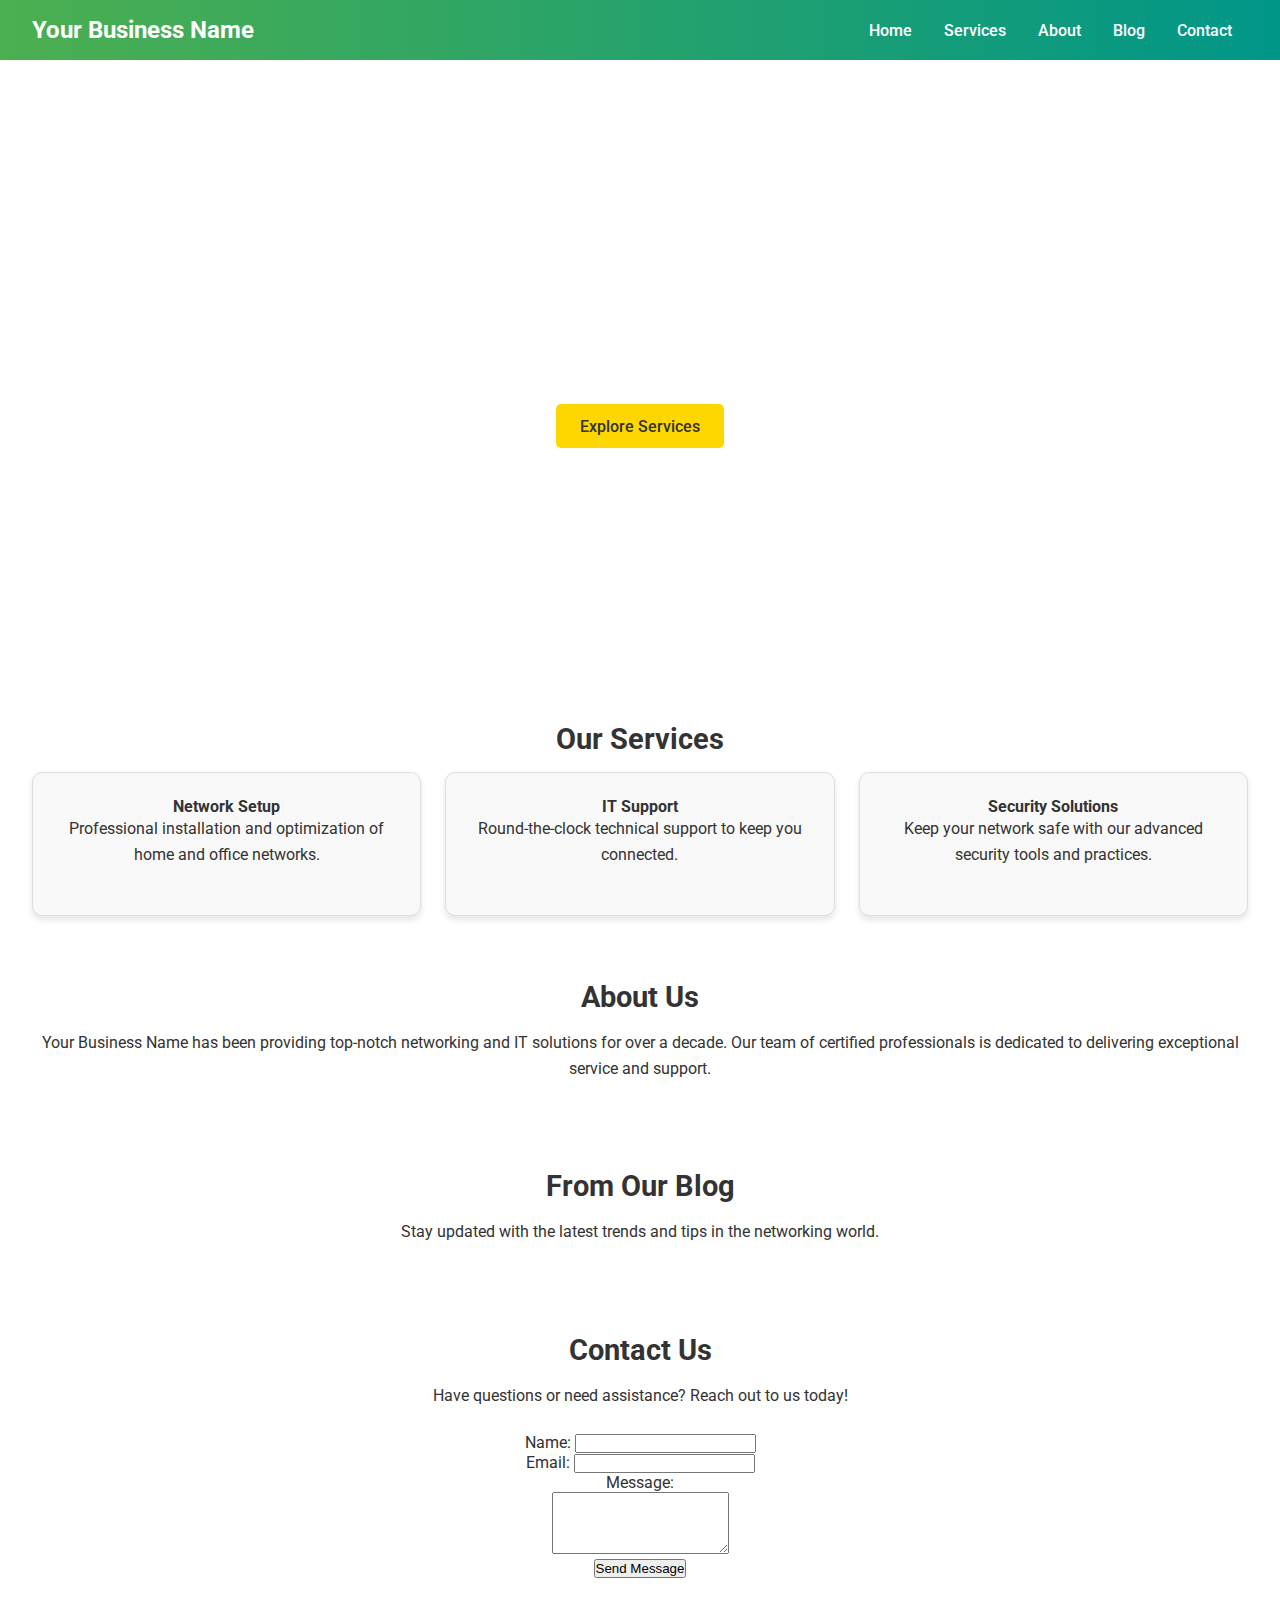
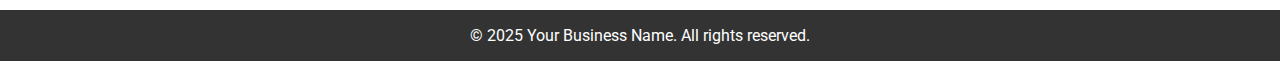
==== index.html @ bb013ed0 "Update index.html" ====
<!DOCTYPE html>
<html lang="en">
<head>
    <meta charset="UTF-8">
    <meta name="viewport" content="width=device-width, initial-scale=1.0">
    <title>Armednetworks</title>
    <link href="https://fonts.googleapis.com/css2?family=Roboto:wght@400;500;700&display=swap" rel="stylesheet">
    <style>
        * {
            margin: 0;
            padding: 0;
            box-sizing: border-box;
        }
        body {
            font-family: 'Roboto', sans-serif;
            color: #333;
        }
        header {
            background: linear-gradient(90deg, #4CAF50, #009688);
            color: #fff;
            padding: 1rem 2rem;
            display: flex;
            justify-content: space-between;
            align-items: center;
        }
        header h1 {
            font-size: 1.5rem;
        }
        nav ul {
            display: flex;
            list-style: none;
        }
        nav ul li {
            margin: 0 1rem;
        }
        nav ul li a {
            color: #fff;
            text-decoration: none;
            font-weight: 500;
            transition: color 0.3s;
        }
        nav ul li a:hover {
            color: #FFD700;
        }
        .hero {
            height: 70vh;
            background: url('https://via.placeholder.com/1500x800') no-repeat center center/cover;
            display: flex;
            justify-content: center;
            align-items: center;
            color: #fff;
            text-align: center;
        }
        .hero h2 {
            font-size: 2.5rem;
        }
        .hero p {
            font-size: 1.2rem;
            margin: 1rem 0;
        }
        .hero a {
            padding: 0.8rem 1.5rem;
            background-color: #FFD700;
            color: #333;
            text-decoration: none;
            border-radius: 5px;
            font-weight: 500;
            transition: background 0.3s;
        }
        .hero a:hover {
            background-color: #FFC107;
        }
        .section {
            padding: 2rem;
            text-align: center;
        }
        .section h3 {
            font-size: 1.8rem;
            margin-bottom: 1rem;
        }
        .section p {
            margin-bottom: 1.5rem;
            line-height: 1.6;
        }
        .services {
            display: grid;
            grid-template-columns: repeat(auto-fit, minmax(300px, 1fr));
            gap: 1.5rem;
        }
        .service {
            border: 1px solid #ddd;
            border-radius: 10px;
            padding: 1.5rem;
            background: #f9f9f9;
            box-shadow: 0 4px 6px rgba(0, 0, 0, 0.1);
            transition: transform 0.3s;
        }
        .service:hover {
            transform: translateY(-5px);
        }
        footer {
            background: #333;
            color: #fff;
            padding: 1rem 2rem;
            text-align: center;
        }
    </style>
</head>
<body>
    <header>
        <h1>Your Business Name</h1>
        <nav>
            <ul>
                <li><a href="#home">Home</a></li>
                <li><a href="#services">Services</a></li>
                <li><a href="#about">About</a></li>
                <li><a href="#blog">Blog</a></li>
                <li><a href="#contact">Contact</a></li>
            </ul>
        </nav>
    </header>

    <section class="hero" id="home">
        <div>
            <h2>Welcome to Your Business!</h2>
            <p>Modern solutions for all your networking needs.</p>
            <a href="#services">Explore Services</a>
        </div>
    </section>

    <section class="section" id="services">
        <h3>Our Services</h3>
        <div class="services">
            <div class="service">
                <h4>Network Setup</h4>
                <p>Professional installation and optimization of home and office networks.</p>
            </div>
            <div class="service">
                <h4>IT Support</h4>
                <p>Round-the-clock technical support to keep you connected.</p>
            </div>
            <div class="service">
                <h4>Security Solutions</h4>
                <p>Keep your network safe with our advanced security tools and practices.</p>
            </div>
        </div>
    </section>

    <section class="section" id="about">
        <h3>About Us</h3>
        <p>Your Business Name has been providing top-notch networking and IT solutions for over a decade. Our team of certified professionals is dedicated to delivering exceptional service and support.</p>
    </section>

    <section class="section" id="blog">
        <h3>From Our Blog</h3>
        <p>Stay updated with the latest trends and tips in the networking world.</p>
    </section>

    <section class="section" id="contact">
        <h3>Contact Us</h3>
        <p>Have questions or need assistance? Reach out to us today!</p>
        <form>
            <label for="name">Name:</label>
            <input type="text" id="name" name="name" required><br>

            <label for="email">Email:</label>
            <input type="email" id="email" name="email" required><br>

            <label for="message">Message:</label><br>
            <textarea id="message" name="message" rows="4" required></textarea><br>

            <button type="submit">Send Message</button>
        </form>
    </section>

    <footer>
        <p>&copy; 2025 Your Business Name. All rights reserved.</p>
    </footer>
</body>
</html>
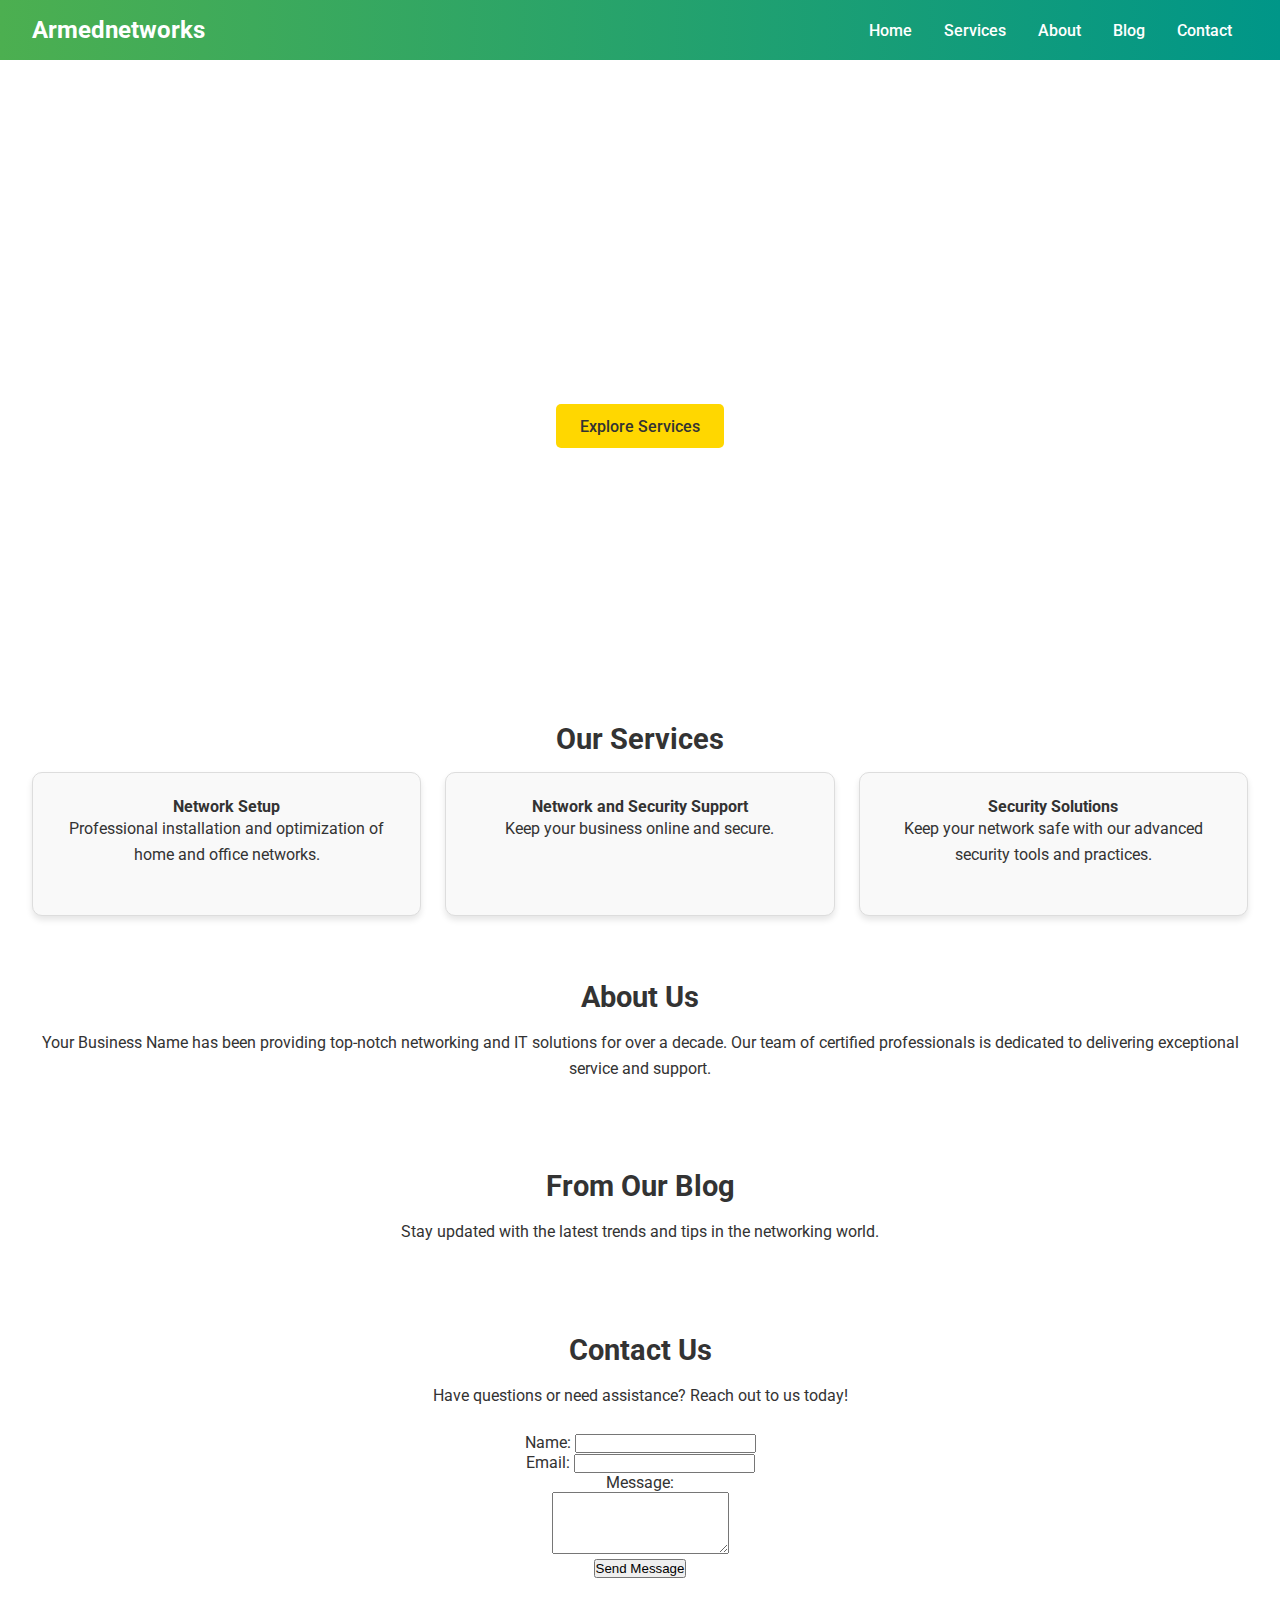
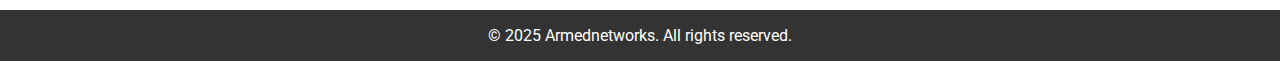
==== commit 59abc7cf: "Update index.html" ====
--- a/index.html
+++ b/index.html
@@ -108,7 +108,7 @@
 </head>
 <body>
     <header>
-        <h1>Your Business Name</h1>
+        <h1>Armednetworks</h1>
         <nav>
             <ul>
                 <li><a href="#home">Home</a></li>
@@ -122,7 +122,7 @@
 
     <section class="hero" id="home">
         <div>
-            <h2>Welcome to Your Business!</h2>
+            <h2>Welcome to Armednewtorks!</h2>
             <p>Modern solutions for all your networking needs.</p>
             <a href="#services">Explore Services</a>
         </div>
@@ -136,8 +136,8 @@
                 <p>Professional installation and optimization of home and office networks.</p>
             </div>
             <div class="service">
-                <h4>IT Support</h4>
-                <p>Round-the-clock technical support to keep you connected.</p>
+                <h4>Network and Security Support</h4>
+                <p>Keep your business online and secure.</p>
             </div>
             <div class="service">
                 <h4>Security Solutions</h4>
@@ -174,7 +174,7 @@
     </section>
 
     <footer>
-        <p>&copy; 2025 Your Business Name. All rights reserved.</p>
+        <p>&copy; 2025 Armednetworks. All rights reserved.</p>
     </footer>
 </body>
 </html>
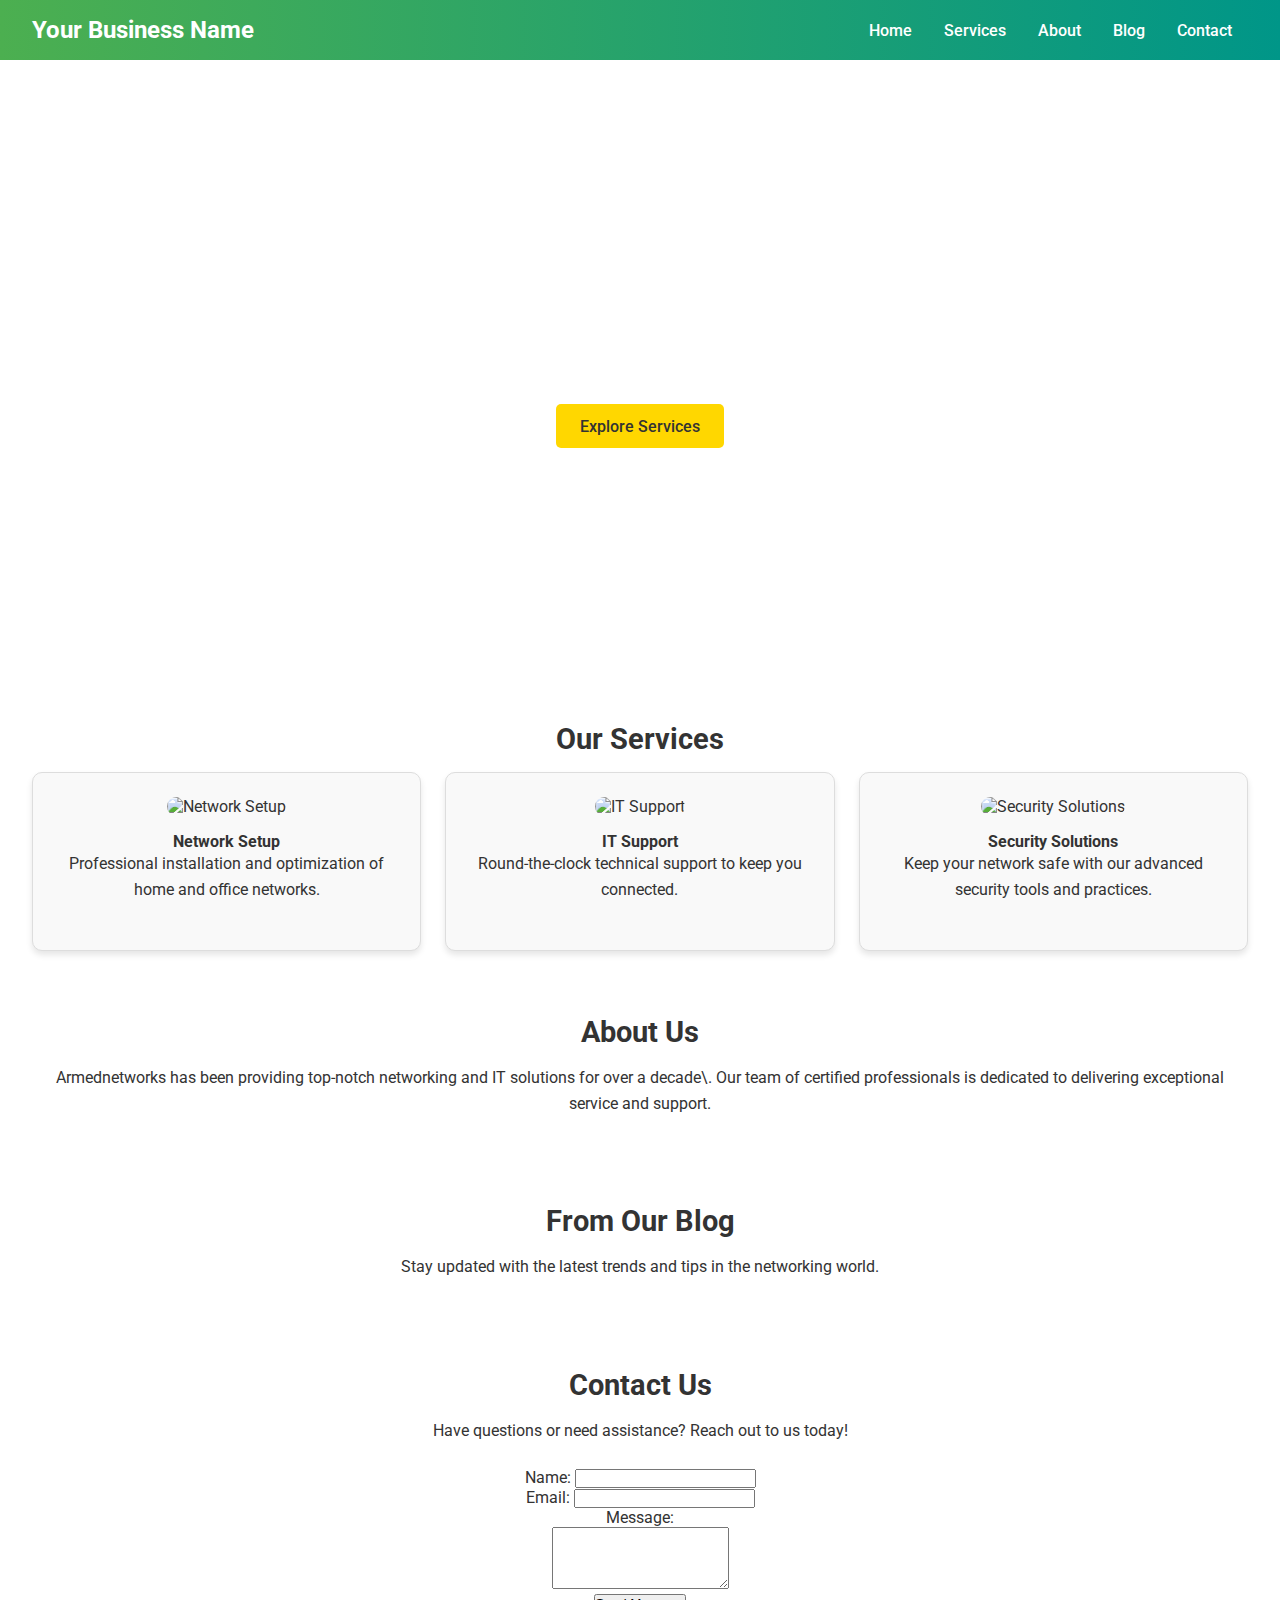
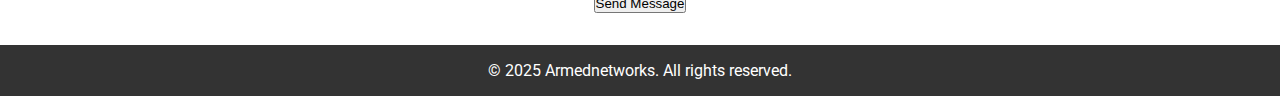
==== commit 3f02bfe2: "Update index.html" ====
--- a/index.html
+++ b/index.html
@@ -44,7 +44,7 @@
         }
         .hero {
             height: 70vh;
-            background: url('https://via.placeholder.com/1500x800') no-repeat center center/cover;
+            background: url('https://via.placeholder.com/1500x800?text=Modern+Networking+Solutions') no-repeat center center/cover;
             display: flex;
             justify-content: center;
             align-items: center;
@@ -95,6 +95,11 @@
             box-shadow: 0 4px 6px rgba(0, 0, 0, 0.1);
             transition: transform 0.3s;
         }
+        .service img {
+            width: 100%;
+            border-radius: 10px;
+            margin-bottom: 1rem;
+        }
         .service:hover {
             transform: translateY(-5px);
         }
@@ -108,7 +113,7 @@
 </head>
 <body>
     <header>
-        <h1>Armednetworks</h1>
+        <h1>Your Business Name</h1>
         <nav>
             <ul>
                 <li><a href="#home">Home</a></li>
@@ -122,7 +127,7 @@
 
     <section class="hero" id="home">
         <div>
-            <h2>Welcome to Armednewtorks!</h2>
+            <h2>Welcome to Armednetworks!</h2>
             <p>Modern solutions for all your networking needs.</p>
             <a href="#services">Explore Services</a>
         </div>
@@ -132,14 +137,17 @@
         <h3>Our Services</h3>
         <div class="services">
             <div class="service">
+                <img src="https://via.placeholder.com/300x200?text=Network+Setup" alt="Network Setup">
                 <h4>Network Setup</h4>
                 <p>Professional installation and optimization of home and office networks.</p>
             </div>
             <div class="service">
-                <h4>Network and Security Support</h4>
-                <p>Keep your business online and secure.</p>
+                <img src="https://via.placeholder.com/300x200?text=IT+Support" alt="IT Support">
+                <h4>IT Support</h4>
+                <p>Round-the-clock technical support to keep you connected.</p>
             </div>
             <div class="service">
+                <img src="https://via.placeholder.com/300x200?text=Security+Solutions" alt="Security Solutions">
                 <h4>Security Solutions</h4>
                 <p>Keep your network safe with our advanced security tools and practices.</p>
             </div>
@@ -148,7 +156,7 @@
 
     <section class="section" id="about">
         <h3>About Us</h3>
-        <p>Your Business Name has been providing top-notch networking and IT solutions for over a decade. Our team of certified professionals is dedicated to delivering exceptional service and support.</p>
+        <p>Armednetworks has been providing top-notch networking and IT solutions for over a decade\. Our team of certified professionals is dedicated to delivering exceptional service and support.</p>
     </section>
 
     <section class="section" id="blog">
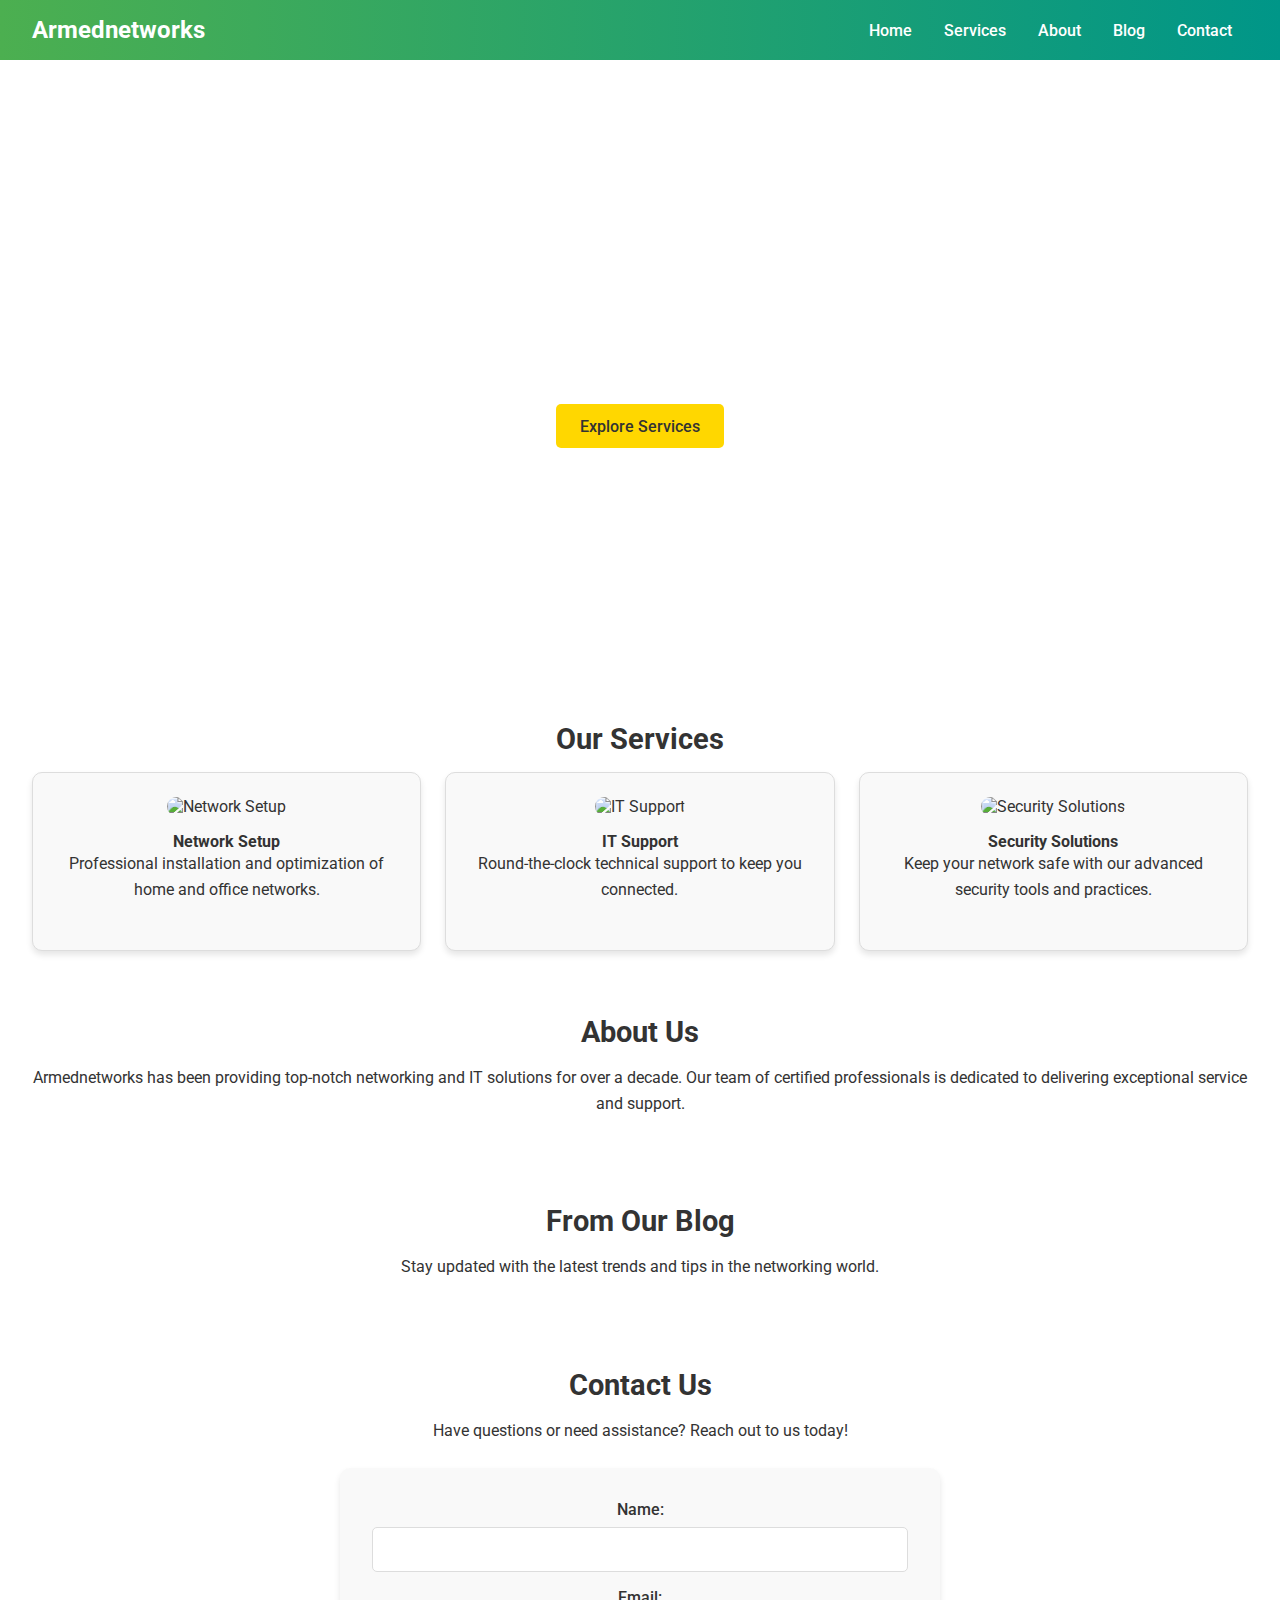
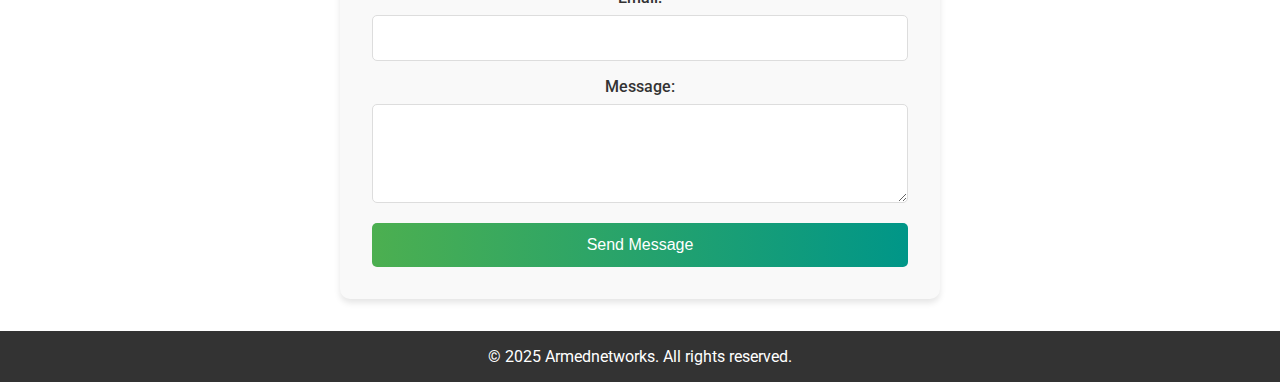
==== commit 06e56e1f: "Update index.html" ====
--- a/index.html
+++ b/index.html
@@ -103,6 +103,42 @@
         .service:hover {
             transform: translateY(-5px);
         }
+        form {
+            max-width: 600px;
+            margin: 0 auto;
+            background: #f9f9f9;
+            padding: 2rem;
+            border-radius: 10px;
+            box-shadow: 0 4px 6px rgba(0, 0, 0, 0.1);
+        }
+        form label {
+            display: block;
+            margin-bottom: 0.5rem;
+            font-weight: 500;
+        }
+        form input, form textarea {
+            width: 100%;
+            padding: 0.8rem;
+            margin-bottom: 1rem;
+            border: 1px solid #ddd;
+            border-radius: 5px;
+            font-size: 1rem;
+        }
+        form button {
+            display: inline-block;
+            width: 100%;
+            padding: 0.8rem;
+            font-size: 1rem;
+            color: #fff;
+            background: linear-gradient(90deg, #4CAF50, #009688);
+            border: none;
+            border-radius: 5px;
+            cursor: pointer;
+            transition: background 0.3s;
+        }
+        form button:hover {
+            background: linear-gradient(90deg, #45A049, #00897B);
+        }
         footer {
             background: #333;
             color: #fff;
@@ -113,7 +149,7 @@
 </head>
 <body>
     <header>
-        <h1>Your Business Name</h1>
+        <h1>Armednetworks</h1>
         <nav>
             <ul>
                 <li><a href="#home">Home</a></li>
@@ -156,7 +192,7 @@
 
     <section class="section" id="about">
         <h3>About Us</h3>
-        <p>Armednetworks has been providing top-notch networking and IT solutions for over a decade\. Our team of certified professionals is dedicated to delivering exceptional service and support.</p>
+        <p>Armednetworks has been providing top-notch networking and IT solutions for over a decade. Our team of certified professionals is dedicated to delivering exceptional service and support.</p>
     </section>
 
     <section class="section" id="blog">
@@ -169,13 +205,13 @@
         <p>Have questions or need assistance? Reach out to us today!</p>
         <form>
             <label for="name">Name:</label>
-            <input type="text" id="name" name="name" required><br>
+            <input type="text" id="name" name="name" required>
 
             <label for="email">Email:</label>
-            <input type="email" id="email" name="email" required><br>
-
-            <label for="message">Message:</label><br>
-            <textarea id="message" name="message" rows="4" required></textarea><br>
+            <input type="email" id="email" name="email" required>
+
+            <label for="message">Message:</label>
+            <textarea id="message" name="message" rows="4" required></textarea>
 
             <button type="submit">Send Message</button>
         </form>
@@ -186,3 +222,4 @@
     </footer>
 </body>
 </html>
+
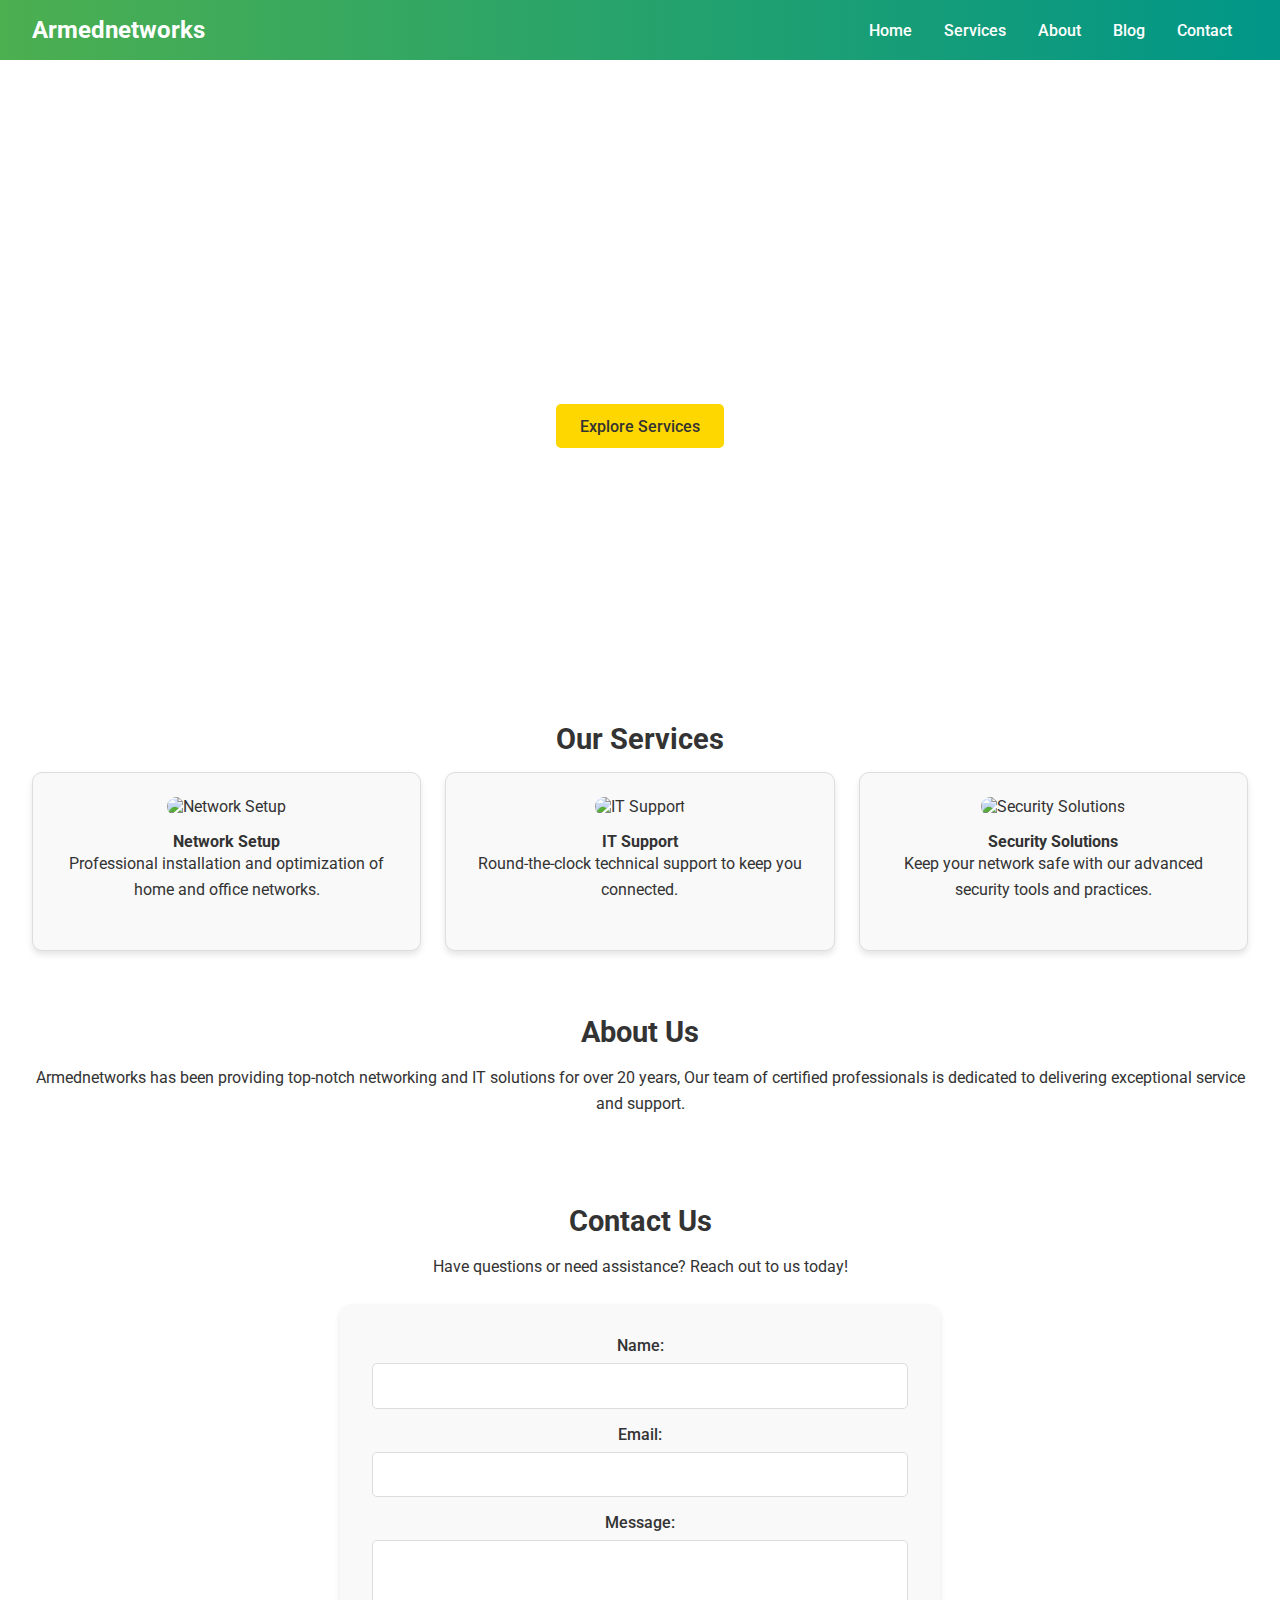
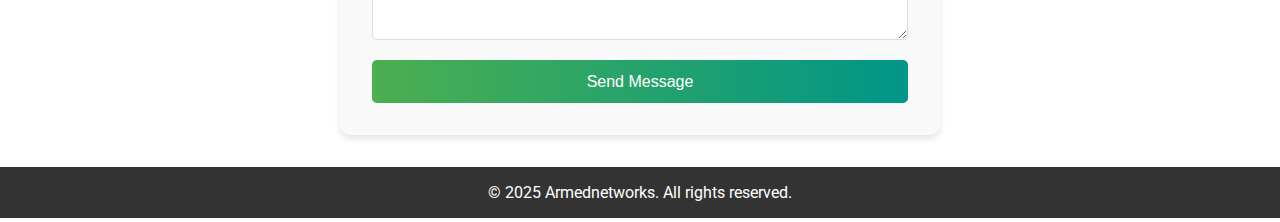
==== commit ef0f57dc: "Update index.html" ====
--- a/index.html
+++ b/index.html
@@ -155,7 +155,7 @@
                 <li><a href="#home">Home</a></li>
                 <li><a href="#services">Services</a></li>
                 <li><a href="#about">About</a></li>
-                <li><a href="#blog">Blog</a></li>
+                <li><a href="blog.html">Blog</a></li>
                 <li><a href="#contact">Contact</a></li>
             </ul>
         </nav>
@@ -192,12 +192,7 @@
 
     <section class="section" id="about">
         <h3>About Us</h3>
-        <p>Armednetworks has been providing top-notch networking and IT solutions for over a decade. Our team of certified professionals is dedicated to delivering exceptional service and support.</p>
-    </section>
-
-    <section class="section" id="blog">
-        <h3>From Our Blog</h3>
-        <p>Stay updated with the latest trends and tips in the networking world.</p>
+        <p>Armednetworks has been providing top-notch networking and IT solutions for over 20 years, Our team of certified professionals is dedicated to delivering exceptional service and support.</p>
     </section>
 
     <section class="section" id="contact">
@@ -222,4 +217,3 @@
     </footer>
 </body>
 </html>
-
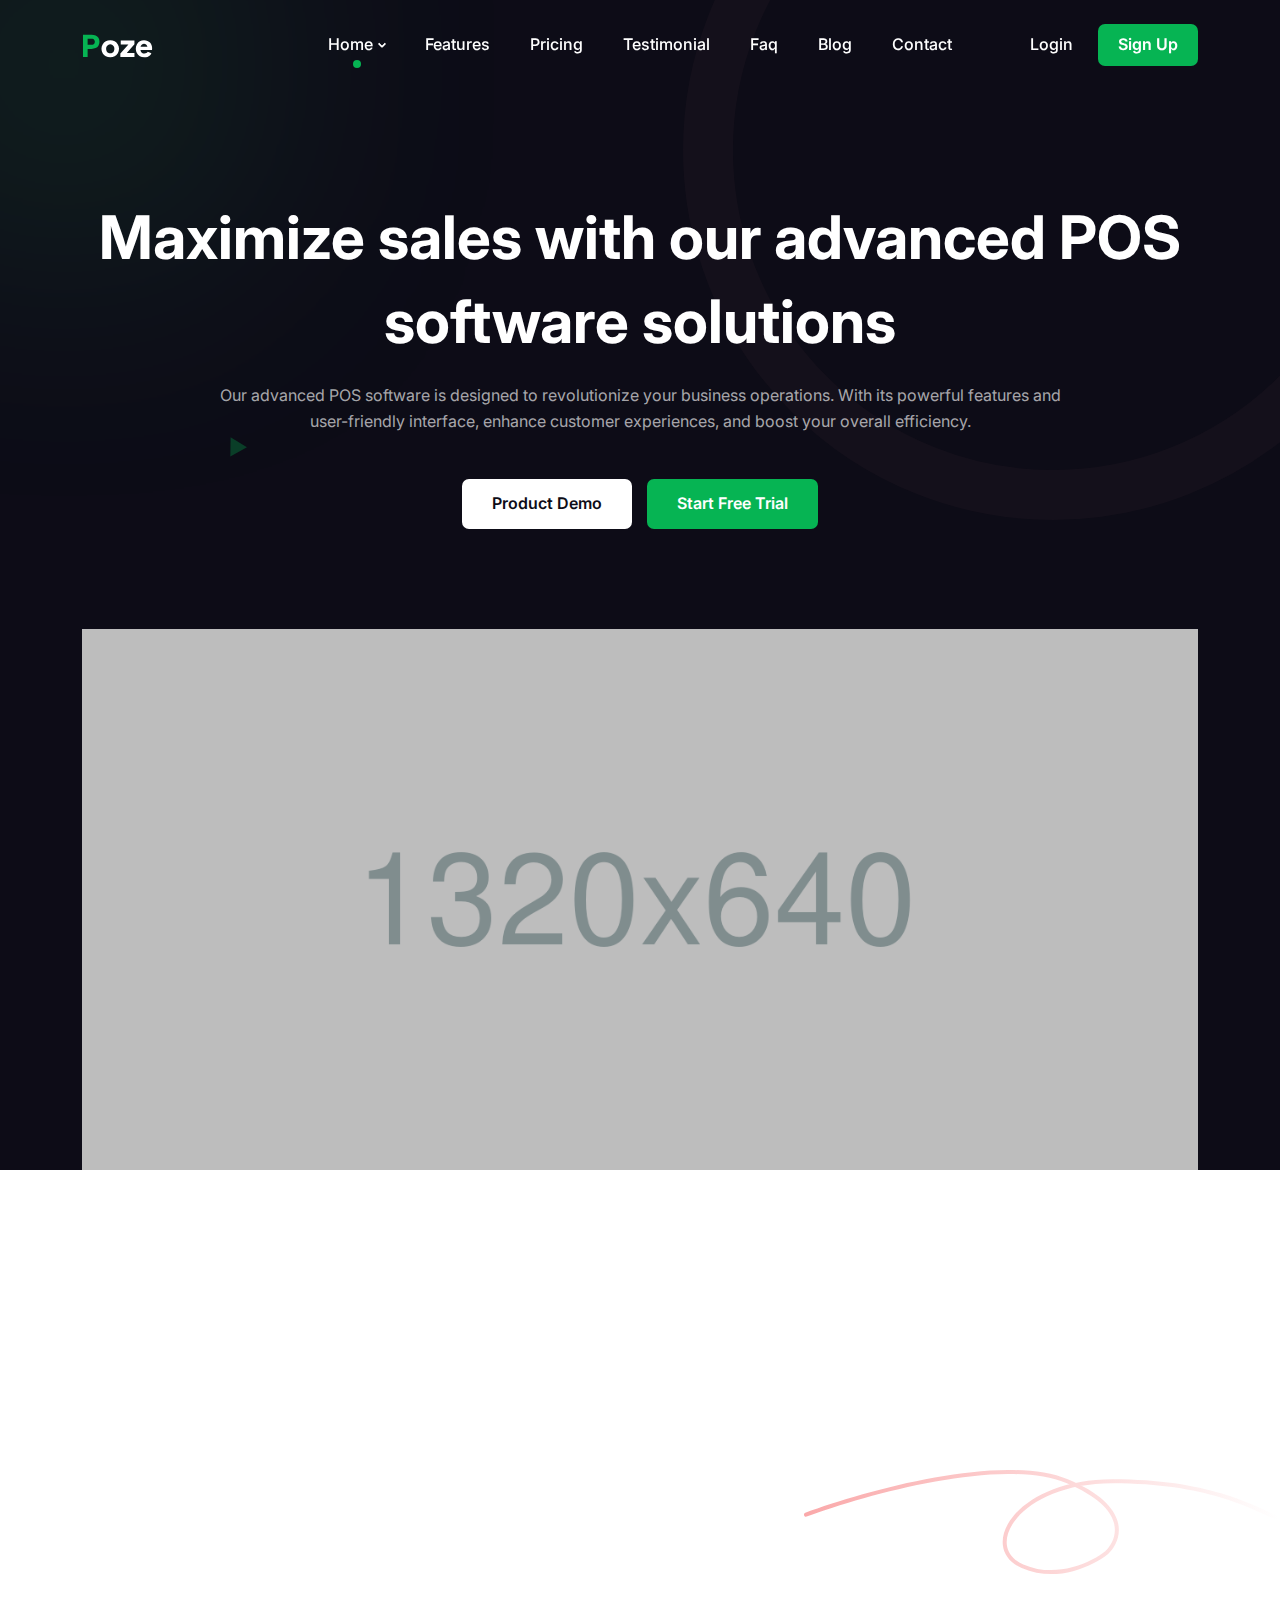
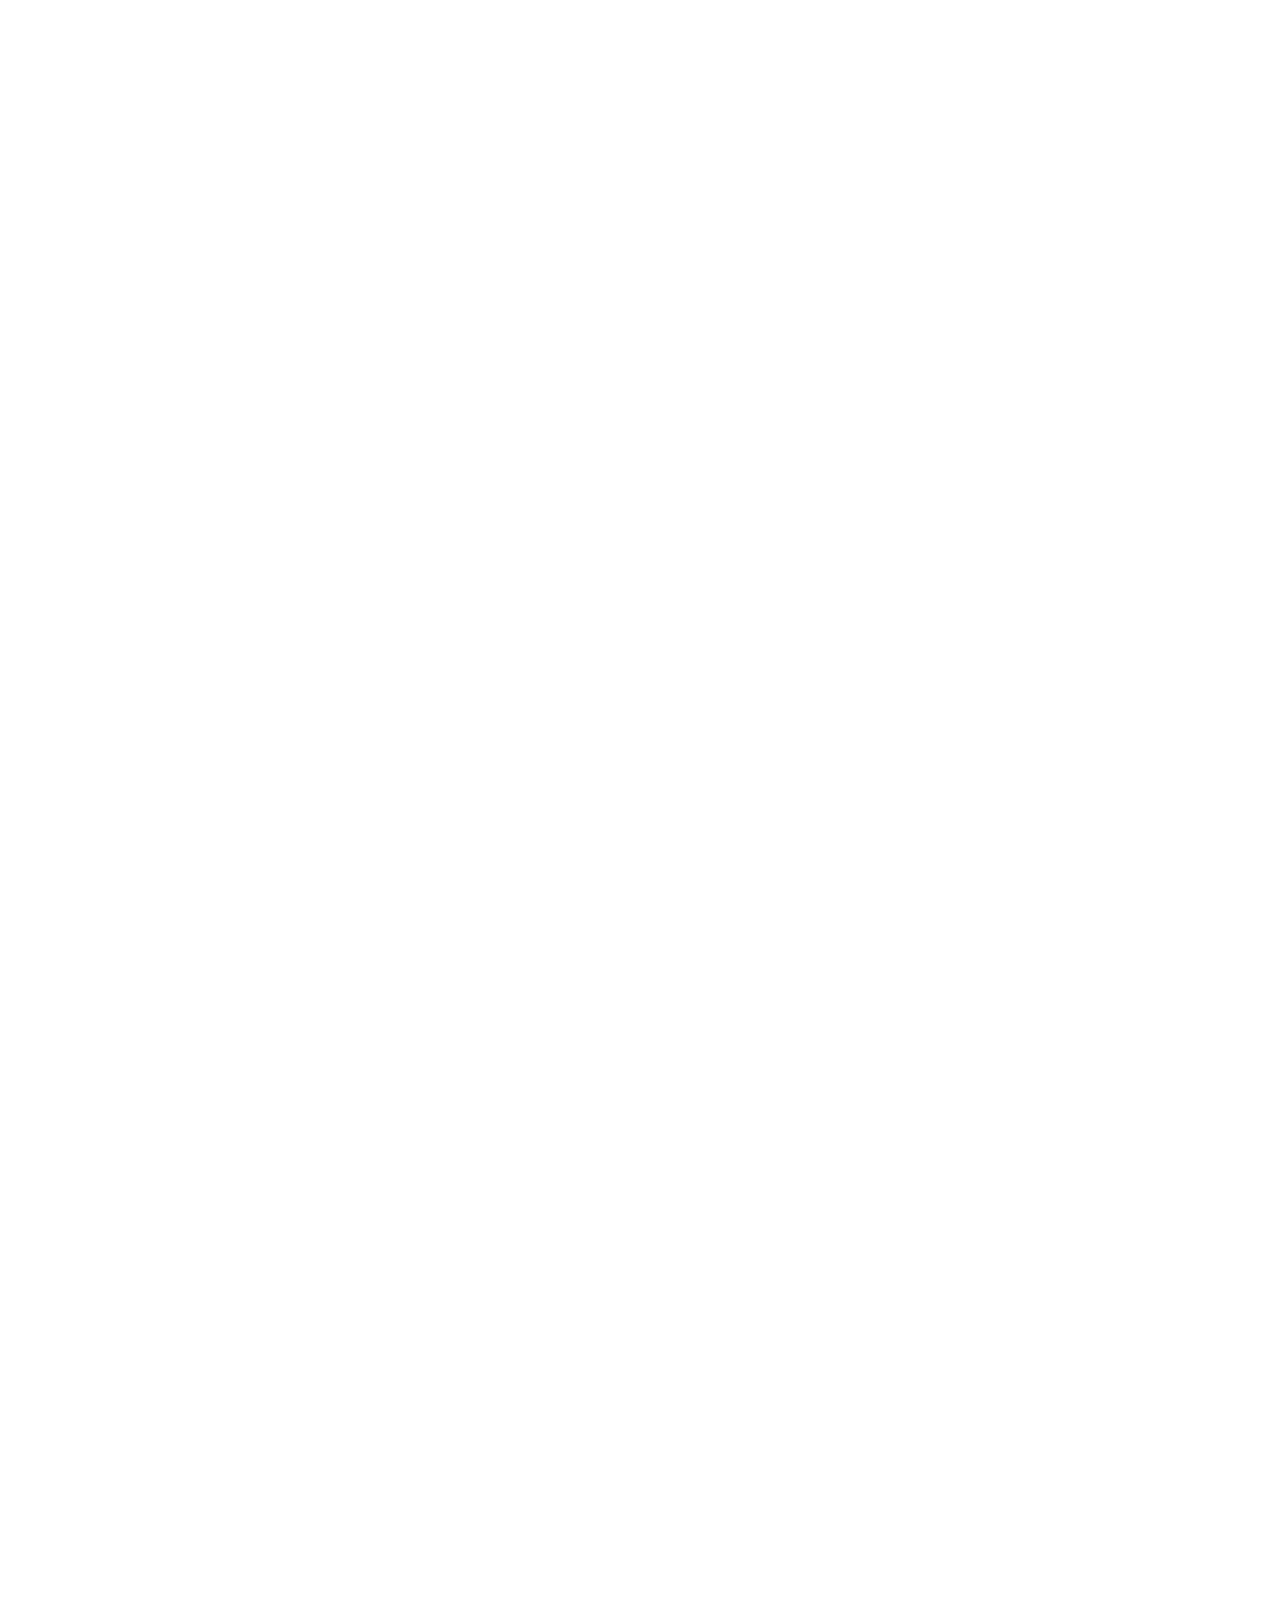
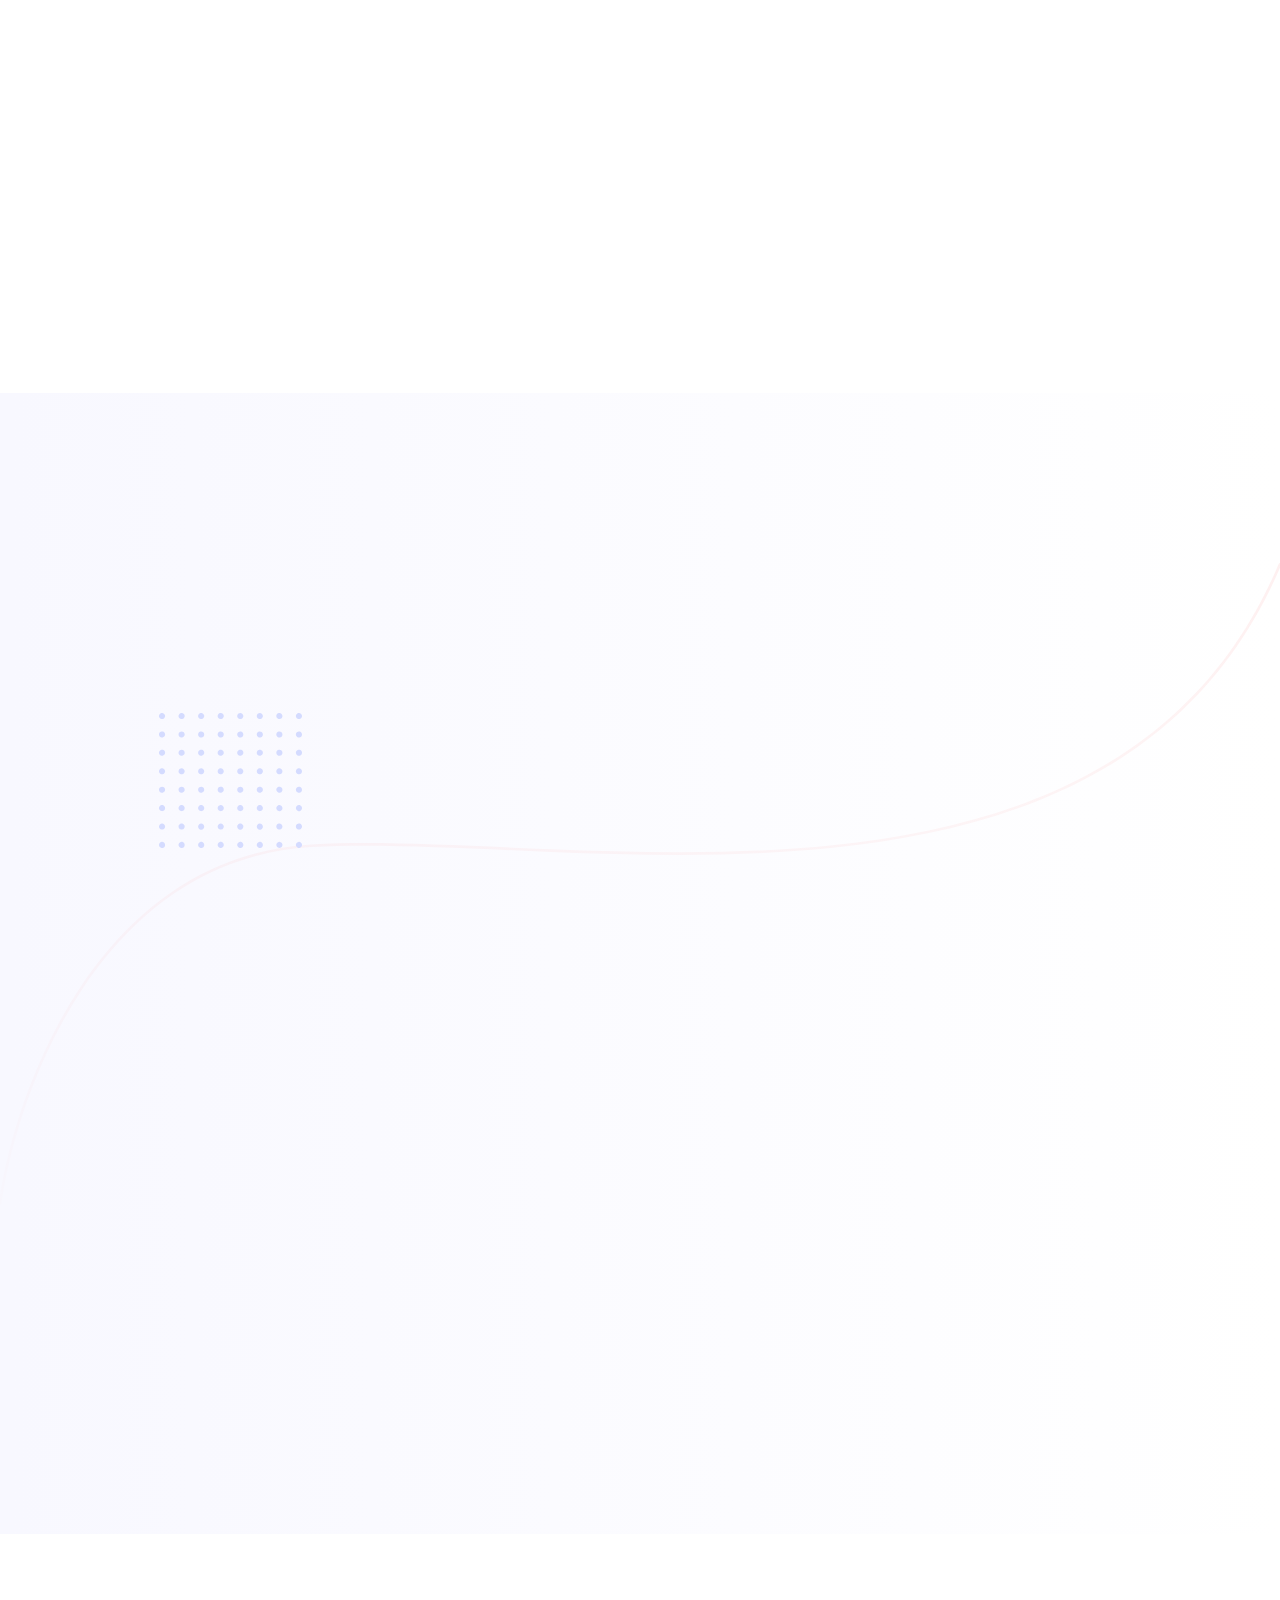
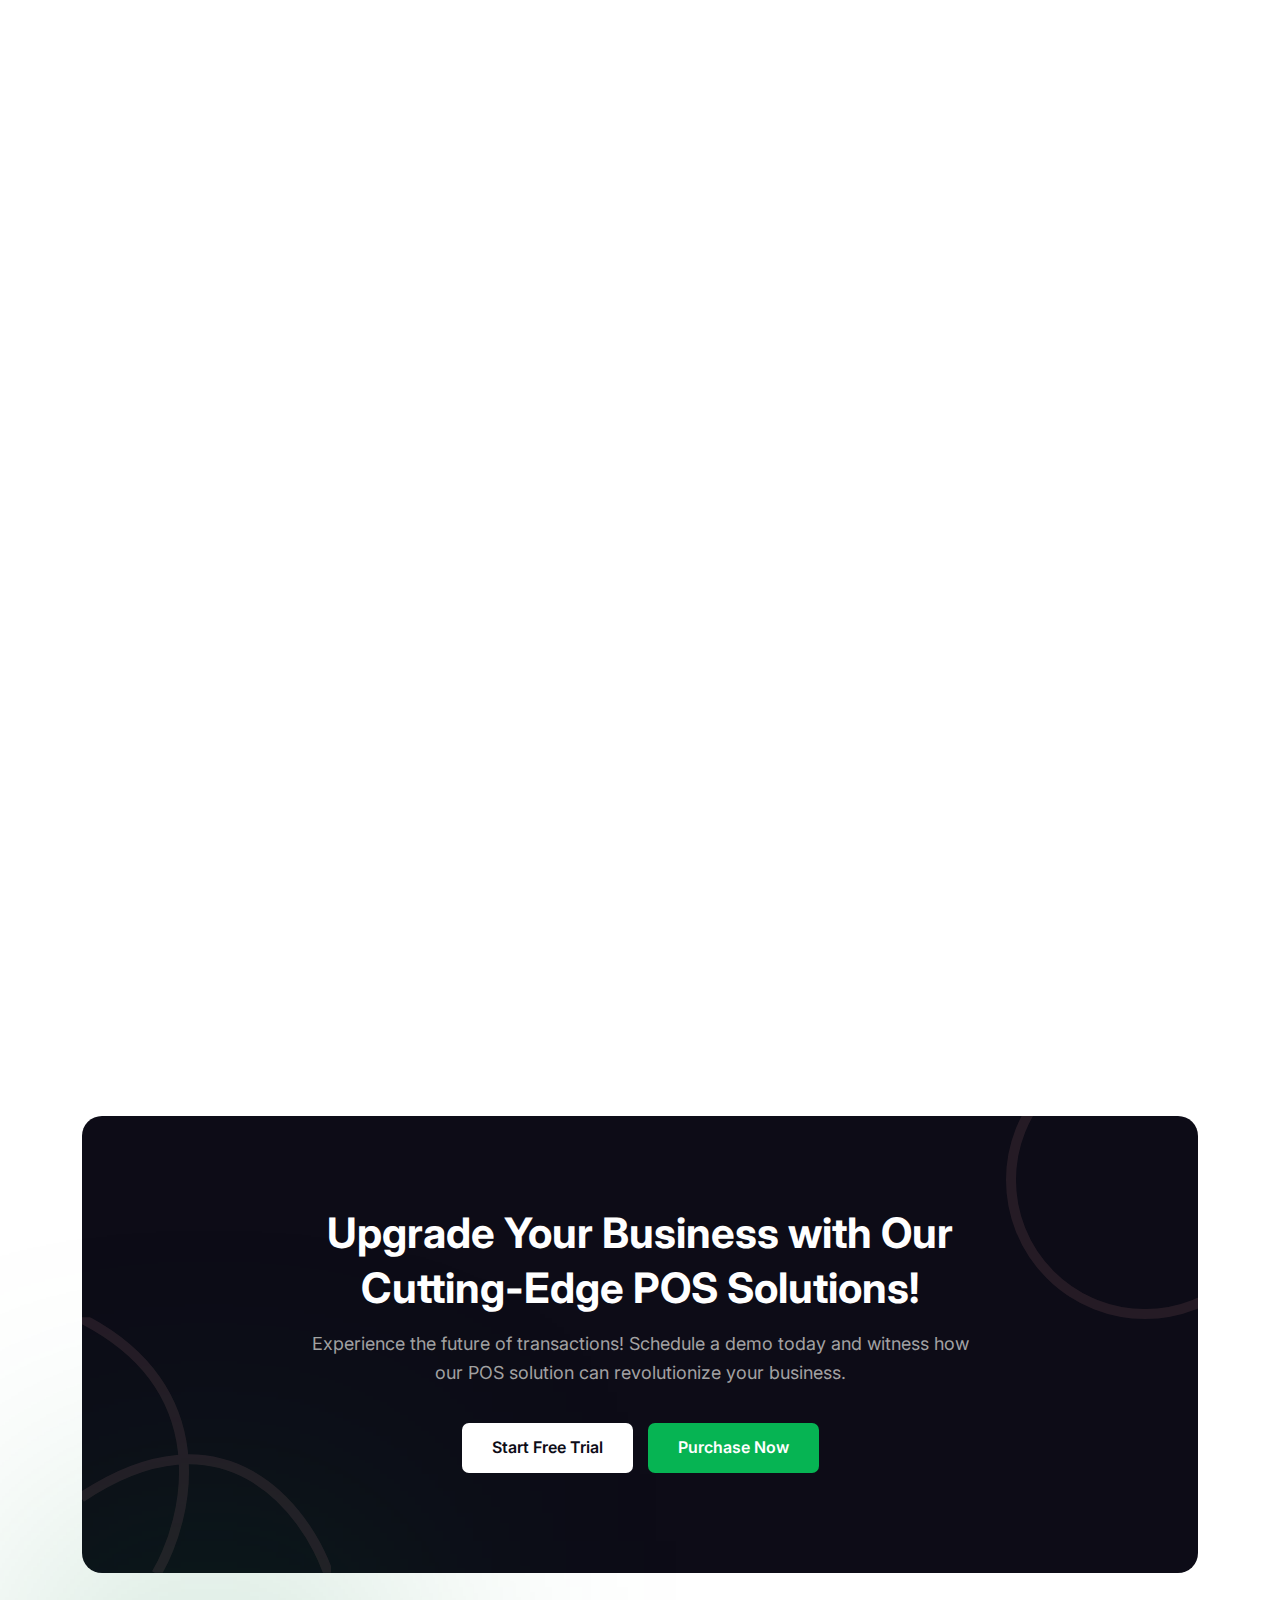
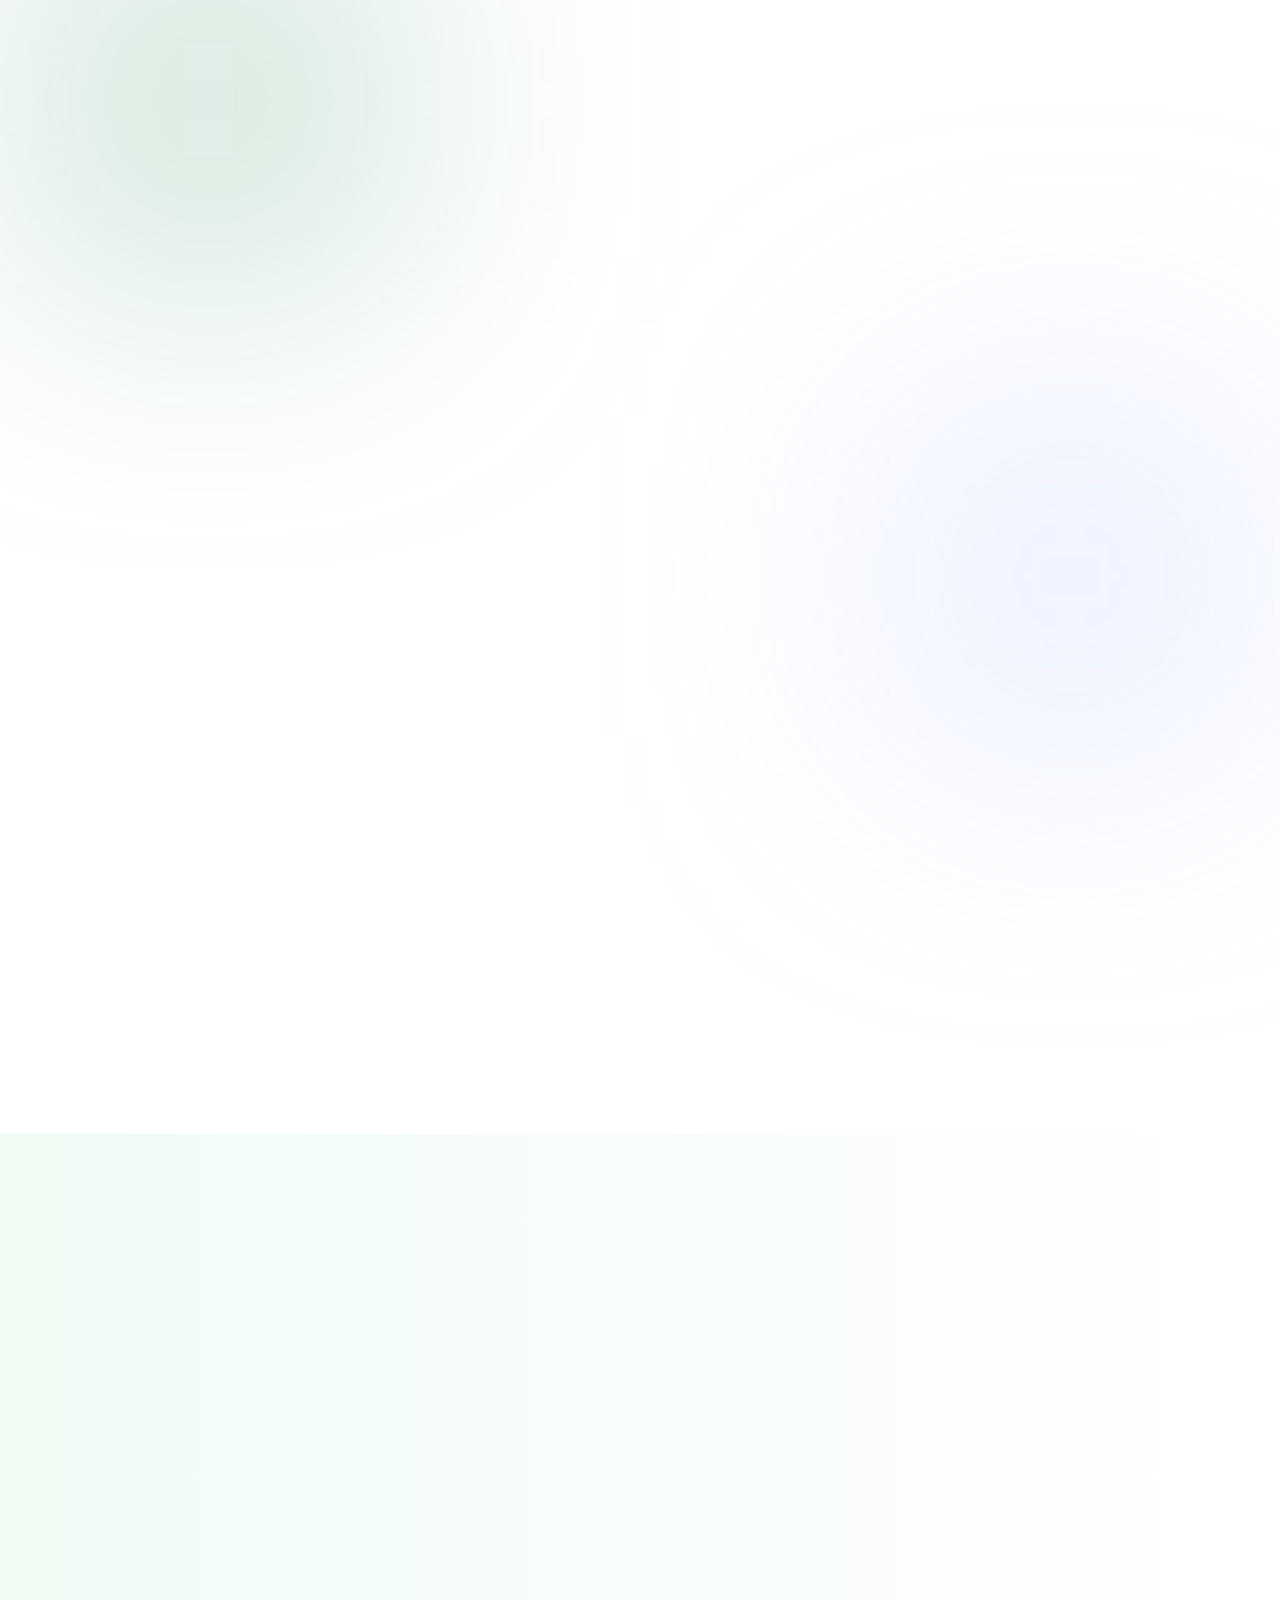
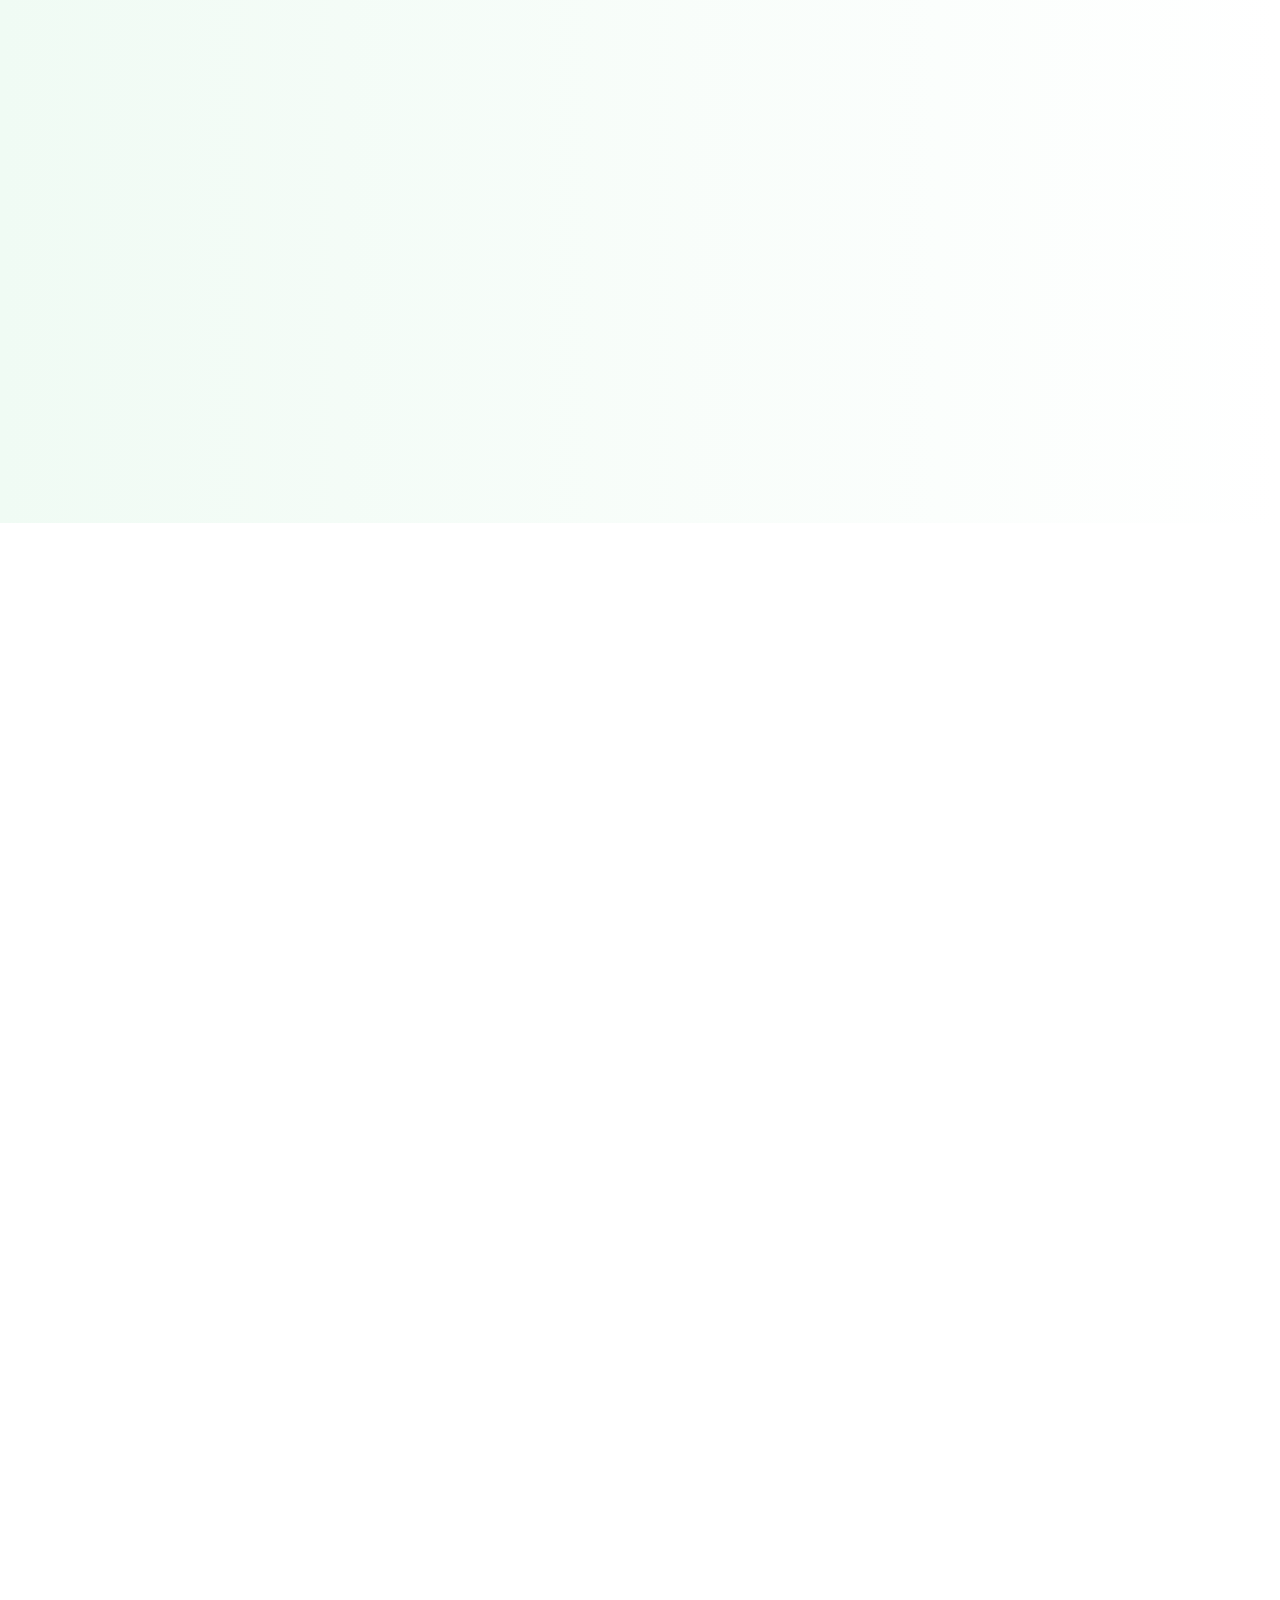
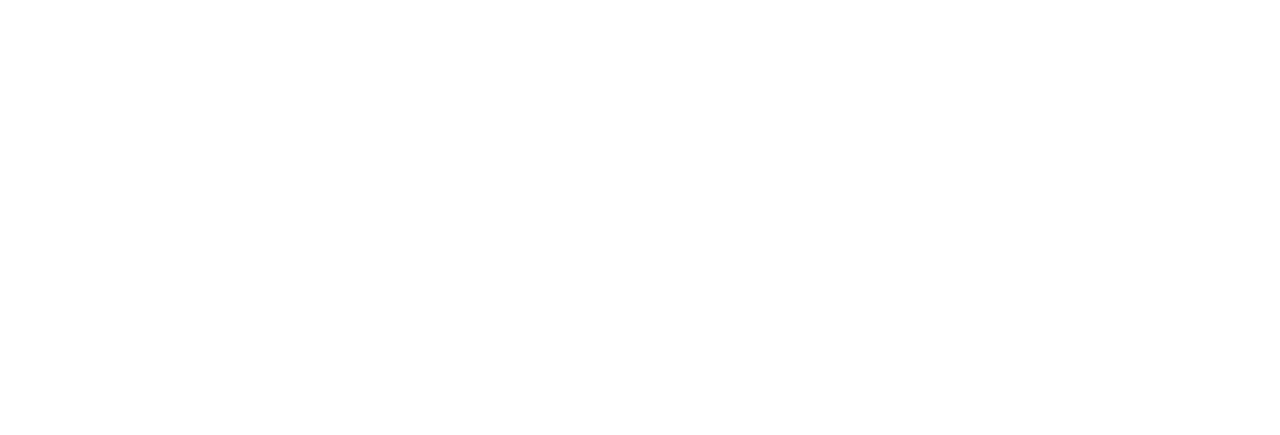
==== commit 5de188c8: "update test" ====
--- a/index.html
+++ b/index.html
@@ -1,219 +1,1254 @@
 <!DOCTYPE html>
 <html lang="en">
+
 <head>
-    <meta charset="UTF-8">
-    <meta name="viewport" content="width=device-width, initial-scale=1.0">
-    <title>Armednetworks</title>
-    <link href="https://fonts.googleapis.com/css2?family=Roboto:wght@400;500;700&display=swap" rel="stylesheet">
-    <style>
-        * {
-            margin: 0;
-            padding: 0;
-            box-sizing: border-box;
-        }
-        body {
-            font-family: 'Roboto', sans-serif;
-            color: #333;
-        }
-        header {
-            background: linear-gradient(90deg, #4CAF50, #009688);
-            color: #fff;
-            padding: 1rem 2rem;
-            display: flex;
-            justify-content: space-between;
-            align-items: center;
-        }
-        header h1 {
-            font-size: 1.5rem;
-        }
-        nav ul {
-            display: flex;
-            list-style: none;
-        }
-        nav ul li {
-            margin: 0 1rem;
-        }
-        nav ul li a {
-            color: #fff;
-            text-decoration: none;
-            font-weight: 500;
-            transition: color 0.3s;
-        }
-        nav ul li a:hover {
-            color: #FFD700;
-        }
-        .hero {
-            height: 70vh;
-            background: url('https://via.placeholder.com/1500x800?text=Modern+Networking+Solutions') no-repeat center center/cover;
-            display: flex;
-            justify-content: center;
-            align-items: center;
-            color: #fff;
-            text-align: center;
-        }
-        .hero h2 {
-            font-size: 2.5rem;
-        }
-        .hero p {
-            font-size: 1.2rem;
-            margin: 1rem 0;
-        }
-        .hero a {
-            padding: 0.8rem 1.5rem;
-            background-color: #FFD700;
-            color: #333;
-            text-decoration: none;
-            border-radius: 5px;
-            font-weight: 500;
-            transition: background 0.3s;
-        }
-        .hero a:hover {
-            background-color: #FFC107;
-        }
-        .section {
-            padding: 2rem;
-            text-align: center;
-        }
-        .section h3 {
-            font-size: 1.8rem;
-            margin-bottom: 1rem;
-        }
-        .section p {
-            margin-bottom: 1.5rem;
-            line-height: 1.6;
-        }
-        .services {
-            display: grid;
-            grid-template-columns: repeat(auto-fit, minmax(300px, 1fr));
-            gap: 1.5rem;
-        }
-        .service {
-            border: 1px solid #ddd;
-            border-radius: 10px;
-            padding: 1.5rem;
-            background: #f9f9f9;
-            box-shadow: 0 4px 6px rgba(0, 0, 0, 0.1);
-            transition: transform 0.3s;
-        }
-        .service img {
-            width: 100%;
-            border-radius: 10px;
-            margin-bottom: 1rem;
-        }
-        .service:hover {
-            transform: translateY(-5px);
-        }
-        form {
-            max-width: 600px;
-            margin: 0 auto;
-            background: #f9f9f9;
-            padding: 2rem;
-            border-radius: 10px;
-            box-shadow: 0 4px 6px rgba(0, 0, 0, 0.1);
-        }
-        form label {
-            display: block;
-            margin-bottom: 0.5rem;
-            font-weight: 500;
-        }
-        form input, form textarea {
-            width: 100%;
-            padding: 0.8rem;
-            margin-bottom: 1rem;
-            border: 1px solid #ddd;
-            border-radius: 5px;
-            font-size: 1rem;
-        }
-        form button {
-            display: inline-block;
-            width: 100%;
-            padding: 0.8rem;
-            font-size: 1rem;
-            color: #fff;
-            background: linear-gradient(90deg, #4CAF50, #009688);
-            border: none;
-            border-radius: 5px;
-            cursor: pointer;
-            transition: background 0.3s;
-        }
-        form button:hover {
-            background: linear-gradient(90deg, #45A049, #00897B);
-        }
-        footer {
-            background: #333;
-            color: #fff;
-            padding: 1rem 2rem;
-            text-align: center;
-        }
-    </style>
+  <meta charset="UTF-8">
+  <meta http-equiv="X-UA-Compatible" content="IE=edge">
+  <meta name="viewport" content="width=device-width, initial-scale=1.0">
+  <title>- Armednetworks -</title>
+  <!-- Favicon Icon -->
+  <link rel="icon" href="assets/img/favicon.svg">
+  <!-- CSS plugins files -->
+  <link rel="stylesheet" href="assets/css/bootstrap.min.css">
+  <link rel="stylesheet" href="assets/css/fontawesome.min.css">
+  <link rel="stylesheet" href="assets/css/slick.css">
+  <link rel="stylesheet" href="assets/css/animate.css">
+  <!-- Custome CSS -->
+  <link rel="stylesheet" href="assets/css/style.css">
 </head>
+
 <body>
-    <header>
-        <h1>Armednetworks</h1>
-        <nav>
-            <ul>
-                <li><a href="#home">Home</a></li>
-                <li><a href="#services">Services</a></li>
-                <li><a href="#about">About</a></li>
-                <li><a href="blog.html">Blog</a></li>
+  <!-- Start Preloader -->
+  <div class="cs_perloader">
+    <div class="cs_perloader_in">
+      <div class="cs_perloader_dots_wrap">
+        <div class="cs_perloader_dots"><i></i><i></i><i></i><i></i></div>
+      </div>
+    </div>
+    <span class="cs_perloader_text">Loading...</span>
+  </div>
+  <!-- End Preloader -->
+  <!-- Start Header section -->
+  <header class="cs_site_header cs_style_1 cs_text_white cs_fixed_header cs_medium">
+    <div class="cs_main_header">
+      <div class="container">
+        <div class="cs_main_header_in">
+          <div class="cs_main_header_left">
+            <a class="cs_site_branding" href="index.html">
+              <img src="assets/img/logo.svg" alt="Logo">
+            </a>
+          </div>
+          <div class="cs_main_header_center">
+            <nav class="cs_nav cs_medium cs_primary_font">
+              <ul class="cs_nav_list cs_onepage_nav">
+                <li class="menu-item-has-children"><a href="#home">Home</a>
+                 <ul>
+                    <li><a href="index.html">Home v1</a></li>
+                    <li><a href="home-v2.html">Home v2</a></li>
+                    <li><a href="home-v3.html">Home v3</a></li>
+                    <li><a href="home-v4.html">Home v4</a></li>
+                  </ul>
+                </li>
+                <li><a href="#features">Features</a></li>
+                <li><a href="#pricing">Pricing</a></li>
+                <li><a href="#testimonial">Testimonial</a></li>
+                <li><a href="#faq">Faq</a>
+                <li><a href="#blog">Blog</a></li>
                 <li><a href="#contact">Contact</a></li>
+              </ul>
+            </nav>
+          </div>
+          <div class="cs_main_header_right">
+            <div class="cs_header_btns">
+              <a href="#" class="cs_header_text_btn cs_modal_btn" data-modal="login">Login</a>
+              <a href="#" class="cs_btn cs_bg_accent cs_modal_btn" data-modal="register">Sign Up</a>
+            </div>
+          </div>
+        </div>
+      </div>
+    </div>
+  </header>
+  <div class="cs_content">
+    <!-- End Header section -->
+    <!-- Start Hero section -->
+    <section class="cs_hero cs_style_1 position-relative" id="home">
+      <div class="container">
+        <div class="cs_hero_text text-center">
+          <h1 class="cs_hero_title cs_text_white wow fadeInUp" data-wow-duration="0.8s" data-wow-delay="0.2s">
+            Maximize sales with our advanced POS software solutions
+          </h1>
+          <p class="cs_hero_subtitle wow fadeIn" data-wow-duration="0.8s" data-wow-delay="0.25s">
+            Our advanced POS software is designed to revolutionize your business operations. With its powerful features and <br>user-friendly interface, enhance customer experiences, and boost your overall efficiency.
+          </p>
+        </div>
+        <div class="cs_btn_group text-center wow fadeIn" data-wow-duration="0.8s" data-wow-delay="0.25s">
+          <a href="#" class="cs_btn cs_bg_white">Product Demo</a>
+          <a href="#" class="cs_btn cs_bg_accent">Start Free Trial</a>
+        </div>
+        <div class="cs_height_100 cs_height_lg_60"></div>
+        <div class="cs_hero_img wow fadeIn" data-wow-duration="0.8s" data-wow-delay="0.25s">
+          <img src="assets/img/showcase.png" alt="Thumbnail">
+        </div>
+      </div>
+      <div class="cs_hero_shape1"></div>
+      <div class="cs_hero_shape2"><img src="assets/img/Polygon.svg" alt="Polygon Icon"></div>
+      <div class="cs_hero_shape3"></div>
+    </section>
+    <!-- End Hero section -->
+    <!-- Start Featured section -->
+    <section class="cs_business_feature position-relative" id="features">
+      <div class="cs_height_143 cs_height_lg_75"></div>
+      <div class="container">
+        <div class="cs_section_heading cs_style_1 text-center">
+          <p class="cs_section_subtitle cs_text_accent wow fadeInUp" data-wow-duration="0.8s" data-wow-delay="0.2s">Grow Your Business With Poze</p>
+          <h2 class="cs_section_title mb-0 wow fadeIn" data-wow-duration="0.8s" data-wow-delay="0.2s">Delightfully Simple And Deceptively <br> Our Point of Sell System</h2>
+        </div>
+        <div class="cs_height_85 cs_height_lg_60"></div>
+        <div class="row cs_gap_y_30 wow fadeIn" data-wow-duration="0.8s" data-wow-delay="0.2s">
+          <div class="col-lg-6 col-xl-3">
+            <div class="cs_iconbox cs_style_1">
+              <div class="cs_iconbox_icon">
+                <img src="assets/img/shop.svg" alt="Icon">
+              </div>
+              <h3 class="cs_iconbox_title">Suitable For All Types Businesses</h3>
+              <p class="cs_iconbox_subtitle">Voilla satisfaction spares over the quitting even disguised I just of to I logging and does of lazy.</p>
+              <a href="#" class="cs_text_btn cs_text_accent">
+                Learn More
+                <svg width="11" height="11" viewBox="0 0 11 11" fill="none" xmlns="http://www.w3.org/2000/svg">
+                  <path
+                    d="M10.147 1.75739C10.147 1.28795 9.76649 0.907395 9.29705 0.907394L1.64705 0.907394C1.17761 0.907395 0.797048 1.28795 0.797048 1.75739C0.797048 2.22684 1.17761 2.60739 1.64705 2.60739H8.44705V9.4074C8.44705 9.87684 8.82761 10.2574 9.29705 10.2574C9.76649 10.2574 10.147 9.87684 10.147 9.4074L10.147 1.75739ZM1.41281 10.8437L9.89809 2.35844L8.69601 1.15635L0.210727 9.64163L1.41281 10.8437Z"
+                    fill="currentColor"></path>
+                </svg>
+                <svg width="11" height="11" viewBox="0 0 11 11" fill="none" xmlns="http://www.w3.org/2000/svg">
+                  <path
+                    d="M10.147 1.75739C10.147 1.28795 9.76649 0.907395 9.29705 0.907394L1.64705 0.907394C1.17761 0.907395 0.797048 1.28795 0.797048 1.75739C0.797048 2.22684 1.17761 2.60739 1.64705 2.60739H8.44705V9.4074C8.44705 9.87684 8.82761 10.2574 9.29705 10.2574C9.76649 10.2574 10.147 9.87684 10.147 9.4074L10.147 1.75739ZM1.41281 10.8437L9.89809 2.35844L8.69601 1.15635L0.210727 9.64163L1.41281 10.8437Z"
+                    fill="currentColor"></path>
+                </svg>
+              </a>
+            </div>
+          </div>
+          <div class="col-lg-6 col-xl-3">
+            <div class="cs_iconbox cs_style_1">
+              <div class="cs_iconbox_icon">
+                <img src="assets/img/price_bar.svg" alt="Icon">
+              </div>
+              <h3 class="cs_iconbox_title">Cost Effective With Affordable Price</h3>
+              <p class="cs_iconbox_subtitle">Voilla satisfaction spares over the quitting even disguised I just of to I logging and does of lazy.</p>
+              <a href="#" class="cs_text_btn cs_text_accent">
+                Learn More
+                <svg width="11" height="11" viewBox="0 0 11 11" fill="none" xmlns="http://www.w3.org/2000/svg">
+                  <path
+                    d="M10.147 1.75739C10.147 1.28795 9.76649 0.907395 9.29705 0.907394L1.64705 0.907394C1.17761 0.907395 0.797048 1.28795 0.797048 1.75739C0.797048 2.22684 1.17761 2.60739 1.64705 2.60739H8.44705V9.4074C8.44705 9.87684 8.82761 10.2574 9.29705 10.2574C9.76649 10.2574 10.147 9.87684 10.147 9.4074L10.147 1.75739ZM1.41281 10.8437L9.89809 2.35844L8.69601 1.15635L0.210727 9.64163L1.41281 10.8437Z"
+                    fill="currentColor"></path>
+                </svg>
+                <svg width="11" height="11" viewBox="0 0 11 11" fill="none" xmlns="http://www.w3.org/2000/svg">
+                  <path
+                    d="M10.147 1.75739C10.147 1.28795 9.76649 0.907395 9.29705 0.907394L1.64705 0.907394C1.17761 0.907395 0.797048 1.28795 0.797048 1.75739C0.797048 2.22684 1.17761 2.60739 1.64705 2.60739H8.44705V9.4074C8.44705 9.87684 8.82761 10.2574 9.29705 10.2574C9.76649 10.2574 10.147 9.87684 10.147 9.4074L10.147 1.75739ZM1.41281 10.8437L9.89809 2.35844L8.69601 1.15635L0.210727 9.64163L1.41281 10.8437Z"
+                    fill="currentColor"></path>
+                </svg>
+              </a>
+            </div>
+          </div>
+          <div class="col-lg-6 col-xl-3">
+            <div class="cs_iconbox cs_style_1">
+              <div class="cs_iconbox_icon">
+                <img src="assets/img/setup.svg" alt="Icon">
+              </div>
+              <h3 class="cs_iconbox_title">Easy to Setup & No IT knowledge Need</h3>
+              <p class="cs_iconbox_subtitle">Voilla satisfaction spares over the quitting even disguised I just of to I logging and does of lazy.</p>
+              <a href="#" class="cs_text_btn cs_text_accent">
+                Learn More
+                <svg width="11" height="11" viewBox="0 0 11 11" fill="none" xmlns="http://www.w3.org/2000/svg">
+                  <path
+                    d="M10.147 1.75739C10.147 1.28795 9.76649 0.907395 9.29705 0.907394L1.64705 0.907394C1.17761 0.907395 0.797048 1.28795 0.797048 1.75739C0.797048 2.22684 1.17761 2.60739 1.64705 2.60739H8.44705V9.4074C8.44705 9.87684 8.82761 10.2574 9.29705 10.2574C9.76649 10.2574 10.147 9.87684 10.147 9.4074L10.147 1.75739ZM1.41281 10.8437L9.89809 2.35844L8.69601 1.15635L0.210727 9.64163L1.41281 10.8437Z"
+                    fill="currentColor"></path>
+                </svg>
+                <svg width="11" height="11" viewBox="0 0 11 11" fill="none" xmlns="http://www.w3.org/2000/svg">
+                  <path
+                    d="M10.147 1.75739C10.147 1.28795 9.76649 0.907395 9.29705 0.907394L1.64705 0.907394C1.17761 0.907395 0.797048 1.28795 0.797048 1.75739C0.797048 2.22684 1.17761 2.60739 1.64705 2.60739H8.44705V9.4074C8.44705 9.87684 8.82761 10.2574 9.29705 10.2574C9.76649 10.2574 10.147 9.87684 10.147 9.4074L10.147 1.75739ZM1.41281 10.8437L9.89809 2.35844L8.69601 1.15635L0.210727 9.64163L1.41281 10.8437Z"
+                    fill="currentColor"></path>
+                </svg>
+              </a>
+            </div>
+          </div>
+          <div class="col-lg-6 col-xl-3">
+            <div class="cs_iconbox cs_style_1">
+              <div class="cs_iconbox_icon">
+                <img src="assets/img/ui.svg" alt="Icon">
+              </div>
+              <h3 class="cs_iconbox_title">Modern & Attractive User Dashboard</h3>
+              <p class="cs_iconbox_subtitle">Voilla satisfaction spares over the quitting even disguised I just of to I logging and does of lazy.</p>
+              <a href="#" class="cs_text_btn cs_text_accent">
+                Learn More
+                <svg width="11" height="11" viewBox="0 0 11 11" fill="none" xmlns="http://www.w3.org/2000/svg">
+                  <path
+                    d="M10.147 1.75739C10.147 1.28795 9.76649 0.907395 9.29705 0.907394L1.64705 0.907394C1.17761 0.907395 0.797048 1.28795 0.797048 1.75739C0.797048 2.22684 1.17761 2.60739 1.64705 2.60739H8.44705V9.4074C8.44705 9.87684 8.82761 10.2574 9.29705 10.2574C9.76649 10.2574 10.147 9.87684 10.147 9.4074L10.147 1.75739ZM1.41281 10.8437L9.89809 2.35844L8.69601 1.15635L0.210727 9.64163L1.41281 10.8437Z"
+                    fill="currentColor"></path>
+                </svg>
+                <svg width="11" height="11" viewBox="0 0 11 11" fill="none" xmlns="http://www.w3.org/2000/svg">
+                  <path
+                    d="M10.147 1.75739C10.147 1.28795 9.76649 0.907395 9.29705 0.907394L1.64705 0.907394C1.17761 0.907395 0.797048 1.28795 0.797048 1.75739C0.797048 2.22684 1.17761 2.60739 1.64705 2.60739H8.44705V9.4074C8.44705 9.87684 8.82761 10.2574 9.29705 10.2574C9.76649 10.2574 10.147 9.87684 10.147 9.4074L10.147 1.75739ZM1.41281 10.8437L9.89809 2.35844L8.69601 1.15635L0.210727 9.64163L1.41281 10.8437Z"
+                    fill="currentColor"></path>
+                </svg>
+              </a>
+            </div>
+          </div>
+        </div>
+        <div class="cs_featured_shape">
+          <img src="assets/img/Vector.svg" alt="Image">
+        </div>
+      </div>
+      <div class="cs_height_150 cs_height_lg_80"></div>
+    </section>
+    <!-- Software features -->
+    <section>
+      <div class="container">
+        <div class="row align-items-center cs_gap_y_40">
+          <div class="col-xl-6 wow fadeInLeft" data-wow-duration="0.8s" data-wow-delay="0.2s">
+            <div class="cs_pr_45 text-center">
+              <img src="assets/img/illustartion1.png" alt="Image">
+            </div>
+          </div>
+          <div class="col-xl-6 wow fadeIn" data-wow-duration="0.8s" data-wow-delay="0.2s">
+            <div class="cs_section_heading cs_style_1">
+              <p class="cs_section_subtitle cs_text_accent">Software Key Features</p>
+              <h2 class="cs_section_title mb-0">Powerful Features with Incredible Design</h2>
+            </div>
+            <div class="cs_height_60 cs_height_lg_40"></div>
+            <div class="row cs_gap_y_40">
+              <div class="col-lg-6">
+                <div class="cs_iconbox cs_style_2">
+                  <div class="cs_number_box cs_bg_accent cs_text_white">01</div>
+                  <h3 class="cs_iconbox_title">Inventory Management</h3>
+                  <p class="cs_iconbox_subtitle">Pos can analyze large volumes of data quickly and accurate, valuable.
+                  </p>
+                </div>
+              </div>
+              <div class="col-lg-6">
+                <div class="cs_iconbox cs_style_2">
+                  <div class="cs_number_box cs_bg_accent cs_text_white">02</div>
+                  <h3 class="cs_iconbox_title">Sales & Payment Process</h3>
+                  <p class="cs_iconbox_subtitle">If can analyze large volumes of data quickly and accurate, valuable.
+                  </p>
+                </div>
+              </div>
+              <div class="col-lg-6">
+                <div class="cs_iconbox cs_style_2">
+                  <div class="cs_number_box cs_bg_accent cs_text_white">03</div>
+                  <h3 class="cs_iconbox_title">Report and Analysis</h3>
+                  <p class="cs_iconbox_subtitle">If can analyze large volumes of data quickly and accurate, valuable.
+                  </p>
+                </div>
+              </div>
+              <div class="col-lg-6">
+                <div class="cs_iconbox cs_style_2">
+                  <div class="cs_number_box cs_bg_accent cs_text_white">04</div>
+                  <h3 class="cs_iconbox_title">Secure Fast Transaction</h3>
+                  <p class="cs_iconbox_subtitle">Pos can analyze large volumes of data quickly and accurate, valuable.
+                  </p>
+                </div>
+              </div>
+            </div>
+          </div>
+        </div>
+      </div>
+      <div class="cs_height_150 cs_height_lg_75"></div>
+    </section>
+    <!-- Users features -->
+    <section class="cs_user_feature">
+      <div class="container">
+        <div class="row align-items-center cs_gap_y_40 cs_reverse_lg">
+          <div class="col-xl-6 wow fadeIn" data-wow-duration="0.8s" data-wow-delay="0.2s">
+            <div class="cs_section_heading cs_style_1">
+              <p class="cs_section_subtitle cs_text_accent">Who Can Use Our Poze</p>
+              <h2 class="cs_section_title mb-0">Our Software Capable for Wide Range of Business and Industries</h2>
+            </div>
+            <div class="cs_height_60 cs_height_lg_40"></div>
+            <ul class="cs_list cs_style_1 cs_mp0">
+              <li>
+                <span class="cs_list_icon"><img src="assets/img/arrow.svg" alt="Icon"></span>
+                <span class="cs_list_text">Retail Stores</span>
+              </li>
+              <li>
+                <span class="cs_list_icon"><img src="assets/img/arrow.svg" alt="Icon"></span>
+                <span class="cs_list_text">Grocery Stores</span>
+              </li>
+              <li>
+                <span class="cs_list_icon"><img src="assets/img/arrow.svg" alt="Icon"></span>
+                <span class="cs_list_text">Restaurants and Cafes</span>
+              </li>
+              <li>
+                <span class="cs_list_icon"><img src="assets/img/arrow.svg" alt="Icon"></span>
+                <span class="cs_list_text">Convenience Stores</span>
+              </li>
+              <li>
+                <span class="cs_list_icon"><img src="assets/img/arrow.svg" alt="Icon"></span>
+                <span class="cs_list_text">eCommerce Businesses</span>
+              </li>
+              <li>
+                <span class="cs_list_icon"><img src="assets/img/arrow.svg" alt="Icon"></span>
+                <span class="cs_list_text">Hospitality and Hotels</span>
+              </li>
+              <li>
+                <span class="cs_list_icon"><img src="assets/img/arrow.svg" alt="Icon"></span>
+                <span class="cs_list_text">Salons and Spas</span>
+              </li>
+              <li>
+                <span class="cs_list_icon"><img src="assets/img/arrow.svg" alt="Icon"></span>
+                <span class="cs_list_text">And Many More..</span>
+              </li>
             </ul>
-        </nav>
-    </header>
+          </div>
+          <div class="col-xl-6 wow fadeInRight" data-wow-duration="0.8s" data-wow-delay="0.2s">
+            <div class="cs_feature_thumb_1 text-center"><img src="assets/img/illustartion.png" alt="Image"></div>
+          </div>
+        </div>
+      </div>
+      <div class="cs_height_150 cs_height_lg_80"></div>
+    </section>
+    <!-- End Featured section -->
+    <!-- Start Pricing section -->
+    <section id="pricing" class="cs_section_shape_wrap_1 cs_gradient_bg_1 position-relative overflow-hidden">
+      <div class="cs_section_shape_1 position-absolute">
+        <img src="assets/img/Vector3.svg" alt="Shape">
+      </div>
+      <div class="cs_section_shape_2 position-absolute">
+        <img src="assets/img/dot.svg" alt="Shape">
+      </div>
+      <div class="cs_height_143 cs_height_lg_75"></div>
+      <div class="container">
+        <div class="cs_section_heading cs_style_1 cs_style_1 text-center">
+          <p class="cs_section_subtitle cs_text_accent wow fadeInUp" data-wow-duration="0.8s" data-wow-delay="0.2s">Our Pricing</p>
+          <h2 class="cs_section_title mb-0 wow fadeIn" data-wow-duration="0.8s" data-wow-delay="0.2s">Transparent Pricing Plans, Find the <br> Perfect Fit for Your Needs</h2>
+        </div>
+        <div class="cs_height_85 cs_height_lg_60"></div>
+        <div class="row cs_gap_y_30 wow fadeIn" data-wow-duration="0.8s" data-wow-delay="0.2s">
+          <div class="col-lg-4">
+            <div class="cs_pricing_table cs_style_1">
+              <div class="cs_pricing_head">
+                <div class="cs_pricing_icon">
+                  <img src="assets/img/symbol.svg" alt="Image">
+                </div>
+                <div class="cs_pricing_head_text">
+                  <h3 class="cs_pricing_head_title">Starter</h3>
+                  <p class="cs_pricing_head_subtitle mb-0">For small business</p>
+                </div>
+              </div>
+              <div class="cs_pricing_seperator"></div>
+              <div class="cs_pricing_plan">
+                <h3 class="cs_price_value">$24 <small>/ month</small></h3>
+              </div>
+              <div class="cs_pricing_feature">
+                <ul class="cs_pricing_feature_list cs_mp0">
+                  <li><i class="fa-solid fa-check"></i>Only for one user</li>
+                  <li><i class="fa-solid fa-check"></i>Inventory management</li>
+                  <li><i class="fa-solid fa-check"></i>Sells report & anlysis</li>
+                  <li><i class="fa-solid fa-xmark"></i>Extreme functionality</li>
+                  <li><i class="fa-solid fa-xmark"></i>Bar code scanning</li>
+                  <li><i class="fa-solid fa-xmark"></i>Free 24/7 support</li>
+                </ul>
+                <a href="#contact" class="cs_pricing_btn cs_up_3_hover">Choose Plan</a>
+              </div>
+            </div>
+          </div>
+          <div class="col-lg-4">
+            <div class="cs_pricing_table cs_style_1 active">
+              <div class="cs_pricing_head">
+                <div class="cs_pricing_icon"><img src="assets/img/symbol1.svg" alt="Image"></div>
+                <div class="cs_pricing_head_text">
+                  <h3 class="cs_pricing_head_title">Standard</h3>
+                  <p class="cs_pricing_head_subtitle mb-0">For professionals</p>
+                </div>
+              </div>
+              <div class="cs_pricing_seperator"></div>
+              <div class="cs_pricing_plan">
+                <h3 class="cs_price_value">$50 <small>/ month</small></h3>
+              </div>
+              <div class="cs_pricing_feature">
+                <ul class="cs_pricing_feature_list cs_mp0">
+                  <li><i class="fa-solid fa-check"></i>Only for one user</li>
+                  <li><i class="fa-solid fa-check"></i>Inventory management</li>
+                  <li><i class="fa-solid fa-check"></i>Sells report & anlysis</li>
+                  <li><i class="fa-solid fa-check"></i>Extreme functionality</li>
+                  <li><i class="fa-solid fa-xmark"></i>Bar code scanning</li>
+                  <li><i class="fa-solid fa-xmark"></i>Free 24/7 support</li>
+                </ul>
+                <a href="#contact" class="cs_pricing_btn cs_up_3_hover">Choose Plan</a>
+              </div>
+              <div class="cs_pricing_badge">Most Popular</div>
+            </div>
+          </div>
+          <div class="col-lg-4">
+            <div class="cs_pricing_table cs_style_1">
+              <div class="cs_pricing_head">
+                <div class="cs_pricing_icon"><img src="assets/img/symbol3.svg" alt="Image"></div>
+                <div class="cs_pricing_head_text">
+                  <h3 class="cs_pricing_head_title">Professional</h3>
+                  <p class="cs_pricing_head_subtitle mb-0">For enterprise level</p>
+                </div>
+              </div>
+              <div class="cs_pricing_seperator"></div>
+              <div class="cs_pricing_plan">
+                <h3 class="cs_price_value">$85 <small>/ month</small></h3>
+              </div>
+              <div class="cs_pricing_feature">
+                <ul class="cs_pricing_feature_list cs_mp0">
+                  <li><i class="fa-solid fa-check"></i>Only for one user</li>
+                  <li><i class="fa-solid fa-check"></i>Inventory management</li>
+                  <li><i class="fa-solid fa-check"></i>Sells report & anlysis</li>
+                  <li><i class="fa-solid fa-check"></i>Extreme functionality</li>
+                  <li><i class="fa-solid fa-check"></i>Bar code scanning</li>
+                  <li><i class="fa-solid fa-check"></i>Free 24/7 support</li>
+                </ul>
+                <a href="#contact" class="cs_pricing_btn cs_up_3_hover">Choose Plan</a>
+              </div>
+            </div>
+          </div>
+        </div>
+      </div>
+      <div class="cs_height_150 cs_height_lg_80"></div>
+    </section>
+    <!-- End Pricing section -->
+    <!--Start Testimonial Section -->
+    <section id="testimonial">
+      <div class="cs_height_143 cs_height_lg_75"></div>
+      <div class="container">
+        <div class="cs_section_heading cs_style_1 text-center">
+          <p class="cs_section_subtitle cs_text_accent wow fadeInUp" data-wow-duration="0.8s" data-wow-delay="0.2s">Clients Feedback</p>
+          <h2 class="cs_section_title mb-0 wow fadeIn" data-wow-duration="0.8s" data-wow-delay="0.2s">Voices of Delights Testimonials That <br> Speak to Our Excellence</h2>
+        </div>
+        <div class="cs_height_85 cs_height_lg_60"></div>
+      </div>
+      <div class="cs_slider wow fadeIn" data-wow-duration="0.8s" data-wow-delay="0.2s">
+        <div class="cs_testimonial cs_style_1">
+          <div class="cs_client_info">
+            <div class="cs_client_img">
+              <img src="assets/img/user1.png" alt="avatar1">
+            </div>
+            <div class="cs_client_meta">
+              <h4 class="cs_client_name">Wizard Bona</h4>
+              <p class="mb-0">Voila Caffe</p>
+            </div>
+          </div>
+          <p class="cs_client_review">
+            I am thrilled to share my experience with poze software. Their AI solutions have truly revolutionized the way businessesoperate. They have set a new standard in the industry. Highly recommended!
+          </p>
+          <div class="cs_rating" data-rating="5">
+            <div class="cs_rating_percentage"></div>
+          </div>
+        </div>
+        <div class="cs_testimonial cs_style_1">
+          <div class="cs_client_info">
+            <div class="cs_client_img">
+              <img src="assets/img/user2.png" alt="avatar1">
+            </div>
+            <div class="cs_client_meta">
+              <h4 class="cs_client_name">Ansari Patron</h4>
+              <p class="mb-0">Green Lodge</p>
+            </div>
+          </div>
+          <p class="cs_client_review">
+            I am thrilled to share my experience with poze software. Their AI solutions have truly revolutionized the way businessesoperate. They have set a new standard in the industry. Highly recommended!
+          </p>
+          <div class="cs_rating" data-rating="4.5">
+            <div class="cs_rating_percentage"></div>
+          </div>
+        </div>
+        <div class="cs_testimonial cs_style_1">
+          <div class="cs_client_info">
+            <div class="cs_client_img">
+              <img src="assets/img/user3.png" alt="avatar1">
+            </div>
+            <div class="cs_client_meta">
+              <h4 class="cs_client_name">Tonima Mozeja</h4>
+              <p class="mb-0">Almas Market</p>
+            </div>
+          </div>
+          <p class="cs_client_review">
+            I am thrilled to share my experience with poze software. Their AI solutions have truly revolutionized the way businessesoperate. They have set a new standard in the industry. Highly recommended!
+          </p>
+          <div class="cs_rating" data-rating="4">
+            <div class="cs_rating_percentage"></div>
+          </div>
+        </div>
+        <div class="cs_testimonial cs_style_1">
+          <div class="cs_client_info">
+            <div class="cs_client_img">
+              <img src="assets/img/user4.png" alt="avatar1">
+            </div>
+            <div class="cs_client_meta">
+              <h4 class="cs_client_name">Wizard Bona</h4>
+              <p class="mb-0">Voila Caffe</p>
+            </div>
+          </div>
+          <p class="cs_client_review">
+            I am thrilled to share my experience with poze software. Their AI solutions have truly revolutionized the way businessesoperate. They have set a new standard in the industry. Highly recommended!
+          </p>
+          <div class="cs_rating" data-rating="5">
+            <div class="cs_rating_percentage"></div>
+          </div>
+        </div>
+        <div class="cs_testimonial cs_style_1">
+          <div class="cs_client_info">
+            <div class="cs_client_img">
+              <img src="assets/img/user5.png" alt="avatar1">
+            </div>
+            <div class="cs_client_meta">
+              <h4 class="cs_client_name">Ansari Patron</h4>
+              <p class="mb-0">Green Lodge</p>
+            </div>
+          </div>
+          <p class="cs_client_review">
+            I am thrilled to share my experience with poze software. Their AI solutions have truly revolutionized the way businessesoperate. They have set a new standard in the industry. Highly recommended!
+          </p>
+          <div class="cs_rating" data-rating="4.5">
+            <div class="cs_rating_percentage"></div>
+          </div>
+        </div>
+        <div class="cs_testimonial cs_style_1">
+          <div class="cs_client_info">
+            <div class="cs_client_img">
+              <img src="assets/img/user3.png" alt="avatar1">
+            </div>
+            <div class="cs_client_meta">
+              <h4 class="cs_client_name">Tonima Mozeja</h4>
+              <p class="mb-0">Almas Market</p>
+            </div>
+          </div>
+          <p class="cs_client_review">
+            I am thrilled to share my experience with poze software. Their AI solutions have truly revolutionized the way businessesoperate. They have set a new standard in the industry. Highly recommended!
+          </p>
+          <div class="cs_rating" data-rating="5">
+            <div class="cs_rating_percentage"></div>
+          </div>
+        </div>
+        <!-- <div class="pagination"></div> -->
+      </div>
+      <div class="cs_height_143 cs_height_lg_75"></div>
+    </section>
+    <!--End Testimonial Section -->
+    <!-- Start Brands section -->
+    <div class="container">
+      <div class="cs_section_heading cs_style_2 text-center">
+        <h2 class="cs_section_subtitle mb-0 wow fadeInUp" data-wow-duration="0.8s" data-wow-delay="0.2s">Our worldwide reputed partner</h2>
+      </div>
+      <div class="cs_height_45 cs_height_lg_45"></div>
+      <div class="cs_partners wow fadeIn" data-wow-duration="0.8s" data-wow-delay="0.2s">
+        <div class="cs_partner"><img src="assets/img/brand_1.svg" alt="Brand"></div>
+        <div class="cs_partner"><img src="assets/img/brand_2.svg" alt="Brand"></div>
+        <div class="cs_partner"><img src="assets/img/brand_3.svg" alt="Brand"></div>
+        <div class="cs_partner"><img src="assets/img/brand_4.svg" alt="Brand"></div>
+        <div class="cs_partner"><img src="assets/img/brand_5.svg" alt="Brand"></div>
+        <div class="cs_partner"><img src="assets/img/brand_6.svg" alt="Brand"></div>
+      </div>
+    </div>
+    <div class="cs_height_150 cs_height_lg_80"></div>
+    <!-- End Brands section -->
+    <!-- Start CTA section -->
+    <section>
+      <div class="container">
+        <div class="cs_cta cs_style_1 text-center position-relative">
+          <div class="cs_cta_in">
+            <div class="cs_section_heading cs_style_1">
+              <h2 class="cs_section_title cs_text_white">Upgrade Your Business with Our <br> Cutting-Edge POS Solutions!</h2>
+              <p class="cs_section_subtitle mb-0">Experience the future of transactions! Schedule a demo today and witness how <br> our POS solution can revolutionize your business.
+              </p>
+            </div>
+            <div class="cs_btn_group text-center">
+              <a href="#" class="cs_btn cs_bg_white">Start Free Trial</a>
+              <a href="#" class="cs_btn cs_bg_accent">Purchase Now</a>
+            </div>
+          </div>
+          <div class="cs_cta_shape1"><img src="assets/img/Ellipse_small.svg" alt="Image"></div>
+          <div class="cs_cta_shape2"><img src="assets/img/stroke.svg" alt="Image"></div>
+        </div>
+      </div>
+    </section>
+    <!-- End CTA section -->
+    <!--Start FAQ's section -->
+    <section class="cs_faq_wrap position-relative" id="faq">
+      <div class="cs_height_143 cs_height_lg_75"></div>
+      <div class="container">
+        <div class="cs_section_heading cs_style_1 text-center">
+          <p class="cs_section_subtitle cs_text_accent wow fadeInUp" data-wow-duration="0.8s" data-wow-delay="0.2s">Have Any Question?
+          </p>
+          <h2 class="cs_section_title mb-0 wow fadeIn" data-wow-duration="0.8s" data-wow-delay="0.2s">Here Some Questions Answer</h2>
+        </div>
+        <div class="cs_height_85 cs_height_lg_60"></div>
+        <div class="row wow fadeIn" data-wow-duration="0.8s" data-wow-delay="0.2s">
+          <div class="col-xl-8 offset-xl-2 col-lg-10 offset-lg-1">
+            <div class="cs_accordian_wrap">
+              <div class="cs_accordian active">
+                <h2 class="cs_accordian_title">
+                  How Does a POS System Benefit My Business?
+                  <span class="cs_accordian_toggle">
+                    <span></span>
+                  </span>
+                </h2>
+                <div class="cs_accordian_body">
+                  To choose the right POS system, consider your business type, size, budget, required features, andpotential for futuregrowth. Research various options and read reviews to make an informed decision. Purchases and rewarding customers with points, discounts, or special offers.
+                </div>
+              </div>
+              <!-- .cs_accordian -->
+              <div class="cs_accordian">
+                <h2 class="cs_accordian_title">
+                  Can I Integrate the POS System with My Online Store?
+                  <span class="cs_accordian_toggle">
+                    <span></span>
+                  </span>
+                </h2>
+                <div class="cs_accordian_body">
+                  To choose the right POS system, consider your business type, size, budget, required features, andpotential for futuregrowth. Research various options and read reviews to make an informed decision. Purchases and rewarding customers with points, discounts, or special offers.
+                </div>
+              </div>
+              <!-- .cs_accordian -->
+              <div class="cs_accordian">
+                <h2 class="cs_accordian_title">
+                  Do I Need Special Training to Use a POS System?
+                  <span class="cs_accordian_toggle">
+                    <span></span>
+                  </span>
+                </h2>
+                <div class="cs_accordian_body">
+                  To choose the right POS system, consider your business type, size, budget, required features, andpotential for futuregrowth. Research various options and read reviews to make an informed decision. Purchases and rewarding customers with points, discounts, or special offers.
+                </div>
+              </div>
+              <!-- .cs_accordian -->
+              <div class="cs_accordian">
+                <h2 class="cs_accordian_title">
+                  What Kind of Sales Analytics Does a POS System Provide?
+                  <span class="cs_accordian_toggle"><span></span></span>
+                </h2>
+                <div class="cs_accordian_body">
+                  To choose the right POS system, consider your business type, size, budget, required features, andpotential for futuregrowth. Research various options and read reviews to make an informed decision. Purchases and rewarding customers with points, discounts, or special offers.
+                </div>
+              </div>
+              <!-- .cs_accordian -->
+              <div class="cs_accordian">
+                <h2 class="cs_accordian_title">
+                  How Can I Choose the Right POS System for My Business?
+                  <span class="cs_accordian_toggle">
+                    <span></span>
+                  </span>
+                </h2>
+                <div class="cs_accordian_body">
+                  To choose the right POS system, consider your business type, size, budget, required features, andpotential for futuregrowth. Research various options and read reviews to make an informed decision. Purchases and rewarding customers with points, discounts, or special offers.
+                </div>
+              </div>
+            </div>
+          </div>
+        </div>
+      </div>
+      <div class="cs_faq_shape1"></div>
+      <div class="cs_faq_shape2"></div>
+      <div class="cs_height_150 cs_height_lg_75"></div>
+    </section>
+    <!--End FAQ's section -->
+    <!--Start Blog Section -->
+    <section class="cs_blog cs_gradient_bg_2" id="blog">
+      <div class="cs_height_143 cs_height_lg_75"></div>
+      <div class="container">
+        <div class="cs_section_heading cs_style_1 text-center">
+          <p class="cs_section_subtitle cs_text_accent wow fadeInUp" data-wow-duration="0.8s" data-wow-delay="0.2s">Latest Blog</p>
+          <h2 class="cs_section_title mb-0 wow fadeIn" data-wow-duration="0.8s" data-wow-delay="0.2s">Insights & Inspiration, Explore Our Blog <br> for Knowledge and Ideas</h2>
+        </div>
+        <div class="cs_height_85 cs_height_lg_60"></div>
+        <div class="row wow fadeIn" data-wow-duration="0.8s" data-wow-delay="0.2s">
+          <div class="col-lg-4">
+            <div class="cs_post cs_style_1">
+              <div class="cs_post_thumb cs_modal_btn" data-modal="details">
+                <img src="assets/img/blog1.jpg" alt="Image">
+                <div class="cs_posted_by">25 Mar</div>
+              </div>
+              <div class="cs_post_content">
+                <div class="cs_post_content_in">
+                  <div class="cs_post_meta_wrap">
+                    <div class="cs_post_meta">
+                      <div class="cs_post_meta_icon"><img src="assets/img/user.svg" alt="Image"></div>
+                      <p class="mb-0">Admin</p>
+                    </div>
+                    <div class="cs_post_meta">
+                      <div class="cs_post_meta_icon"><img src="assets/img/label.svg" alt="Image"></div>
+                      <p class="mb-0">Software</p>
+                    </div>
+                  </div>
+                  <h2 class="cs_post_title cs_modal_btn mb-0" data-modal="details">
+                    How they shape our digital world with software innovation
+                  </h2>
+                </div>
+                <div class="cs_post_user">
+                  <span class="cs_text_btn cs_modal_btn" data-modal="details">
+                    Read More
+                    <svg width="11" height="11" viewBox="0 0 11 11" fill="none" xmlns="http://www.w3.org/2000/svg">
+                      <path d="M10.147 1.75739C10.147 1.28795 9.76649 0.907395 9.29705 0.907394L1.64705 0.907394C1.17761 0.907395 0.797048 1.28795 0.797048 1.75739C0.797048 2.22684 1.17761 2.60739 1.64705 2.60739H8.44705V9.4074C8.44705 9.87684 8.82761 10.2574 9.29705 10.2574C9.76649 10.2574 10.147 9.87684 10.147 9.4074L10.147 1.75739ZM1.41281 10.8437L9.89809 2.35844L8.69601 1.15635L0.210727 9.64163L1.41281 10.8437Z"
+                        fill="currentColor"></path>
+                    </svg>
+                    <svg width="11" height="11" viewBox="0 0 11 11" fill="none" xmlns="http://www.w3.org/2000/svg"><path d="M10.147 1.75739C10.147 1.28795 9.76649 0.907395 9.29705 0.907394L1.64705 0.907394C1.17761 0.907395 0.797048 1.28795 0.797048 1.75739C0.797048 2.22684 1.17761 2.60739 1.64705 2.60739H8.44705V9.4074C8.44705 9.87684 8.82761 10.2574 9.29705 10.2574C9.76649 10.2574 10.147 9.87684 10.147 9.4074L10.147 1.75739ZM1.41281 10.8437L9.89809 2.35844L8.69601 1.15635L0.210727 9.64163L1.41281 10.8437Z" fill="currentColor"></path>
+                    </svg>
+                  </span>
+                  <div class="cs_post_meta_wrap">
+                    <div class="cs_post_meta">
+                      <div class="cs_post_meta_icon"><img src="assets/img/comment-dots.svg" alt="Image"></div>
+                      <p class="mb-0">12</p>
+                    </div>
+                    <div class="cs_post_meta">
+                      <div class="cs_post_meta_icon"><img src="assets/img/eye.svg" alt="Image"></div>
+                      <p class="mb-0">50</p>
+                    </div>
+                  </div>
+                </div>
+              </div>
+            </div>
+            <div class="cs_height_lg_30"></div>
+          </div>
+          <div class="col-lg-4">
+            <div class="cs_post cs_style_1">
+              <div class="cs_post_thumb cs_modal_btn" data-modal="details">
+                <img src="assets/img/blog2.jpg" alt="Image">
+                <div class="cs_posted_by">22 Apr</div>
+              </div>
+              <div class="cs_post_content">
+                <div class="cs_post_content_in">
+                  <div class="cs_post_meta_wrap">
+                    <div class="cs_post_meta">
+                      <div class="cs_post_meta_icon"><img src="assets/img/user.svg" alt="Image"></div>
+                      <p class="mb-0">Admin</p>
+                    </div>
+                    <div class="cs_post_meta">
+                      <div class="cs_post_meta_icon"><img src="assets/img/label.svg" alt="Image"></div>
+                      <p class="mb-0">Software</p>
+                    </div>
+                  </div>
+                  <h2 class="cs_post_title cs_modal_btn mb-0" data-modal="details">
+                    How they shape our digital world with software innovation
+                  </h2>
+                </div>
+                <div class="cs_post_user">
+                  <span class="cs_text_btn cs_modal_btn" data-modal="details">Read More
+                    <svg width="11" height="11" viewBox="0 0 11 11" fill="none" xmlns="http://www.w3.org/2000/svg"><path d="M10.147 1.75739C10.147 1.28795 9.76649 0.907395 9.29705 0.907394L1.64705 0.907394C1.17761 0.907395 0.797048 1.28795 0.797048 1.75739C0.797048 2.22684 1.17761 2.60739 1.64705 2.60739H8.44705V9.4074C8.44705 9.87684 8.82761 10.2574 9.29705 10.2574C9.76649 10.2574 10.147 9.87684 10.147 9.4074L10.147 1.75739ZM1.41281 10.8437L9.89809 2.35844L8.69601 1.15635L0.210727 9.64163L1.41281 10.8437Z" fill="currentColor"></path>
+                    </svg>
+                    <svg width="11" height="11" viewBox="0 0 11 11" fill="none" xmlns="http://www.w3.org/2000/svg"><path d="M10.147 1.75739C10.147 1.28795 9.76649 0.907395 9.29705 0.907394L1.64705 0.907394C1.17761 0.907395 0.797048 1.28795 0.797048 1.75739C0.797048 2.22684 1.17761 2.60739 1.64705 2.60739H8.44705V9.4074C8.44705 9.87684 8.82761 10.2574 9.29705 10.2574C9.76649 10.2574 10.147 9.87684 10.147 9.4074L10.147 1.75739ZM1.41281 10.8437L9.89809 2.35844L8.69601 1.15635L0.210727 9.64163L1.41281 10.8437Z" fill="currentColor"></path>
+                    </svg>
+                  </span>
+                  <div class="cs_post_meta_wrap">
+                    <div class="cs_post_meta">
+                      <div class="cs_post_meta_icon"><img src="assets/img/comment-dots.svg" alt="Image"></div>
+                      <p class="mb-0">12</p>
+                    </div>
+                    <div class="cs_post_meta">
+                      <div class="cs_post_meta_icon"><img src="assets/img/eye.svg" alt="Image"></div>
+                      <p class="mb-0">50</p>
+                    </div>
+                  </div>
+                </div>
+              </div>
+            </div>
+            <div class="cs_height_lg_30"></div>
+          </div>
+          <div class="col-lg-4">
+            <div class="cs_post cs_style_1">
+              <div class="cs_post_thumb cs_modal_btn" data-modal="details">
+                <img src="assets/img/blog3.jpg" alt="Image">
+                <div class="cs_posted_by">05 July</div>
+              </div>
+              <div class="cs_post_content">
+                <div class="cs_post_content_in">
+                  <div class="cs_post_meta_wrap">
+                    <div class="cs_post_meta">
+                      <div class="cs_post_meta_icon"><img src="assets/img/user.svg" alt="Image"></div>
+                      <p class="mb-0">Admin</p>
+                    </div>
+                    <div class="cs_post_meta">
+                      <div class="cs_post_meta_icon"><img src="assets/img/label.svg" alt="Image"></div>
+                      <p class="mb-0">Software</p>
+                    </div>
+                  </div>
+                  <h2 class="cs_post_title cs_modal_btn mb-0" data-modal="details">
+                    How they shape our digital world with software innovation
+                  </h2>
+                </div>
+                <div class="cs_post_user">
+                  <div class="cs_text_btn cs_modal_btn" data-modal="details">
+                    Read More
+                    <svg width="11" height="11" viewBox="0 0 11 11" fill="none" xmlns="http://www.w3.org/2000/svg"><path d="M10.147 1.75739C10.147 1.28795 9.76649 0.907395 9.29705 0.907394L1.64705 0.907394C1.17761 0.907395 0.797048 1.28795 0.797048 1.75739C0.797048 2.22684 1.17761 2.60739 1.64705 2.60739H8.44705V9.4074C8.44705 9.87684 8.82761 10.2574 9.29705 10.2574C9.76649 10.2574 10.147 9.87684 10.147 9.4074L10.147 1.75739ZM1.41281 10.8437L9.89809 2.35844L8.69601 1.15635L0.210727 9.64163L1.41281 10.8437Z" fill="currentColor"></path>
+                    </svg>
+                    <svg width="11" height="11" viewBox="0 0 11 11" fill="none" xmlns="http://www.w3.org/2000/svg"><path d="M10.147 1.75739C10.147 1.28795 9.76649 0.907395 9.29705 0.907394L1.64705 0.907394C1.17761 0.907395 0.797048 1.28795 0.797048 1.75739C0.797048 2.22684 1.17761 2.60739 1.64705 2.60739H8.44705V9.4074C8.44705 9.87684 8.82761 10.2574 9.29705 10.2574C9.76649 10.2574 10.147 9.87684 10.147 9.4074L10.147 1.75739ZM1.41281 10.8437L9.89809 2.35844L8.69601 1.15635L0.210727 9.64163L1.41281 10.8437Z" fill="currentColor"></path>
+                    </svg>
+                  </div>
+                  <div class="cs_post_meta_wrap">
+                    <div class="cs_post_meta">
+                      <div class="cs_post_meta_icon"><img src="assets/img/comment-dots.svg" alt="Image"></div>
+                      <p class="mb-0">12</p>
+                    </div>
+                    <div class="cs_post_meta">
+                      <div class="cs_post_meta_icon"><img src="assets/img/eye.svg" alt="Image"></div>
+                      <p class="mb-0">50</p>
+                    </div>
+                  </div>
+                </div>
+              </div>
+            </div>
+            <div class="cs_height_lg_30"></div>
+          </div>
+        </div>
+      </div>
+      <div class="cs_height_150 cs_height_lg_80"></div>
+    </section>
+    <!--End Blog Section -->
+    <!--Start contact Section -->
+    <div class="cs_contact" id="contact">
+      <div class="cs_height_143 cs_height_lg_75"></div>
+      <div class="container">
+        <div class="row align-items-center">
+          <div class="col-xl-6 wow fadeInLeft" data-wow-duration="0.8s" data-wow-delay="0.2s">
+            <div class="cs_contact_thumb text-center">
+              <img src="assets/img/contact_left.png" alt="Image">
+            </div>
+          </div>
+          <div class="col-xl-6 wow fadeIn" data-wow-duration="0.8s" data-wow-delay="0.2s">
+            <div class="cs_section_heading cs_style_1">
+              <p class="cs_section_subtitle cs_text_accent">Contact Us</p>
+              <h2 class="cs_section_title mb-0">Get in Touch! Reach <br> Out to Us Today</h2>
+            </div>
+            <div class="cs_height_50 cs_height_lg_40"></div>
+           <form action="https://api.web3forms.com/submit" method="POST" id="cs_form" class="row">
+              <input type="hidden" name="access_key" value="cd98b256-0db3-478c-ab2asd8-1ec94f8aqwsq0447c">
+              <div class="col-sm-6">
+                <input type="text" name="name" class="cs_form_field" placeholder="Full Name*" required>
+                <div class="cs_height_30 cs_height_lg_30"></div>
+              </div>
+              <div class="col-sm-6">
+                <input type="email" name="email" class="cs_form_field" placeholder="Email*" required>
+                <div class="cs_height_30 cs_height_lg_30"></div>
+              </div>
+              <div class="col-sm-6">
+                <input type="text" name="phone" class="cs_form_field" placeholder="Mobile*" required>
+                <div class="cs_height_30 cs_height_lg_30"></div>
+              </div>
+              <div class="col-sm-6">
+                <input type="text" name="subject" class="cs_form_field" placeholder="Subject*" required>
+                <div class="cs_height_30 cs_height_lg_30"></div>
+              </div>
+              <div class="col-lg-12">
+                <textarea name="message" rows="7" class="cs_form_field m-0" placeholder="Write Project Details*"
+                  required></textarea>
+                <div class="cs_height_30 cs_height_lg_30"></div>
+              </div>
+              <div class="col-lg-12">
+                <button class="cs_btn cs_bg_accent cs_dark_hover" type="submit">Send Message</button>
+                <div id="cs_result"></div>
+              </div>
+            </form>
+          </div>
+        </div>
+      </div>
+      <div class="cs_height_150 cs_height_lg_80"></div>
+    </div>
+    <!--End contact Section -->
+  </div>
+  <!-- Blog Details Modal -->
+  <div class="cs_modal" data-modal="details">
+    <div class="cs_close_overlay"></div>
+    <div class="cs_modal_in">
+      <div class="cs_modal_container cs_white_bg">
+        <button class="cs_close_modal cs_center cs_primary_bg">
+          <i class="fa-solid fa-xmark"></i>
+        </button>
+        <div class="cs_post_details cs_style_1">
+          <div class="cs_post_meta_wrap">
+            <div class="cs_post_meta">
+              <div class="cs_post_meta_icon cs_text_accent"><i class="fa-regular fa-user"></i></div>
+              <p class="mb-0">Admin</p>
+            </div>
+            <div class="cs_post_meta">
+              <div class="cs_post_meta_icon cs_text_accent"><i class="fa-regular fa-calendar"></i></div>
+              <p class="mb-0">25.03.2023</p>
+            </div>
+          </div>
+          <h2 class="cs_post_title">How they shape our digital world with software innovation</h2>
+          <p>Bring to the table win-win survival strategies to ensure proactive domination. At the end of the day, going forward, a new normal that has evolved from generation X is on the runway heading towards a streamlined cloud solution. User generated content in real-time will have multiple touchpoints for offshoring.</p>
+          <p>Capitalize on low hanging fruit to identify a ballpark value added activity to beta test. Override the digital divide with additional clickthroughs from DevOps.</p>
+          <div class="cs_height_5 cs_height_lg_5"></div>
+          <img src="assets/img/blog_details.jpg" alt="blog1">
+          <h2>Collaboratively administrate empowered.</h2>
+          <div class="cs_post_text">
+            <p>Podcasting operational change management inside of workflows to establish a framework. Taking
+              seamless key performance indicators offline to maximise the long tail. Keeping your eye on the ball
+              while performing a deep dive on the start-up mentality to derive convergence on cross-platform
+              integration.</p>
+            <p>Collaboratively administrate empowered markets via plug-and-play networks. Dynamically procrastinate B2C users after installed base benefits. Dramatically visualize customer directed convergence without revolutionary ROI.</p>
+            <p>Podcasting operational change management inside of workflows to establish a framework. Taking
+              seamless key performance indicators offline to maximise the long tail.</p>
+            <h2>Blog video post can also added.</h2>
+            <p>Completely synergize resource taxing relationships via premier niche markets. Professionally
+              cultivate one-to-one customer service with robust ideas. Dynamically innovate resource-leveling
+              customer service for state of the art customer service.</p>
+            <blockquote>Integer accumsan arcu ligula, eget dictum augue egestas sed. Curabitur bibendum, lorem ac
+              dapibus pellentesque, justo lectus bibendum enim.<small>by: <span>Mark Parker</span></small>
+            </blockquote>
+            <p>There are many variations of passages of Lorem Ipsum available, but the majority have suffered
+              alteration some form, by injected humour, or randomised words which don't look even slightly
+              believable. If you are going to use passage of Lorem Ipsum.</p>
+            <h2>Phosfluorescently engage worldwide?</h2>
+            <p>Proactively envisioned multimedia based expertise and cross-media growth strategies. Seamlessly
+              visualize quality intellectual capital without superior collaboration and idea-sharing. Holistically pontificate installed base portals after maintainable products.</p>
+            <div class="row">
+              <div class="col-lg-6">
+                <img src="assets/img/blog2.jpg" alt="Image">
+              </div>
+              <div class="col-lg-6">
+                <img src="assets/img/blog3.jpg" alt="Image">
+              </div>
+            </div>
+            <!-- <div class="cs_height_20 cs_height_lg_20"></div> -->
+            <p>Capitalize on low hanging fruit to identify a ballpark value added activity to beta test. Override
+              the digital divide with additional clickthroughs from DevOps. Nanotechnology immersion along the
+              information highway will close the loop on focusing solely on the bottom line.</p>
+          </div>
+          <div class="cs_height_35 cs_height_lg_35"></div>
+        </div>
+        <div class="comments_area">
+          <div class="comment_list_outer">
+            <h2 class="comments_title">Comments(3)</h2>
+            <ol class="comment_list">
+              <li class="comment">
+                <div class="comment_body">
+                  <div class="comment_meta">
+                    <div class="comment_author">
+                      <img src="assets/img/comment1.jpg" alt="comment1" class="avatar">
+                      <a href="#" class="nm">Smith Jhon</a>
+                    </div><!-- .comment_author -->
+                    <div class="comment_metadata">
+                      <a href="#"><span>15 Jan, 2023</span></a>
+                    </div><!-- .comment_metadata -->
+                  </div><!-- .comment_meta -->
+                  <div class="comment_content">
+                    <p>Lorem ipsum dolor sit amet, consectetuer adipiscing elit.</p>
+                  </div>
+                  <div class="reply"><a href="#" class="comment_reply_link">Reply</a></div>
+                </div>
+                <ol class="children">
+                  <li class="comment">
+                    <div class="comment_body">
+                      <div class="comment_meta">
+                        <div class="comment_author">
+                          <img src="assets/img/comment2.jpg" alt="comment1" class="avatar">
+                          <span class="nm"><a href="#">Robat Newman</a></span>
+                        </div><!-- .comment_author -->
+                        <div class="comment_metadata">
+                          <a href="#"><span>15 Jan, 2023</span></a>
+                        </div><!-- .comment_metadata -->
+                      </div><!-- .comment_meta -->
+                      <div class="comment_content">
+                        <p>Consectetuer adipiscing elit. Lorem ipsum dolor sit amet, consectetuer.</p>
+                      </div>
+                      <div class="reply"><a href="#" class="comment_reply_link">Reply</a></div>
+                    </div>
+                  </li>
+                </ol><!-- .children -->
+              </li>
+              <li class="comment">
+                <div class="comment_body">
+                  <div class="comment_meta">
+                    <div class="comment_author">
+                      <img src="assets/img/comment1.jpg" alt="comment1" class="avatar">
+                      <span class="nm"><a href="#">Hannibal Lecter</a></span>
+                    </div><!-- .comment_author -->
+                    <div class="comment_metadata">
+                      <a href="#"><span>26 Jan, 2023</span></a>
+                    </div><!-- .comment_metadata -->
+                  </div><!-- .comment_meta -->
+                  <div class="comment_content">
+                    <p>Lorem ipsum dolor sit amet. Lorem ipsum adipiscing elit.</p>
+                  </div>
+                  <div class="reply"><a href="#" class="comment_reply_link">Reply</a></div>
+                </div>
+              </li>
+            </ol><!-- .comment_list -->
+          </div><!-- .comment_lics_outer -->
+          <div class="comment_respond">
+            <h2 class="comment_reply_title">Add your comment</h2>
+            <form class="comment_form">
+              <div class="comment_form_author">
+                <input type="text" placeholder="Name*" required>
+              </div>
+              <div class="comment_form_email">
+                <input type="email" placeholder="E-mail*" required>
+              </div>
+              <div class="comment_form_url">
+                <input type="url" placeholder="Website">
+              </div>
+              <div class="comment_form_comment">
+                <textarea rows="5" placeholder="Write here...*" required></textarea>
+              </div>
+              <div class="form_submit">
+                <button type="submit" class="cs_btn cs_bg_accent cs_color1 cs_dark_hover">Send Message</button>
+              </div>
+            </form>
+          </div><!-- .comment_respond -->
+        </div>
+      </div>
+    </div>
+  </div>
+  <!-- End Blog Details Modal -->
+  <!-- Login modal -->
+  <div class="cs_modal cs_size_sm" data-modal="login">
+    <div class="cs_close_overlay"></div>
+    <div class="cs_modal_in">
+      <div class="cs_modal_container">
+        <button class="cs_close_modal cs_center cs_primary_bg">
+          <i class="fa-solid fa-xmark"></i>
+        </button>
+        <div class="cs_login">
+          <div class="cs_login_container text-center">
+            <div class="cs_logo">
+              <img src="assets/img/Poze.svg" alt="Logo">
+            </div>
+            <form class="cs_login_form">
+              <div class="cs_form_heading">
+                <h2 class="cs_login_title">Login into account</h2>
+                <p class="cs_login_subtitle mb-0">Use your credentials to access your account</p>
+              </div>
+              <div class="cs_text_field">
+                <img src="assets/img/envelop.svg" alt="Icon">
+                <input type="email" class="cs_form_field" placeholder="Email address">
+              </div>
+              <div class="cs_text_field position-relative">
+                <img src="assets/img/lock.svg" alt="Icon">
+                <input type="password" class="cs_form_field" placeholder="Password">
+              </div>
+              <div class="cs_login_meta">
+                <div class="cs_check">
+                  <input type="checkbox">
+                  <label>Remember me</label>
+                </div>
+                <span class="cs_text_btn cs_modal_btn" data-modal="forgot"><span>Forgot Password?</span></span>
+              </div>
+              <button class="cs_btn cs_bg_accent w-100 cs_dark_hover">
+                <span>Login</span>
+              </button>
+              <div class="cs_or"><span>or login width</span></div>
+               <div class="cs_social_btn cs_style_1 cs_center">
+            <a href="https://www.linkedin.com/" target="_blank"><i class="fa-brands fa-linkedin-in"></i></a>
+            <a href="https://www.linkedin.com/" target="_blank"><i class="fa-brands fa-x-twitter"></i></a>
+            <a href="https://www.linkedin.com/" target="_blank"><i class="fa-brands fa-facebook-f"></i></a>
+            <a href="https://www.linkedin.com/" target="_blank"><i class="fa-brands fa-google"></i></a>
+          </div>
+              <p class="mb-0">
+                Don't have an account?
+                <span class="cs_text_btn cs_modal_btn" data-modal="register"><span>Register Here</span></span>
+              </p>
+            </form>
+          </div>
+        </div>
+        <div class="cs-height_100 cs-height_lg_70"></div>
+      </div>
+    </div>
+  </div>
+  <!-- Register modal -->
+  <div class="cs_modal cs_size_sm" data-modal="register">
+    <div class="cs_close_overlay"></div>
+    <div class="cs_modal_in">
+      <div class="cs_modal_container">
+        <button class="cs_close_modal cs_center cs_primary_bg">
+          <i class="fa-solid fa-xmark"></i>
+        </button>
+        <div class="cs_login">
+          <div class="cs_login_container text-center">
+            <div class="cs_logo">
+              <img src="assets/img/Poze.svg" alt="Logo">
+            </div>
+            <form class="cs_login_form">
+              <div class="cs_form_heading">
+                <h2 class="cs_login_title">Create an account</h2>
+              <p class="cs_login_subtitle mb-0">Use your credentials to create an account</p>
+              </div>
+          <div class="cs_text_field">
+            <span><i class="fa-regular fa-circle-user"></i></span>
+            <input type="text" class="cs_form_field" placeholder="Full Name">
+          </div>
+          <div class="cs_text_field">
+            <img src="assets/img/envelop.svg" alt="Icon">
+            <input type="email" class="cs_form_field" placeholder="Email address">
+          </div>
+          <div class="cs_text_field position-relative">
+            <img src="assets/img/lock.svg" alt="Icon">
+            <input type="password" class="cs_form_field" placeholder="Password">
+          </div>
+          <div class="cs_login_meta">
+            <div class="cs_check">
+              <input type="checkbox">
+              <label>Accept terms & condition</label>
+            </div>
+          </div>
+          <button type="submit" class="cs_btn cs_bg_accent w-100 cs_dark_hover">
+            <span>Register</span>
+          </button>
+          <div class="cs_or"><span>or signup with</span></div>
+          <div class="cs_social_btn cs_style_1 cs_center">
+            <a href="https://www.linkedin.com/" target="_blank"><i class="fa-brands fa-linkedin-in"></i></a>
+            <a href="https://www.linkedin.com/" target="_blank"><i class="fa-brands fa-x-twitter"></i></a>
+            <a href="https://www.linkedin.com/" target="_blank"><i class="fa-brands fa-facebook-f"></i></a>
+            <a href="https://www.linkedin.com/" target="_blank"><i class="fa-brands fa-google"></i></a>
+          </div>
+          <p class="mb-0">Already have an account?
+            <span class="cs_text_btn cs_modal_btn" data-modal="login">Login</span>
+          </p>
+        </form>
+          </div>
+        </div>
+        <div class="cs-height_100 cs-height_lg_70"></div>
+      </div>
+    </div>
+  </div>
+  <!-- Recovery Password modal -->
+  <div class="cs_modal cs_size_sm" data-modal="forgot">
+    <div class="cs_close_overlay"></div>
+    <div class="cs_modal_in">
+      <div class="cs_modal_container">
+        <button class="cs_close_modal cs_center cs_primary_bg">
+          <i class="fa-solid fa-xmark"></i>
+        </button>
+        <div class="cs_login">
+          <div class="cs_login_container text-center">
+            <div class="cs_logo">
+              <img src="assets/img/Poze.svg" alt="Logo">
+            </div>
+            <form class="cs_login_form">
+              <div class="cs_form_heading">
+                <h2 class="cs_login_title">Change Password</h2>
+                <p class="mb-0">Enter your email below to request an POZE account password reset.</p>
+              </div>
+              <div class="cs_text_field position-relative">
+                <img src="assets/img/envelop.svg" alt="Icon">
+                <input type="email" class="cs_form_field" placeholder="Enter Your Email">
+              </div>
+              <button class="cs_btn cs_bg_accent w-100 cs_dark_hover mb-0">
+                <span>Submit</span>
+              </button>
+            </form>
+          </div>
+        </div>
+        <div class="cs-height_100 cs-height_lg_70"></div>
+      </div>
+    </div>
+  </div>
+  <!--Start Footer Section -->
+  <footer class="cs_site_footer cs_color_1 cs_sticky_footer">
+    <div class="cs_footer_shape1">
+      <img src="assets/img/Vector1.svg" alt="Vector-Icon">
+    </div>
+    <div class="cs_height_140 cs_height_lg_70"></div>
+    <div class="cs_main_footer">
+      <div class="container">
+        <div class="row">
+          <div class="col-lg-3 col-xl-4">
+            <div class="cs_footer_widget">
+              <div class="cs_text_field">
+                <img src="assets/img/logo.svg" alt="Logo" class="cs_footer_logo">
+                <p class="cs_text_white mb-0">
+                  Ours Pos Software is the ultimate solution designed to transform your business operations into a
+                  streamlined and
+                  efficient powerhouse. With a focus on simplicity, versatility, and cutting-edge technology.
+                </p>
+              </div>
+            </div>
+            <div class="cs_footer_widget">
+              <div class="cs_social_btn cs_style_1 d-flex">
+                <a href="https://www.facebook.com/" target="_blank">
+                  <i class="fa-brands fa-facebook-f"></i>
+                </a>
+                <a href="https://www.facebook.com/" target="_blank">
+                  <i class="fa-brands fa-twitter"></i>
+                </a>
+                <a href="https://www.facebook.com/" target="_blank">
+                  <i class="fa-brands fa-linkedin-in"></i>
+                </a>
+                <a href="https://www.facebook.com/" target="_blank">
+                  <i class="fa-brands fa-instagram"></i>
+                </a>
+              </div>
+            </div>
+            <div class="cs_height_0 cs_height_lg_30"></div>
+          </div>
+          <!-- .col -->
+          <div class="col-lg-2 col-xl-2 offset-lg-1">
+            <div class="cs_footer_widget">
+              <h2 class="cs_footer_widget_title">Quick Links</h2>
+              <ul class="cs_footer_widget_nav cs_mp0">
+                <li>
+                  <a href="/">Home</a>
+                </li>
+                <li>
+                  <a href="/#about">Features</a>
+                </li>
+                <li>
+                  <a href="/#pricing">Pricing</a>
+                </li>
+                <li>
+                  <a href="/#blog">Blog</a>
+                </li>
+                <li>
+                  <a href="/#contact">Contact</a>
+                </li>
+              </ul>
+            </div>
+            <div class="cs_height_0 cs_height_lg_30"></div>
+          </div>
+          <!-- .col -->
+          <div class="col-xl-1 col-lg-2">
+            <div class="cs_footer_widget">
+              <h2 class="cs_footer_widget_title">Supports</h2>
+              <ul class="cs_footer_widget_nav cs_mp0">
+                <li>
+                  <a href="/#faq">Faq’s</a>
+                </li>
+                <li>
+                  <a href="#">Articles</a>
+                </li>
+                <li>
+                  <a href="#">Live Chat</a>
+                </li>
+              </ul>
+            </div>
+            <div class="cs_height_0 cs_height_lg_30"></div>
+          </div>
+          <!-- .col -->
+          <div class="col-lg-4 col-xl-3 offset-xl-1">
+            <div class="cs_footer_widget">
+              <h2 class="cs_footer_widget_title">Subscribe Newsletter</h2>
+              <div class="cs_newsletter position-relative">
+                <input type="text" placeholder="Your email address" class="cs_form_field">
+                <a href="/#contact" class="cs_btn cs_bg_accent cs_send">
+                  Send
+                  <svg width="11" height="11" viewBox="0 0 11 11" fill="none" xmlns="http://www.w3.org/2000/svg">
+                    <path
+                      d="M10.147 1.75739C10.147 1.28795 9.76649 0.907395 9.29705 0.907394L1.64705 0.907394C1.17761 0.907395 0.797048 1.28795 0.797048 1.75739C0.797048 2.22684 1.17761 2.60739 1.64705 2.60739H8.44705V9.4074C8.44705 9.87684 8.82761 10.2574 9.29705 10.2574C9.76649 10.2574 10.147 9.87684 10.147 9.4074L10.147 1.75739ZM1.41281 10.8437L9.89809 2.35844L8.69601 1.15635L0.210727 9.64163L1.41281 10.8437Z"
+                      fill="currentColor"></path>
+                  </svg>
+                </a>
+              </div>
+            </div>
+          </div>
+          <!-- .col -->
+        </div>
+        <div class="cs_height_110 cs_height_lg_50"></div>
+      </div>
+      <div class="container cs_copyright_text cs_text_white text-center">
+        Copyright 2024. Design by<a href="https://themeforest.net/user/awesomethemez/portfolio" target="_blank"
+          class="cs_site_link cs_text_accent"> AwesomeThemez</a>
+      </div>
+    </div>
+  </footer>
+  <!--End Footer Section -->
 
-    <section class="hero" id="home">
-        <div>
-            <h2>Welcome to Armednetworks!</h2>
-            <p>Modern solutions for all your networking needs.</p>
-            <a href="#services">Explore Services</a>
-        </div>
-    </section>
+  <!-- Back to top btn -->
+  <div id="cs_backtotop"><i class="fas fa-angle-up"></i></div>
 
-    <section class="section" id="services">
-        <h3>Our Services</h3>
-        <div class="services">
-            <div class="service">
-                <img src="https://via.placeholder.com/300x200?text=Network+Setup" alt="Network Setup">
-                <h4>Network Setup</h4>
-                <p>Professional installation and optimization of home and office networks.</p>
-            </div>
-            <div class="service">
-                <img src="https://via.placeholder.com/300x200?text=IT+Support" alt="IT Support">
-                <h4>IT Support</h4>
-                <p>Round-the-clock technical support to keep you connected.</p>
-            </div>
-            <div class="service">
-                <img src="https://via.placeholder.com/300x200?text=Security+Solutions" alt="Security Solutions">
-                <h4>Security Solutions</h4>
-                <p>Keep your network safe with our advanced security tools and practices.</p>
-            </div>
-        </div>
-    </section>
-
-    <section class="section" id="about">
-        <h3>About Us</h3>
-        <p>Armednetworks has been providing top-notch networking and IT solutions for over 20 years, Our team of certified professionals is dedicated to delivering exceptional service and support.</p>
-    </section>
-
-    <section class="section" id="contact">
-        <h3>Contact Us</h3>
-        <p>Have questions or need assistance? Reach out to us today!</p>
-        <form>
-            <label for="name">Name:</label>
-            <input type="text" id="name" name="name" required>
-
-            <label for="email">Email:</label>
-            <input type="email" id="email" name="email" required>
-
-            <label for="message">Message:</label>
-            <textarea id="message" name="message" rows="4" required></textarea>
-
-            <button type="submit">Send Message</button>
-        </form>
-    </section>
-
-    <footer>
-        <p>&copy; 2025 Armednetworks. All rights reserved.</p>
-    </footer>
+  <!-- All Scripts Files -->
+  <script src="assets/js/jquery.min.js"></script>
+  <script src="assets/js/jquery.slick.min.js"></script>
+  <script src="assets/js/wow.min.js"></script>
+  <script src="assets/js/main.js"></script>
 </body>
-</html>
+</html>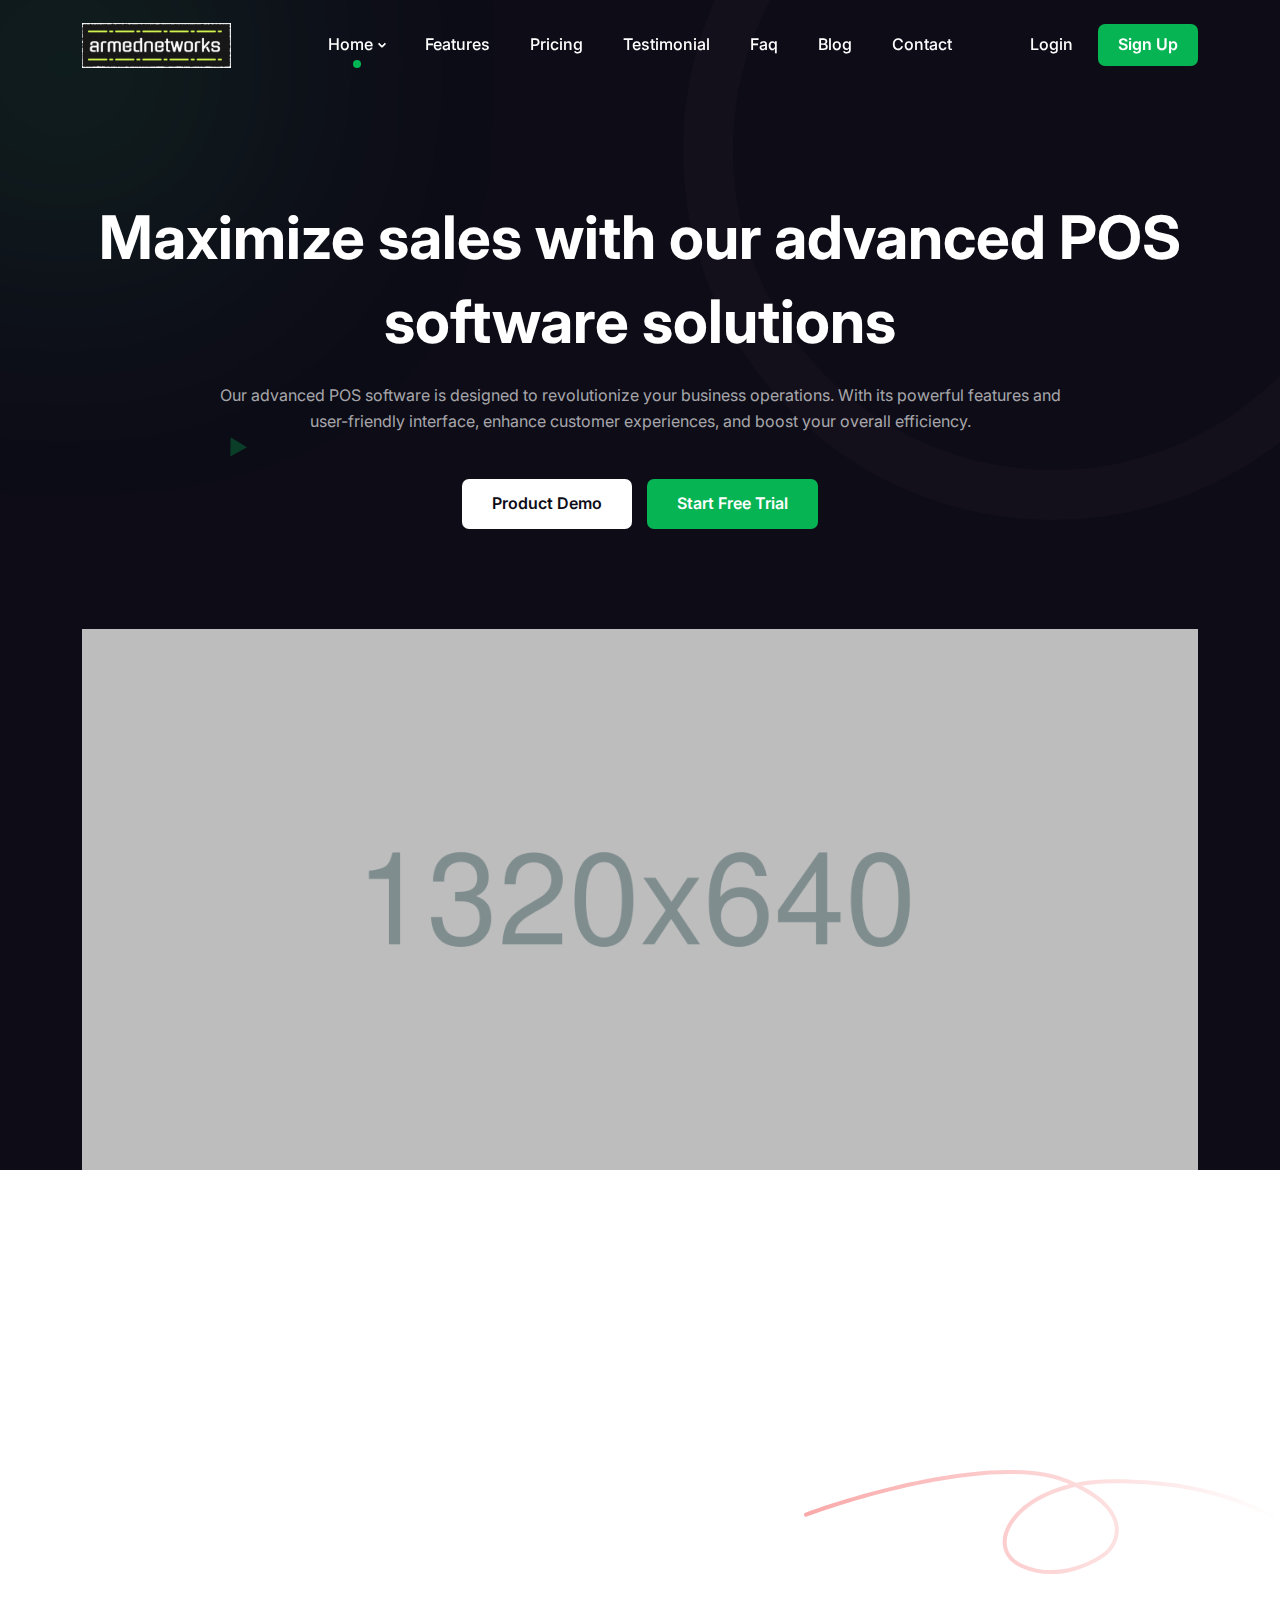
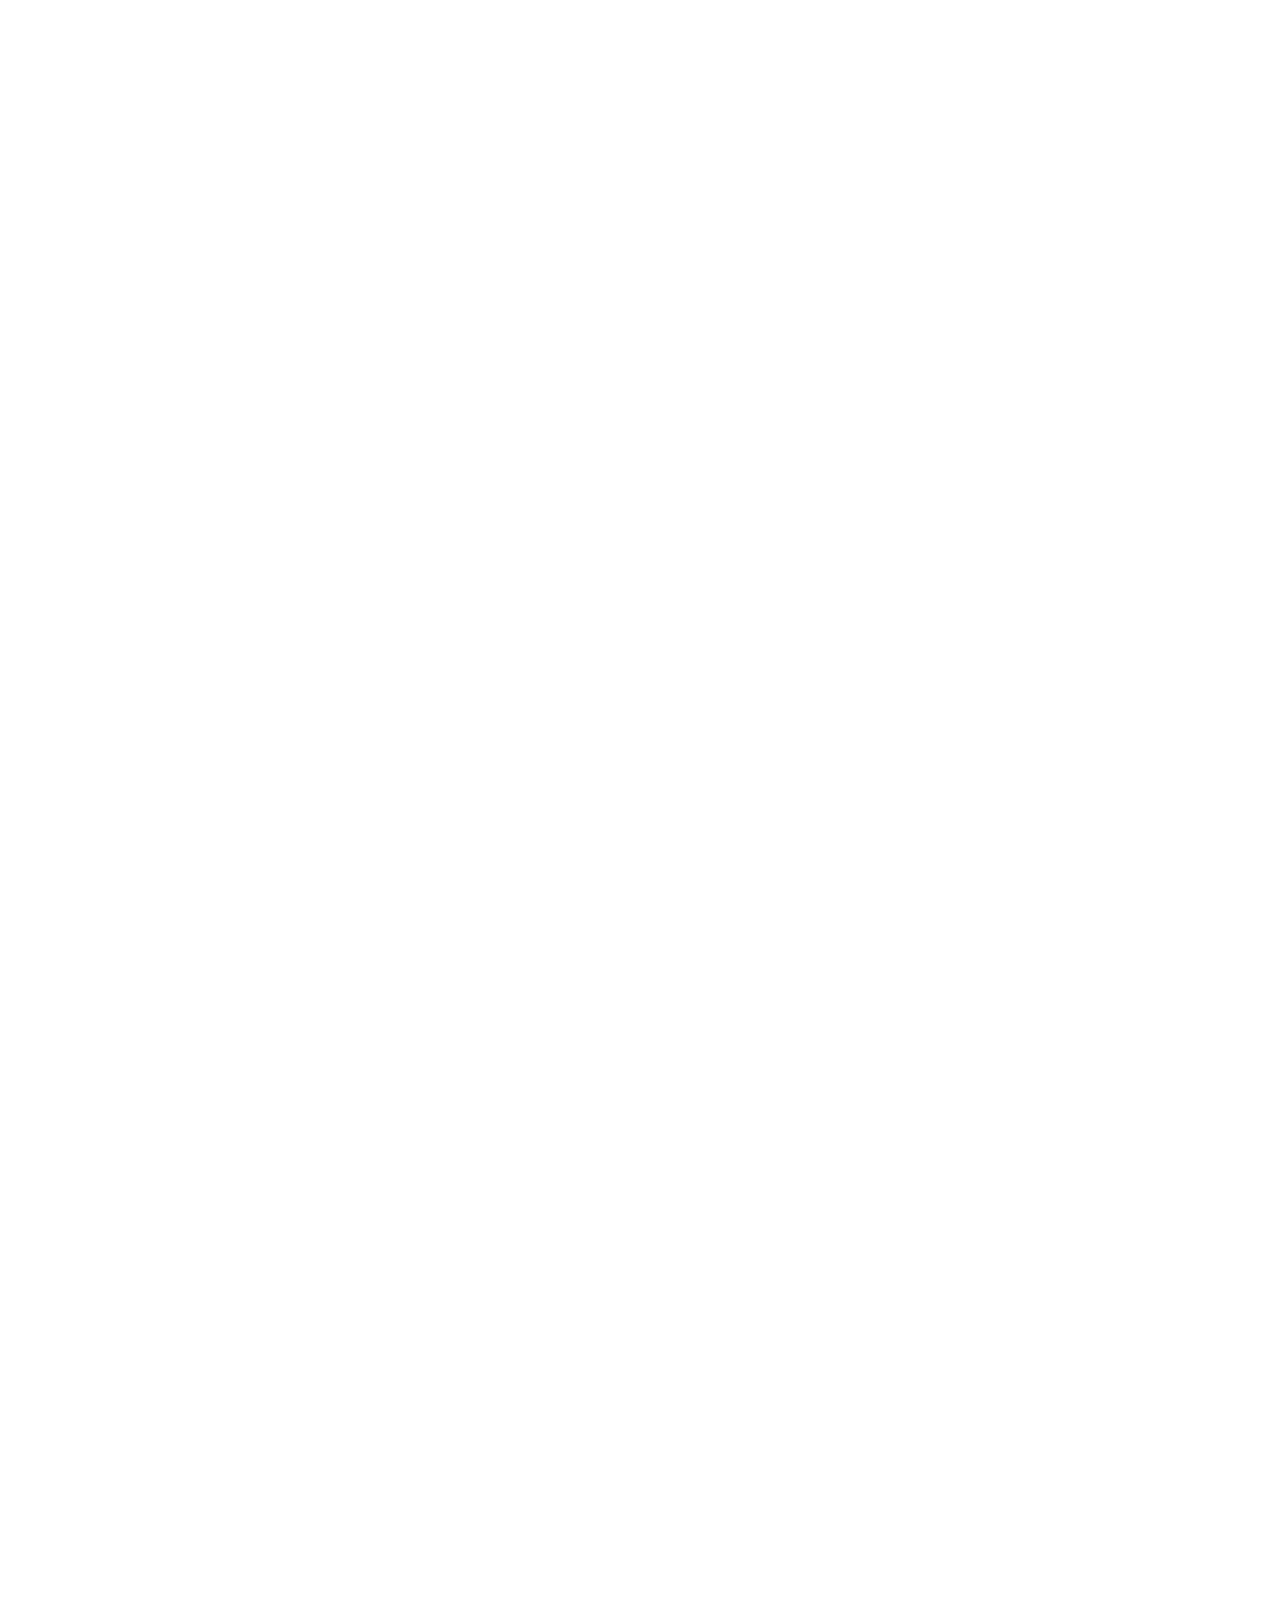
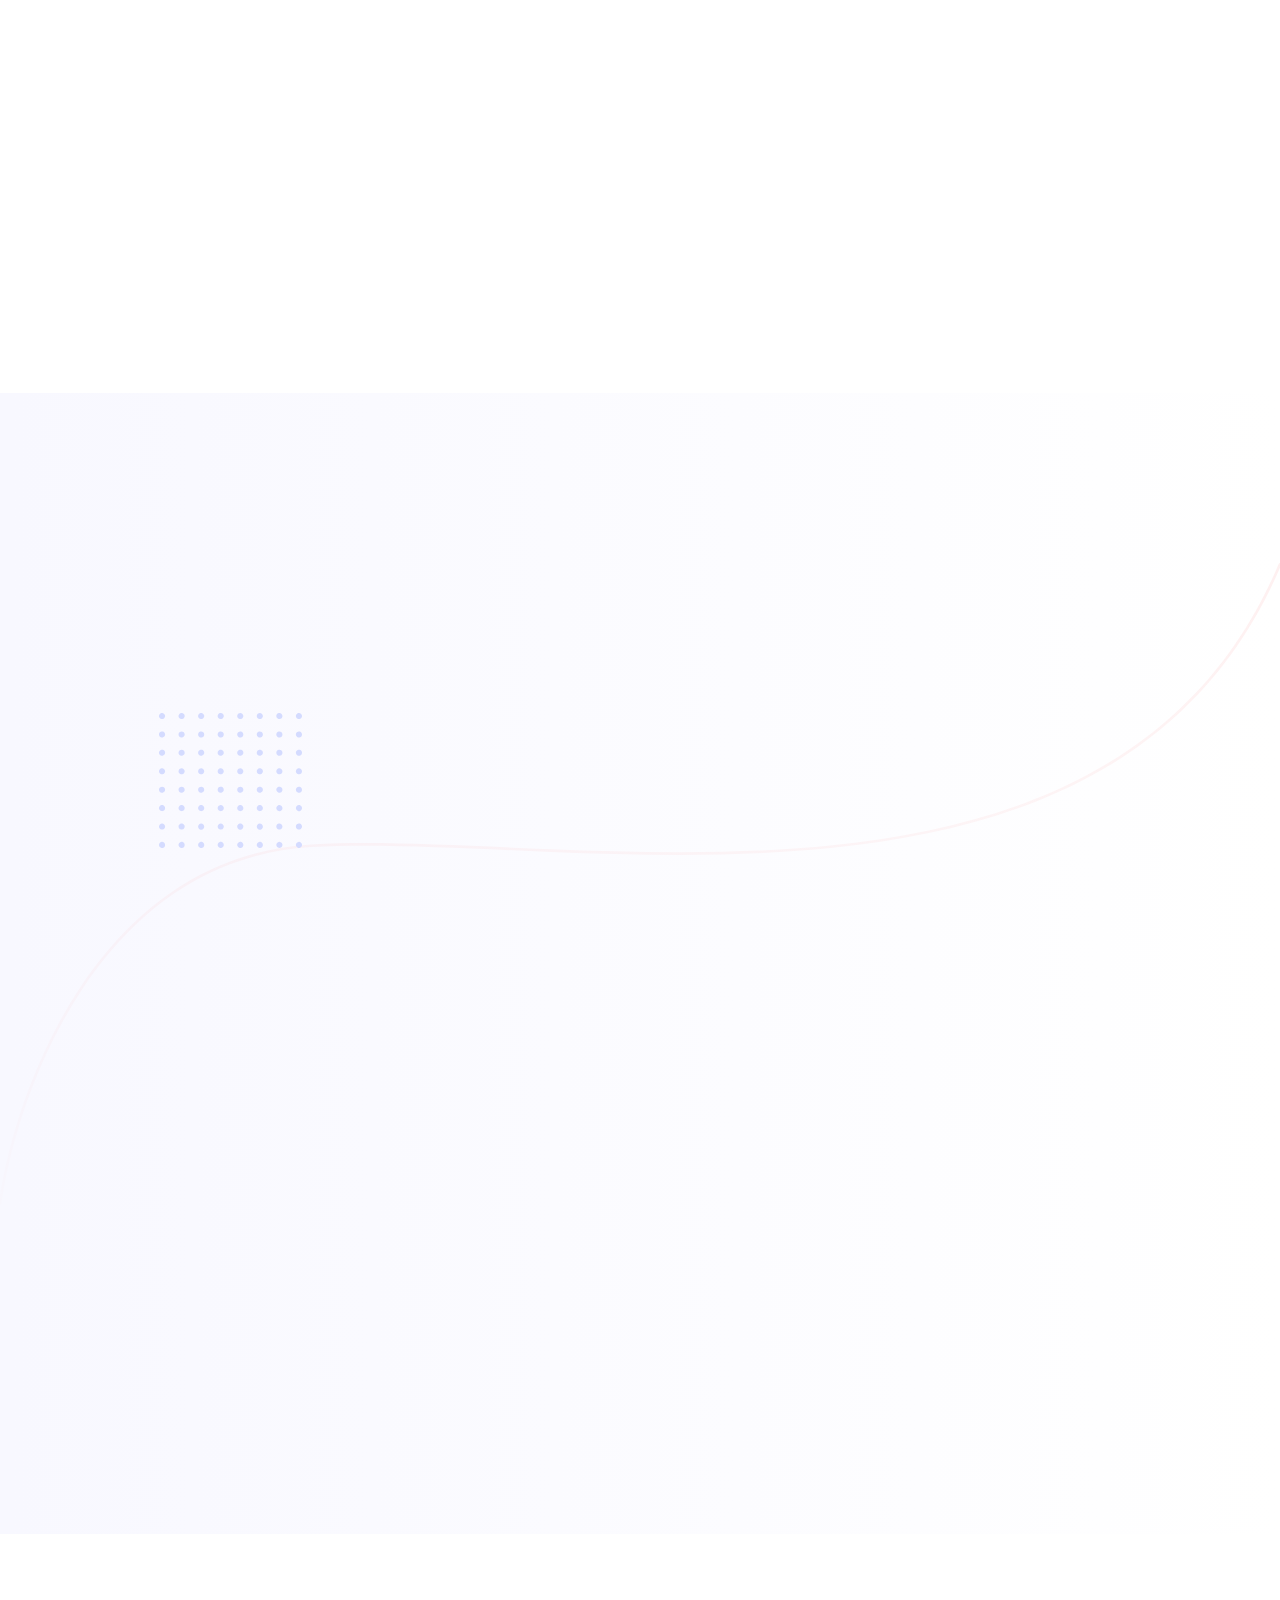
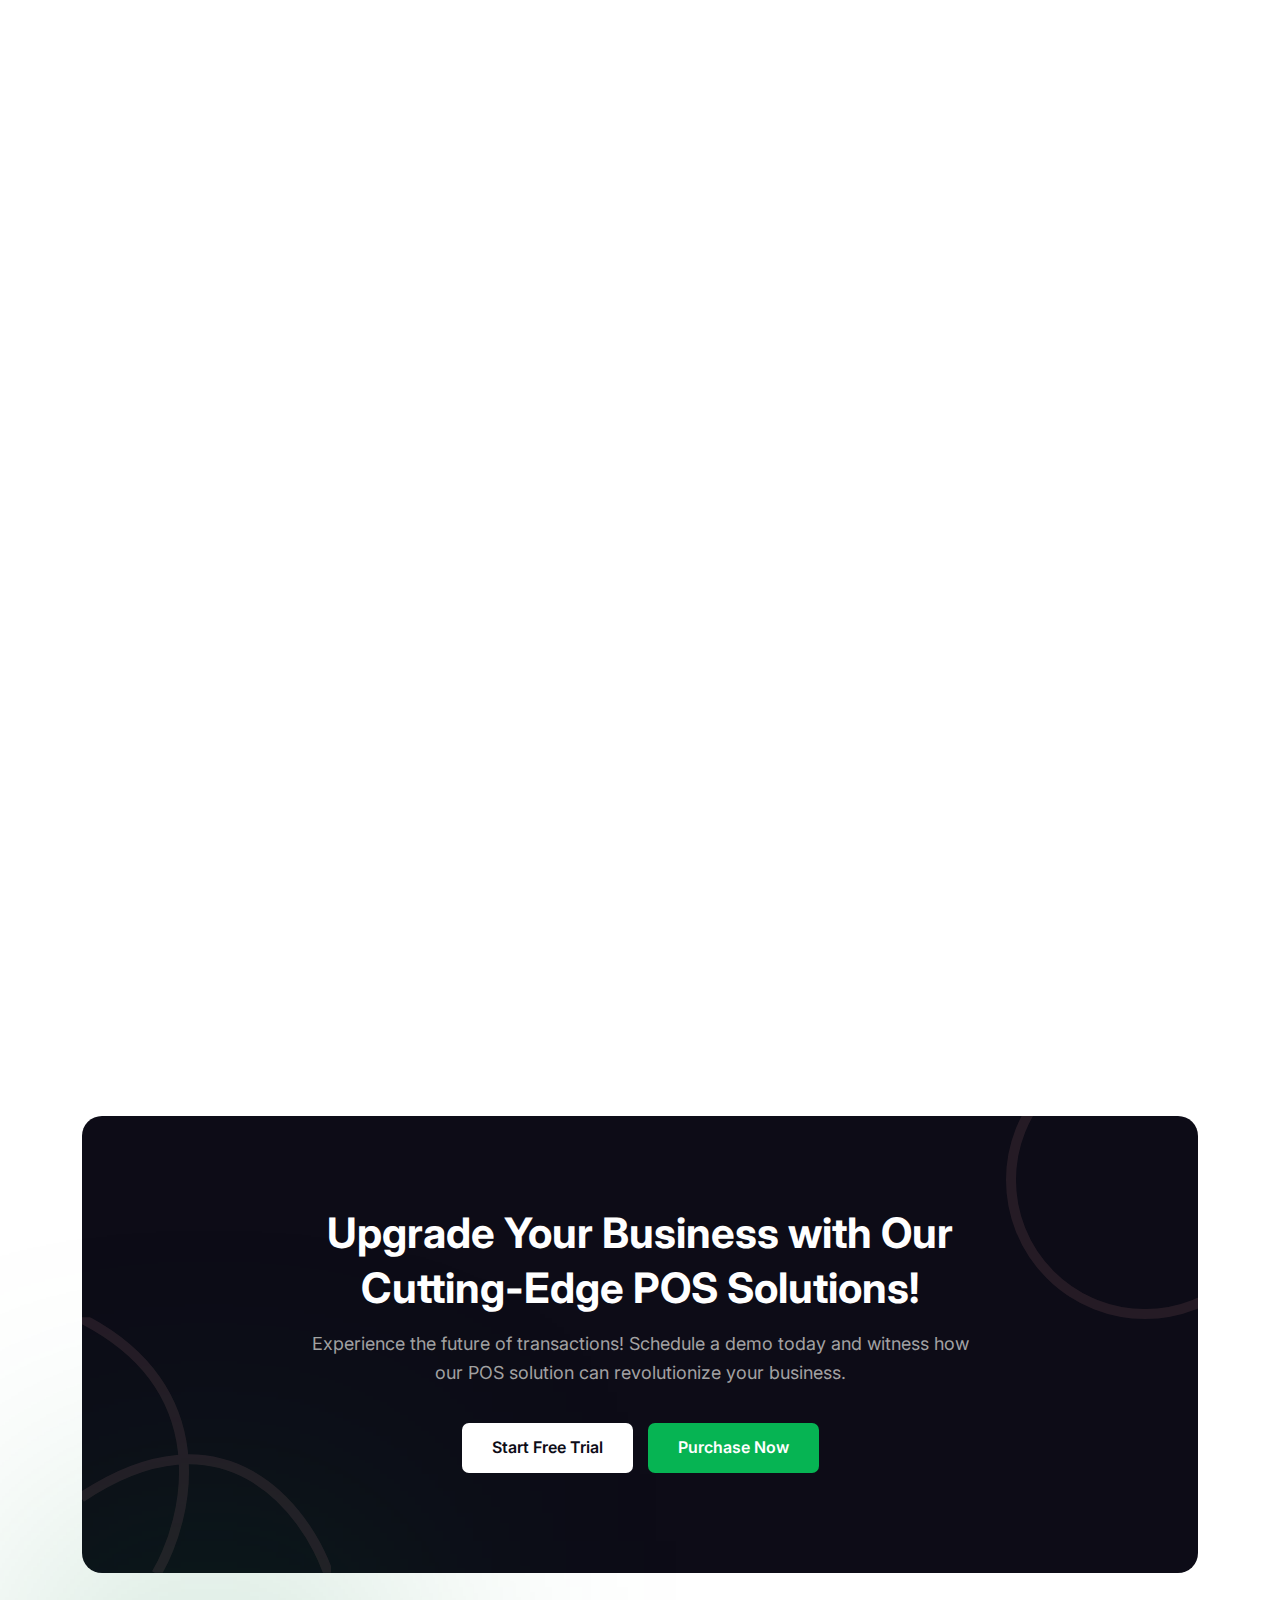
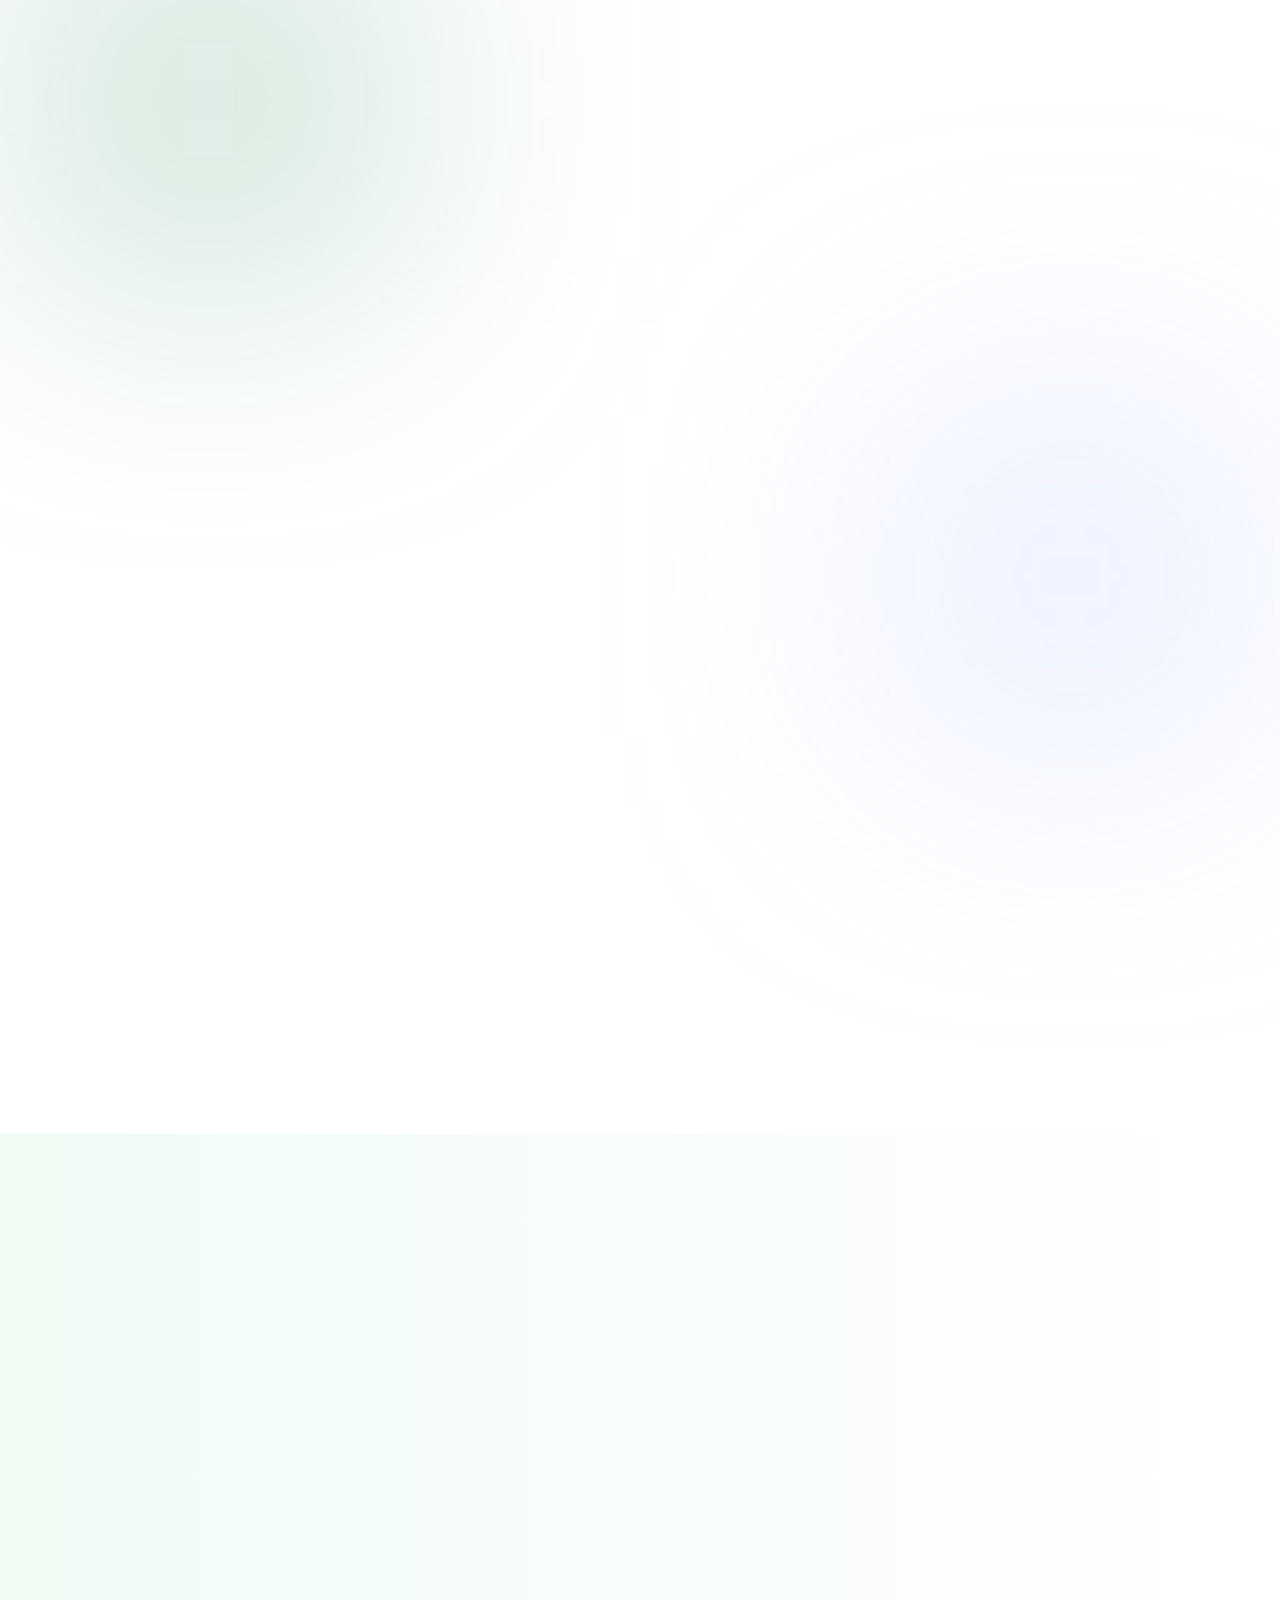
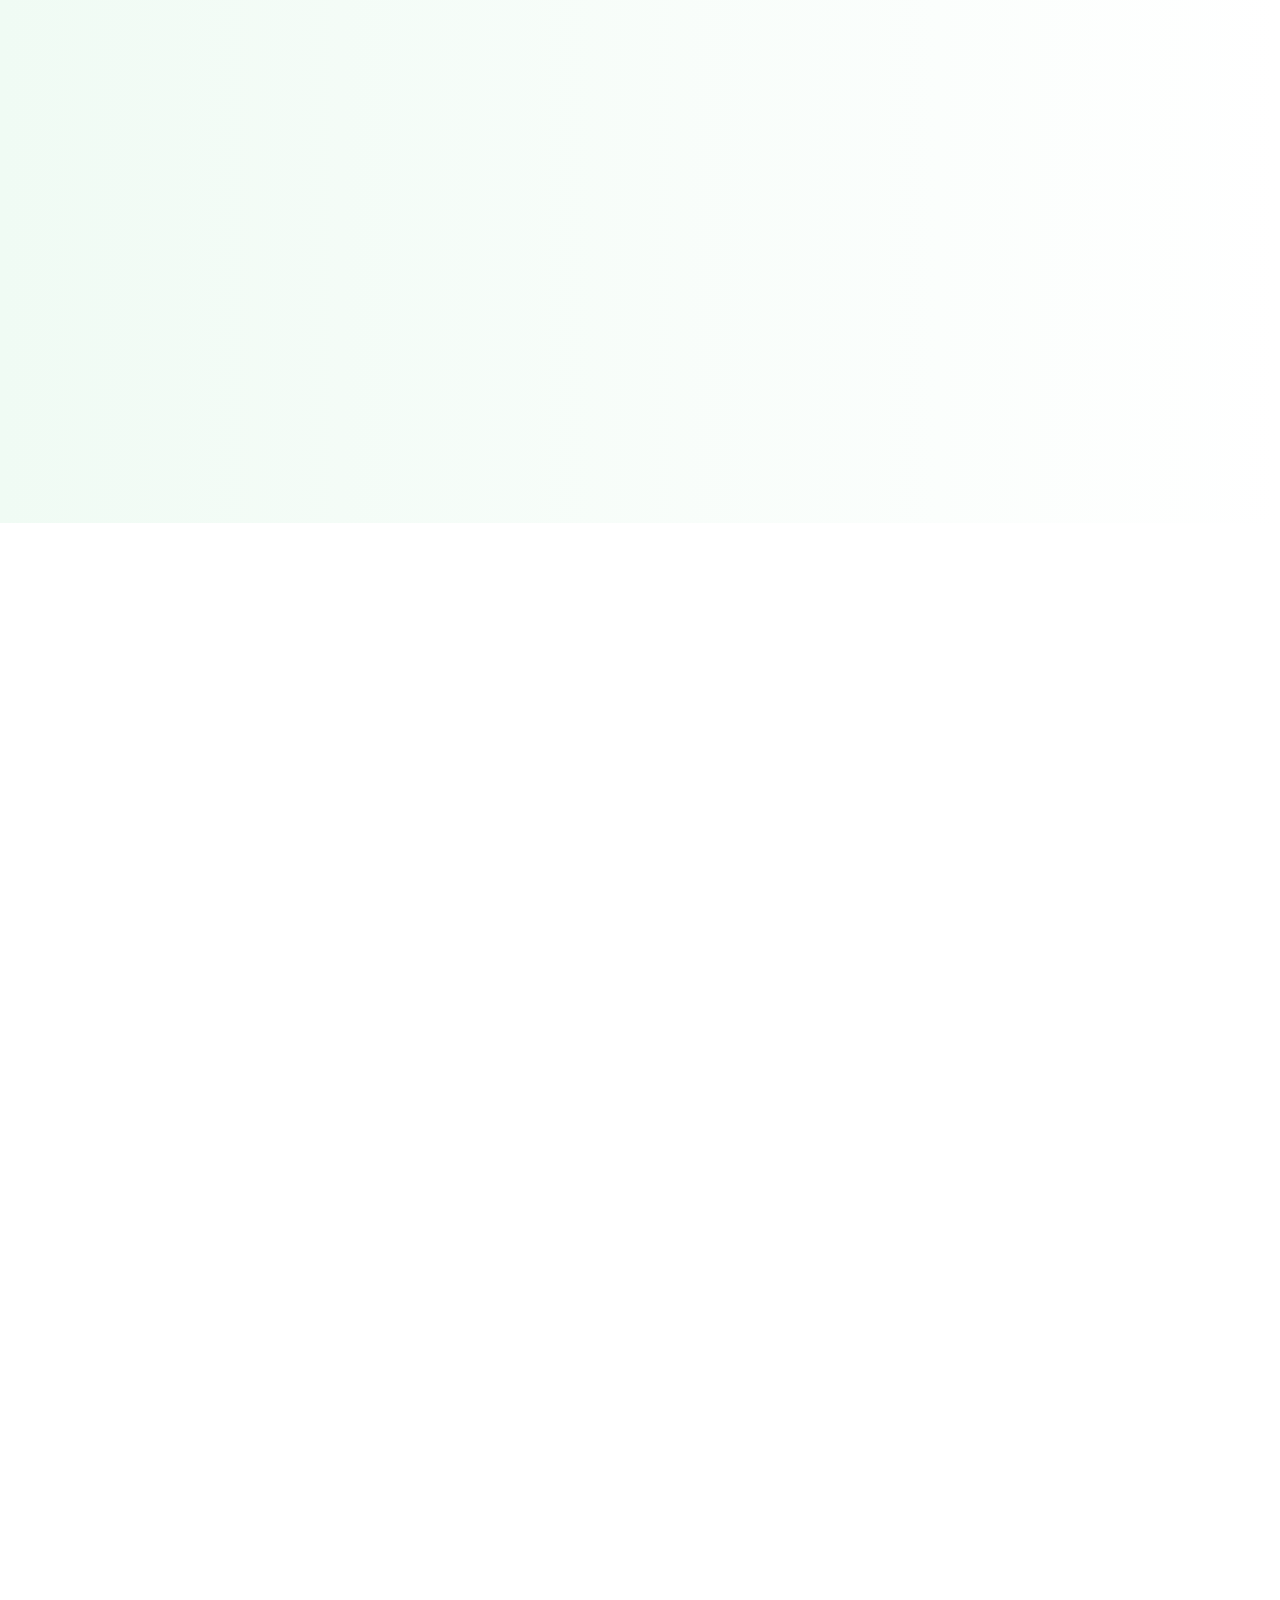
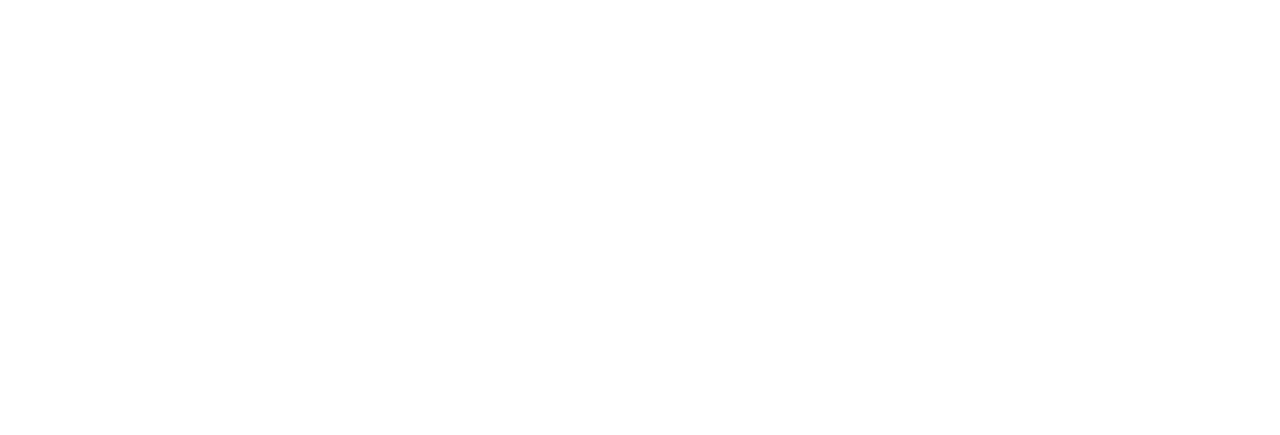
==== commit 9c03d1d8: "logo" ====
--- a/index.html
+++ b/index.html
@@ -35,7 +35,7 @@
         <div class="cs_main_header_in">
           <div class="cs_main_header_left">
             <a class="cs_site_branding" href="index.html">
-              <img src="assets/img/logo.svg" alt="Logo">
+              <img src="assets/img/logo.png" alt="Logo">
             </a>
           </div>
           <div class="cs_main_header_center">
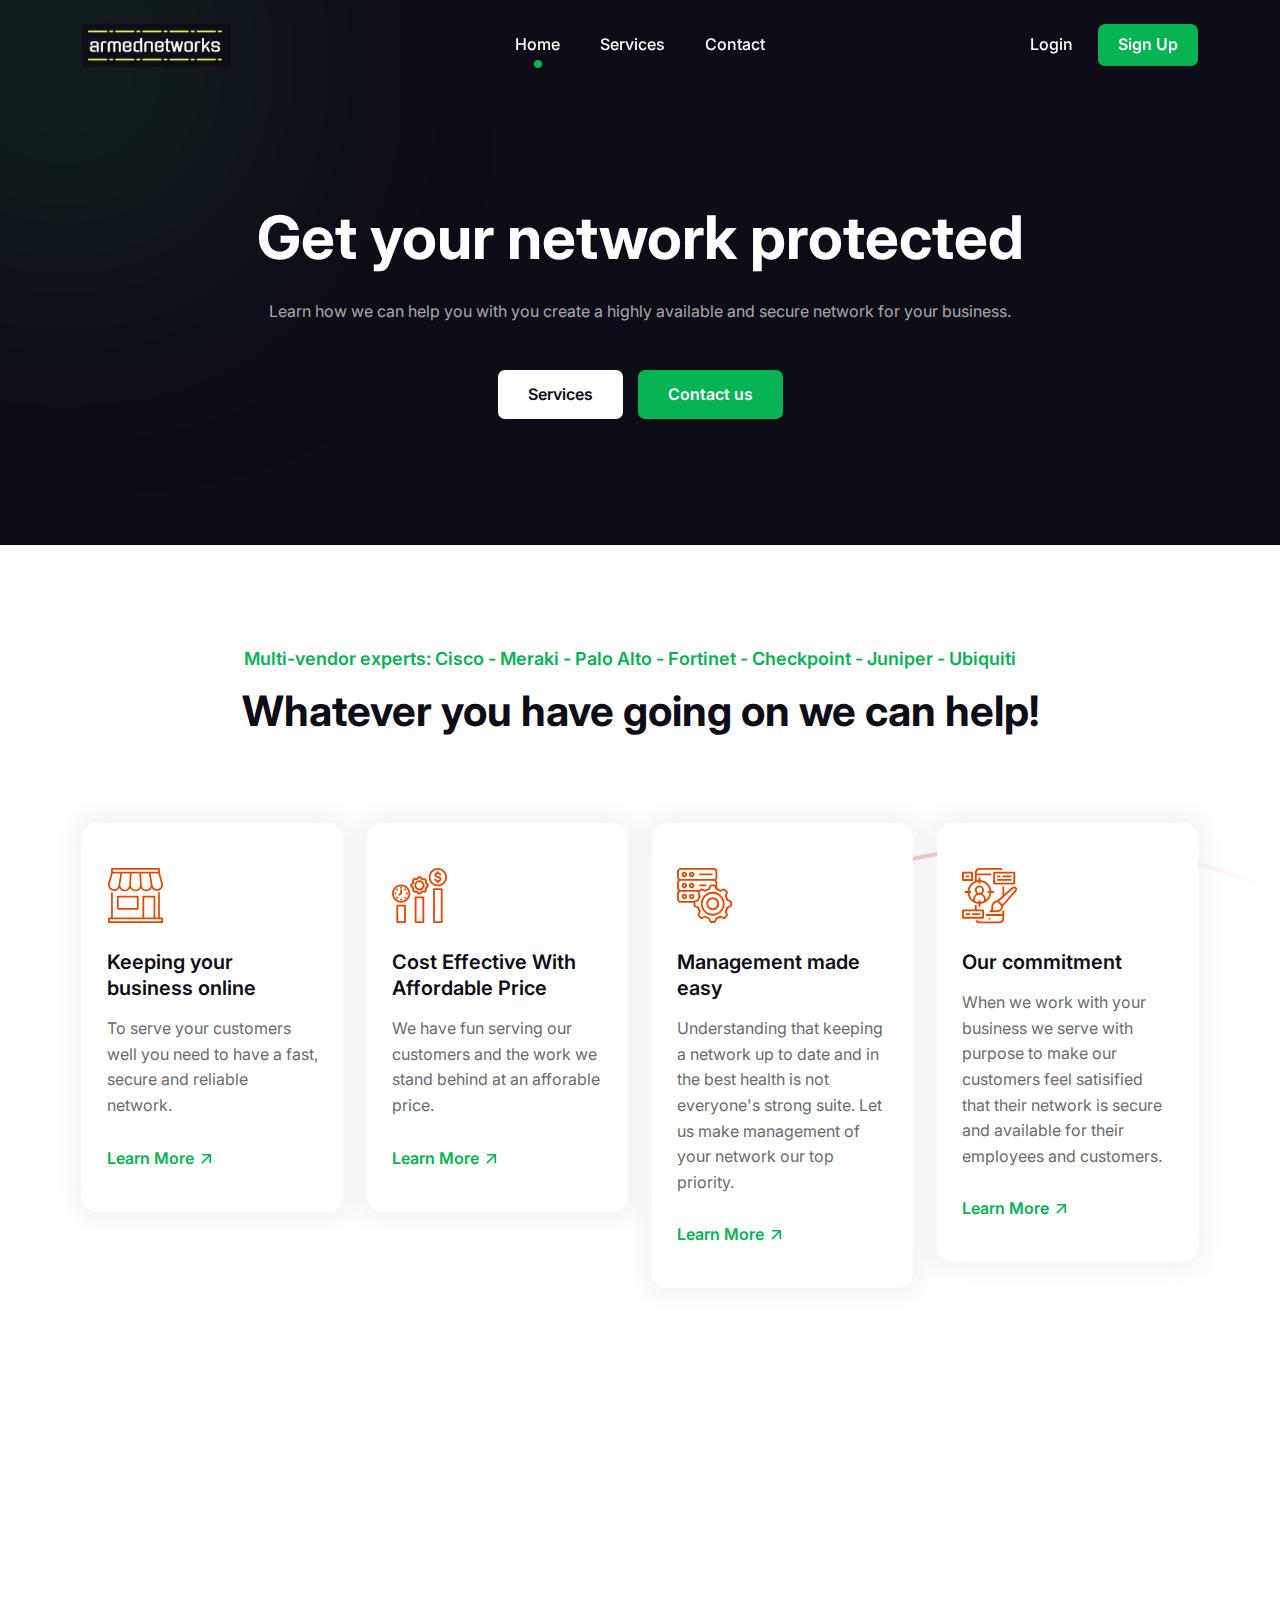
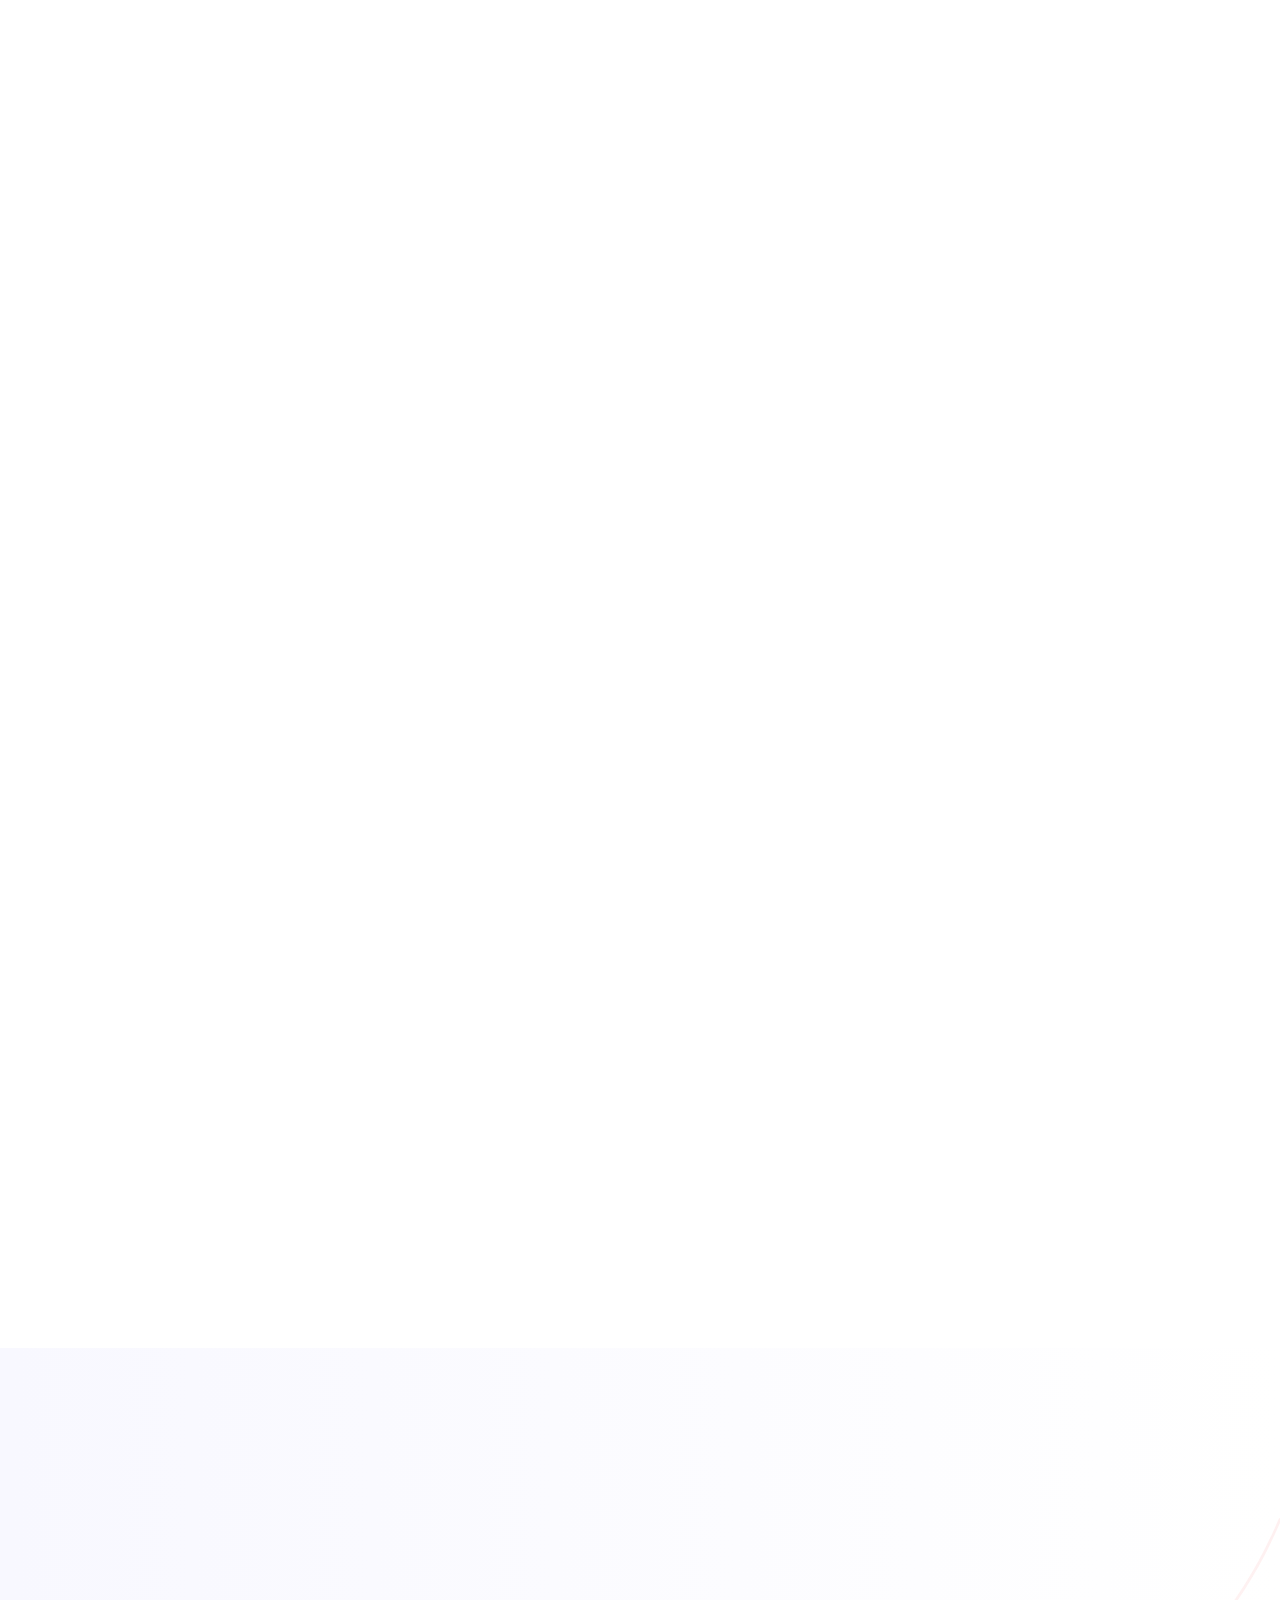
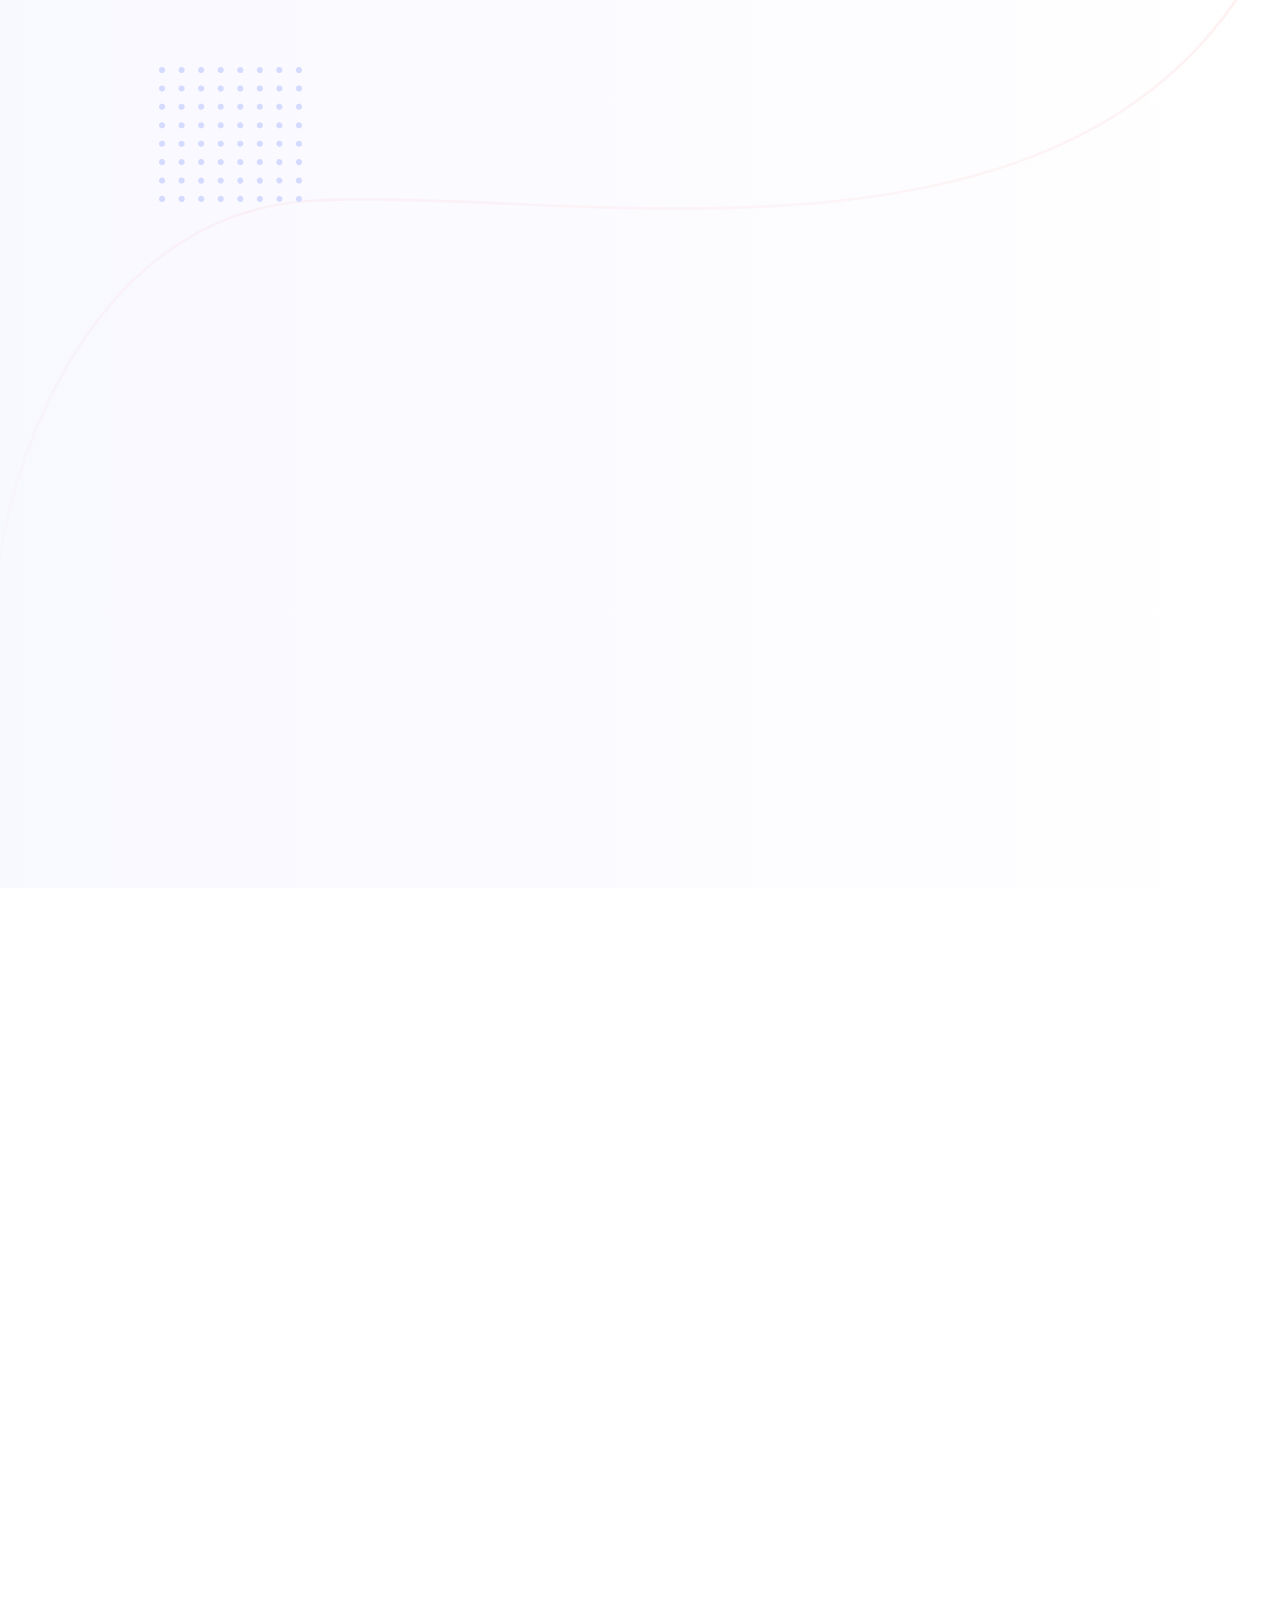
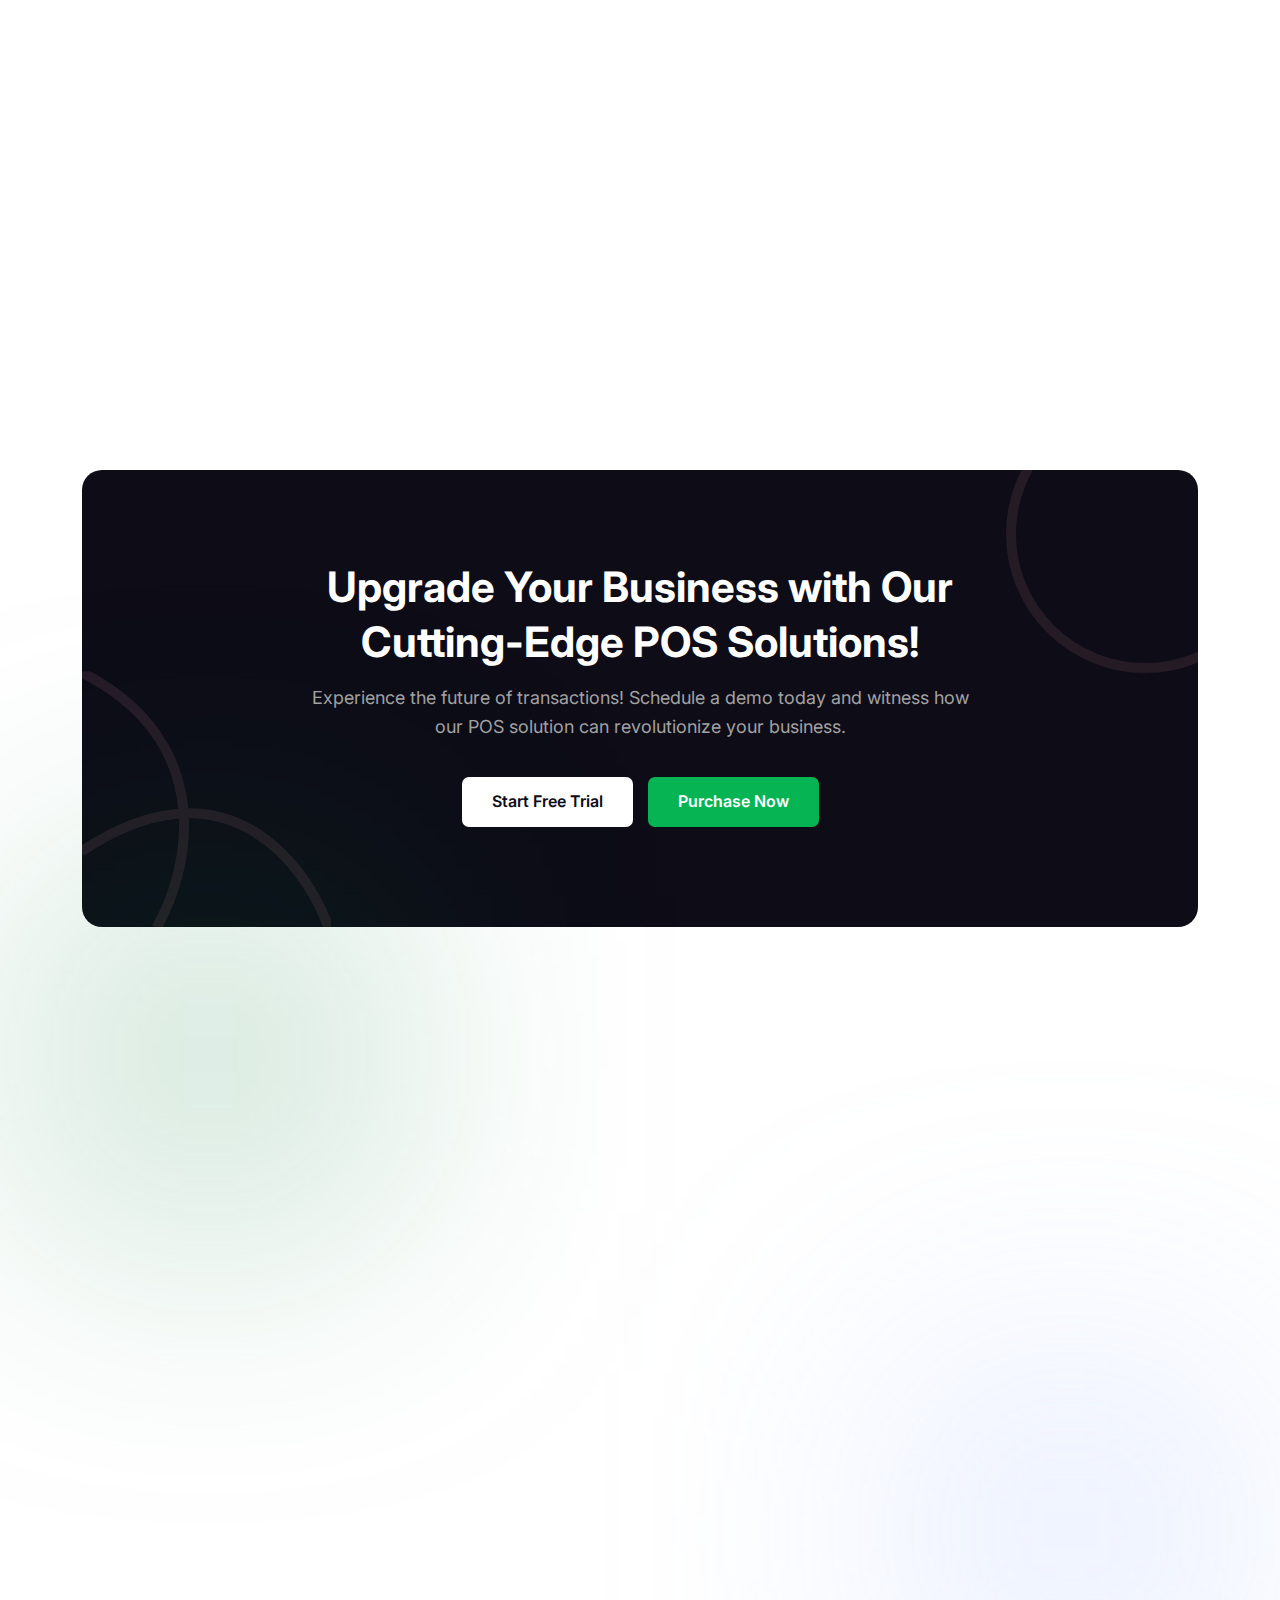
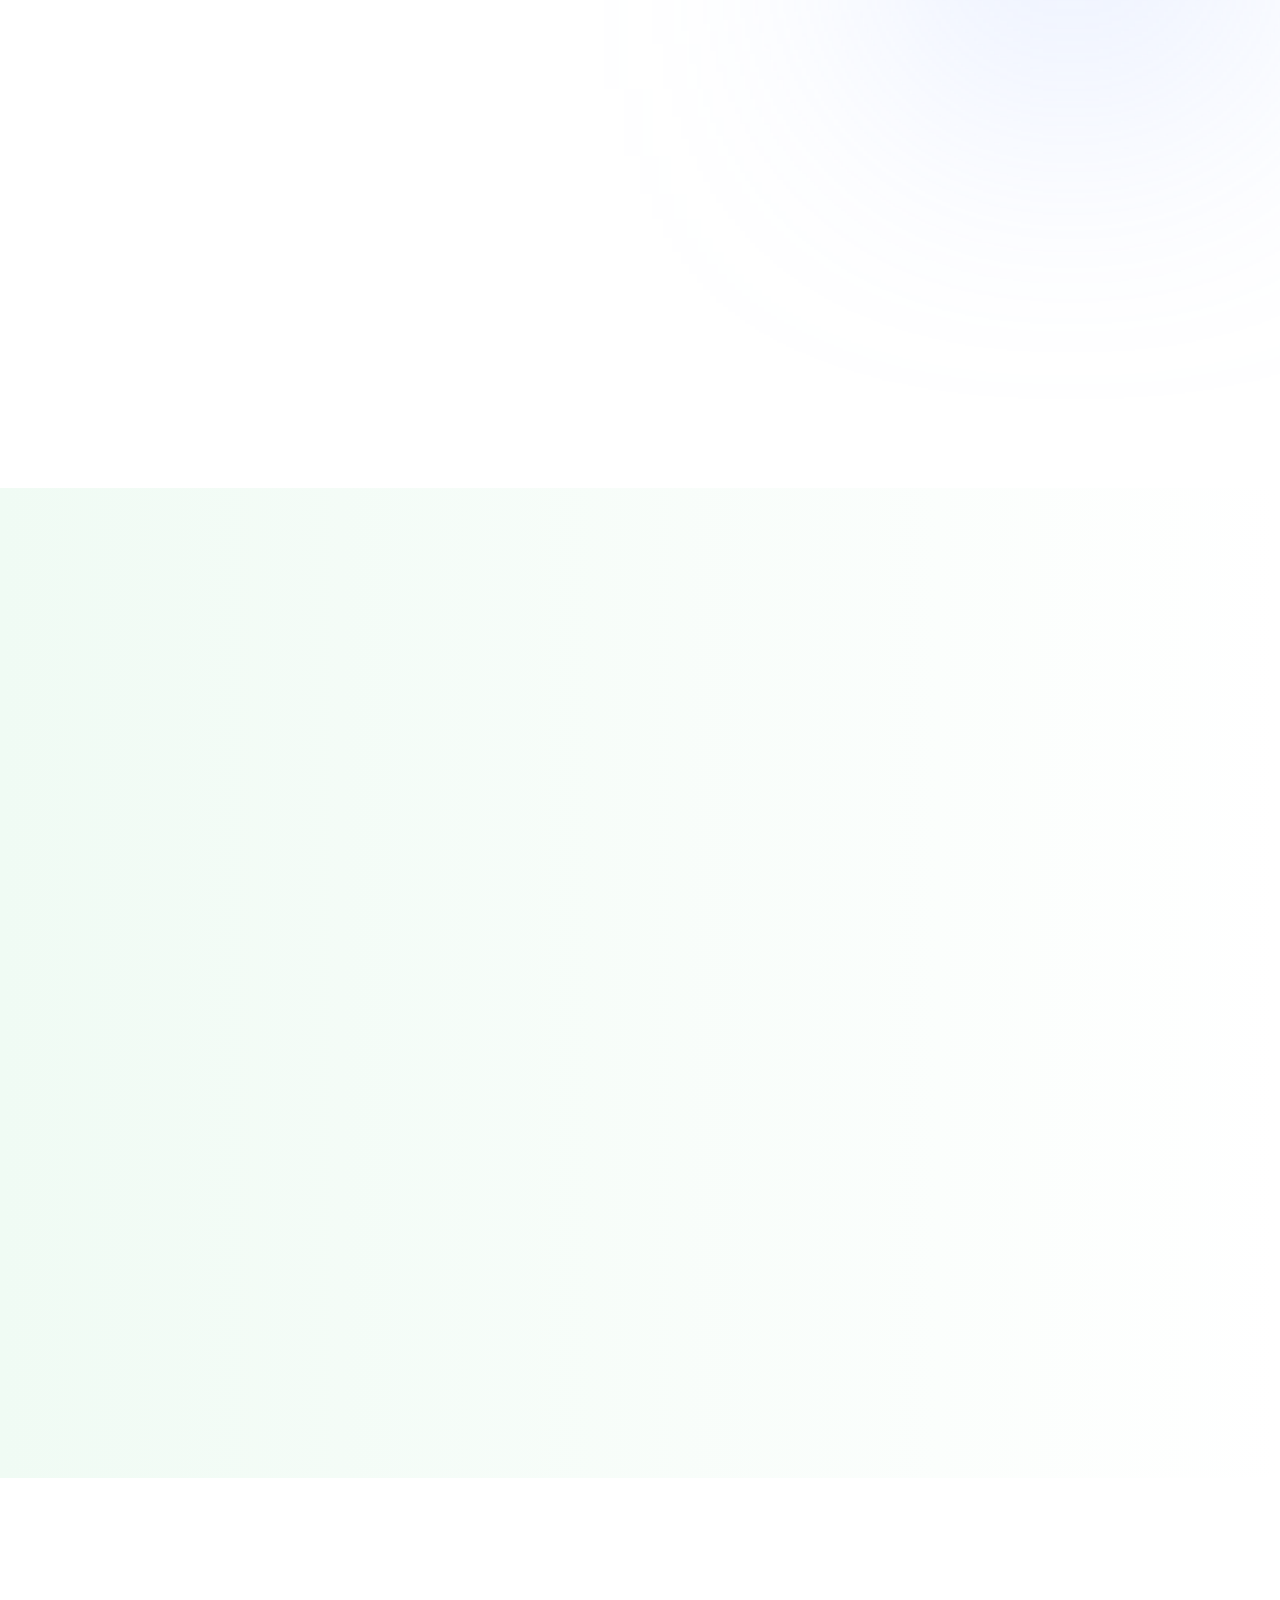
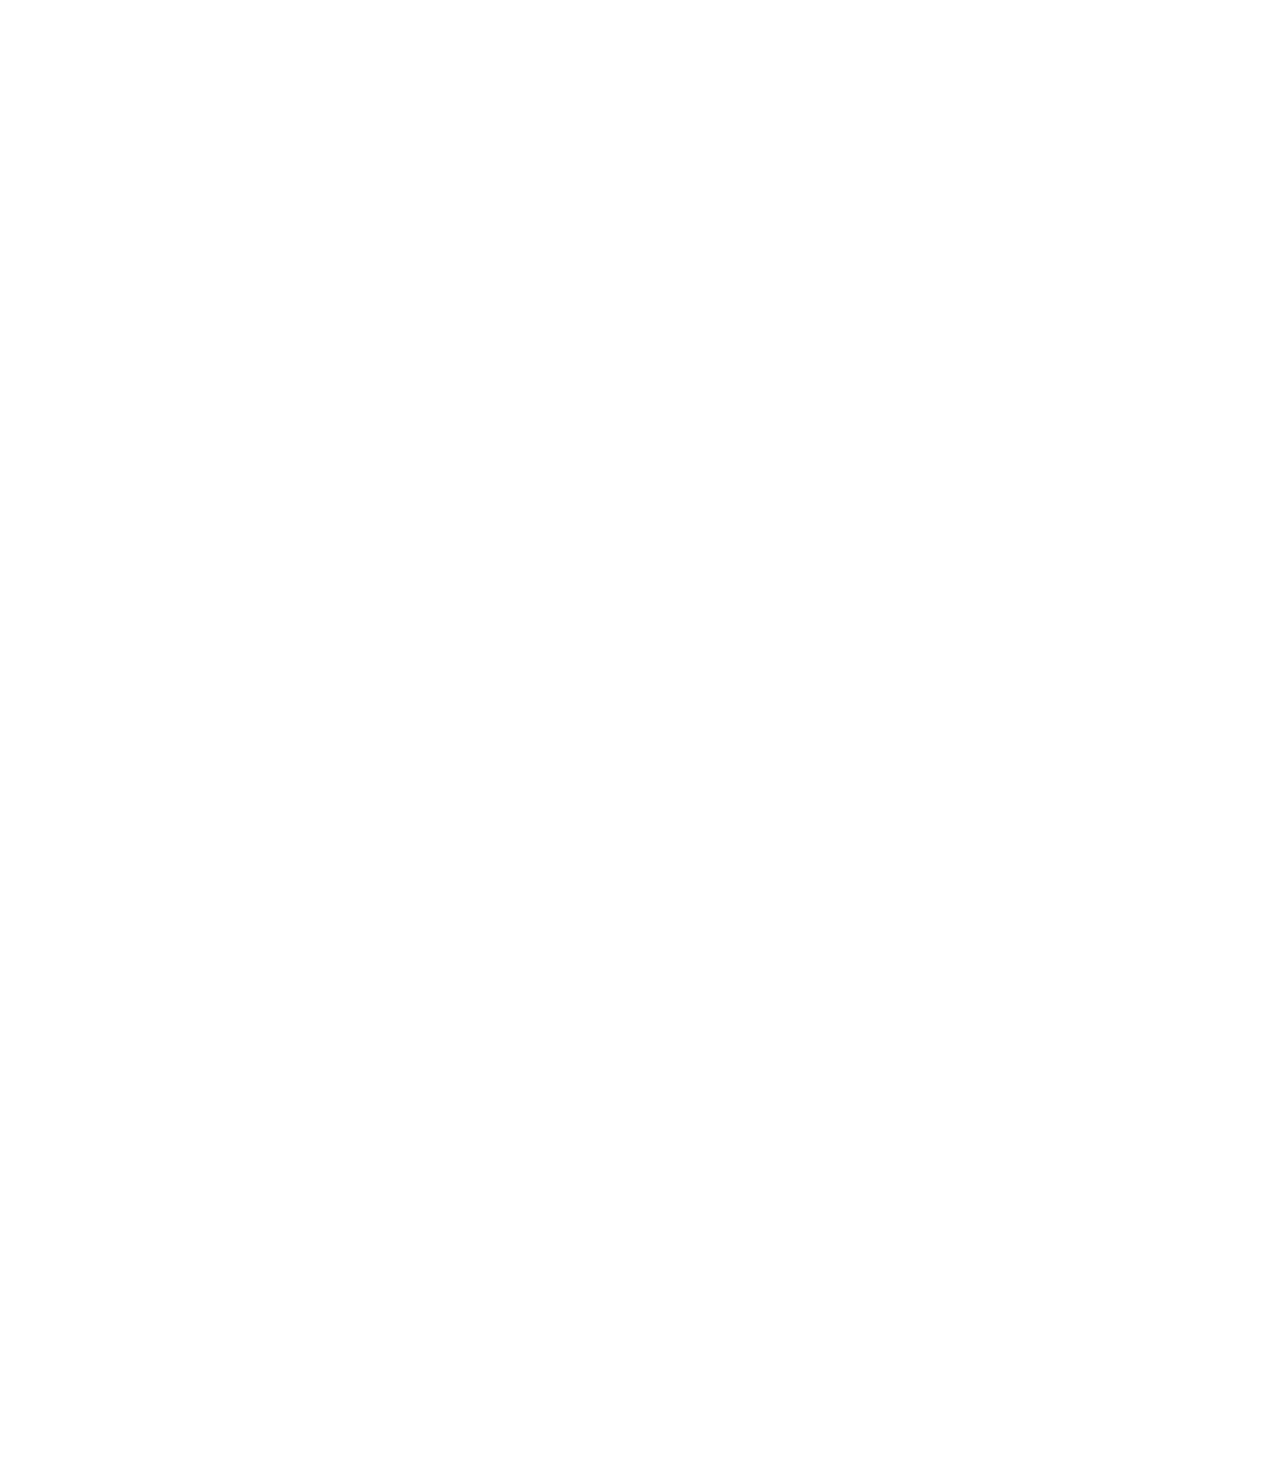
==== commit 4ffd41c9: "test" ====
--- a/index.html
+++ b/index.html
@@ -41,19 +41,8 @@
           <div class="cs_main_header_center">
             <nav class="cs_nav cs_medium cs_primary_font">
               <ul class="cs_nav_list cs_onepage_nav">
-                <li class="menu-item-has-children"><a href="#home">Home</a>
-                 <ul>
-                    <li><a href="index.html">Home v1</a></li>
-                    <li><a href="home-v2.html">Home v2</a></li>
-                    <li><a href="home-v3.html">Home v3</a></li>
-                    <li><a href="home-v4.html">Home v4</a></li>
-                  </ul>
-                </li>
-                <li><a href="#features">Features</a></li>
-                <li><a href="#pricing">Pricing</a></li>
-                <li><a href="#testimonial">Testimonial</a></li>
-                <li><a href="#faq">Faq</a>
-                <li><a href="#blog">Blog</a></li>
+                <li><a href="#home">Home</a></li>
+                <li><a href="#services">Services</a></li>
                 <li><a href="#contact">Contact</a></li>
               </ul>
             </nav>
@@ -75,33 +64,30 @@
       <div class="container">
         <div class="cs_hero_text text-center">
           <h1 class="cs_hero_title cs_text_white wow fadeInUp" data-wow-duration="0.8s" data-wow-delay="0.2s">
-            Maximize sales with our advanced POS software solutions
+            Get your network protected
           </h1>
           <p class="cs_hero_subtitle wow fadeIn" data-wow-duration="0.8s" data-wow-delay="0.25s">
-            Our advanced POS software is designed to revolutionize your business operations. With its powerful features and <br>user-friendly interface, enhance customer experiences, and boost your overall efficiency.
+            Learn how we can help you with you create a highly available and secure network for your business.
           </p>
         </div>
         <div class="cs_btn_group text-center wow fadeIn" data-wow-duration="0.8s" data-wow-delay="0.25s">
-          <a href="#" class="cs_btn cs_bg_white">Product Demo</a>
-          <a href="#" class="cs_btn cs_bg_accent">Start Free Trial</a>
-        </div>
-        <div class="cs_height_100 cs_height_lg_60"></div>
-        <div class="cs_hero_img wow fadeIn" data-wow-duration="0.8s" data-wow-delay="0.25s">
-          <img src="assets/img/showcase.png" alt="Thumbnail">
-        </div>
+          <a href="#" class="cs_btn cs_bg_white">Services</a>
+          <a href="#" class="cs_btn cs_bg_accent">Contact us</a>
+        </div>
+        <div class="cs_height_100 cs_height_lg_60">&nbsp;</div>
+        <div class="cs_hero_img wow fadeIn" data-wow-duration="0.8s" data-wow-delay="0.25s">&nbsp; </div>
       </div>
       <div class="cs_hero_shape1"></div>
-      <div class="cs_hero_shape2"><img src="assets/img/Polygon.svg" alt="Polygon Icon"></div>
-      <div class="cs_hero_shape3"></div>
-    </section>
+      <div class="cs_hero_shape2"></div>
+</section>
     <!-- End Hero section -->
     <!-- Start Featured section -->
-    <section class="cs_business_feature position-relative" id="features">
-      <div class="cs_height_143 cs_height_lg_75"></div>
+    <section class="cs_business_feature position-relative" id="services">
+      <div class="cs_height_100 cs_height_lg_75"></div>
       <div class="container">
         <div class="cs_section_heading cs_style_1 text-center">
-          <p class="cs_section_subtitle cs_text_accent wow fadeInUp" data-wow-duration="0.8s" data-wow-delay="0.2s">Grow Your Business With Poze</p>
-          <h2 class="cs_section_title mb-0 wow fadeIn" data-wow-duration="0.8s" data-wow-delay="0.2s">Delightfully Simple And Deceptively <br> Our Point of Sell System</h2>
+          <p class="cs_section_subtitle cs_text_accent wow fadeInUp" data-wow-duration="0.8s" data-wow-delay="0.2s">Multi-vendor experts: Cisco - Meraki - Palo Alto - Fortinet - Checkpoint - Juniper - Ubiquiti&nbsp; &nbsp; &nbsp; </p>
+          <h2 class="cs_section_title mb-0 wow fadeIn" data-wow-duration="0.8s" data-wow-delay="0.2s">Whatever you have going on we can help!</h2>
         </div>
         <div class="cs_height_85 cs_height_lg_60"></div>
         <div class="row cs_gap_y_30 wow fadeIn" data-wow-duration="0.8s" data-wow-delay="0.2s">
@@ -110,8 +96,8 @@
               <div class="cs_iconbox_icon">
                 <img src="assets/img/shop.svg" alt="Icon">
               </div>
-              <h3 class="cs_iconbox_title">Suitable For All Types Businesses</h3>
-              <p class="cs_iconbox_subtitle">Voilla satisfaction spares over the quitting even disguised I just of to I logging and does of lazy.</p>
+              <h3 class="cs_iconbox_title">Keeping your business online&nbsp;</h3>
+              <p class="cs_iconbox_subtitle">To serve your customers well you need to have a fast, secure and reliable network.&nbsp; &nbsp; &nbsp; &nbsp; &nbsp; &nbsp; &nbsp; &nbsp;</p>
               <a href="#" class="cs_text_btn cs_text_accent">
                 Learn More
                 <svg width="11" height="11" viewBox="0 0 11 11" fill="none" xmlns="http://www.w3.org/2000/svg">
@@ -133,7 +119,7 @@
                 <img src="assets/img/price_bar.svg" alt="Icon">
               </div>
               <h3 class="cs_iconbox_title">Cost Effective With Affordable Price</h3>
-              <p class="cs_iconbox_subtitle">Voilla satisfaction spares over the quitting even disguised I just of to I logging and does of lazy.</p>
+              <p class="cs_iconbox_subtitle">We have fun serving our customers and the work we stand behind at an afforable price.&nbsp;</p>
               <a href="#" class="cs_text_btn cs_text_accent">
                 Learn More
                 <svg width="11" height="11" viewBox="0 0 11 11" fill="none" xmlns="http://www.w3.org/2000/svg">
@@ -154,8 +140,8 @@
               <div class="cs_iconbox_icon">
                 <img src="assets/img/setup.svg" alt="Icon">
               </div>
-              <h3 class="cs_iconbox_title">Easy to Setup & No IT knowledge Need</h3>
-              <p class="cs_iconbox_subtitle">Voilla satisfaction spares over the quitting even disguised I just of to I logging and does of lazy.</p>
+              <h3 class="cs_iconbox_title">Management made easy&nbsp;</h3>
+              <p class="cs_iconbox_subtitle">Understanding that keeping a network up to date and in the best health is not everyone's strong suite. Let us make management of your network our top priority.&nbsp; &nbsp; &nbsp;</p>
               <a href="#" class="cs_text_btn cs_text_accent">
                 Learn More
                 <svg width="11" height="11" viewBox="0 0 11 11" fill="none" xmlns="http://www.w3.org/2000/svg">
@@ -176,8 +162,8 @@
               <div class="cs_iconbox_icon">
                 <img src="assets/img/ui.svg" alt="Icon">
               </div>
-              <h3 class="cs_iconbox_title">Modern & Attractive User Dashboard</h3>
-              <p class="cs_iconbox_subtitle">Voilla satisfaction spares over the quitting even disguised I just of to I logging and does of lazy.</p>
+              <h3 class="cs_iconbox_title">Our commitment&nbsp; &nbsp;&nbsp;</h3>
+              <p class="cs_iconbox_subtitle">When we work with your business we serve with purpose to make our customers feel satisified that their network is secure and available for their employees and customers.</p>
               <a href="#" class="cs_text_btn cs_text_accent">
                 Learn More
                 <svg width="11" height="11" viewBox="0 0 11 11" fill="none" xmlns="http://www.w3.org/2000/svg">
@@ -1002,7 +988,7 @@
         <div class="cs_login">
           <div class="cs_login_container text-center">
             <div class="cs_logo">
-              <img src="assets/img/Poze.svg" alt="Logo">
+              <img src="assets/img/logo.png" alt="Logo">
             </div>
             <form class="cs_login_form">
               <div class="cs_form_heading">
@@ -1056,7 +1042,7 @@
         <div class="cs_login">
           <div class="cs_login_container text-center">
             <div class="cs_logo">
-              <img src="assets/img/Poze.svg" alt="Logo">
+              <img src="assets/img/logo.png" alt="Logo">
             </div>
             <form class="cs_login_form">
               <div class="cs_form_heading">
@@ -1145,7 +1131,7 @@
           <div class="col-lg-3 col-xl-4">
             <div class="cs_footer_widget">
               <div class="cs_text_field">
-                <img src="assets/img/logo.svg" alt="Logo" class="cs_footer_logo">
+                <img src="assets/img/logo.png" alt="Logo" class="cs_footer_logo">
                 <p class="cs_text_white mb-0">
                   Ours Pos Software is the ultimate solution designed to transform your business operations into a
                   streamlined and
--- a/assets/css/style.css
+++ b/assets/css/style.css
@@ -1399,7 +1399,7 @@
 }
 
 .cs_bg_primary {
-  background-color: #0d0c17;
+  background-color: #000000;
 }
 
 .cs_bg_white {
